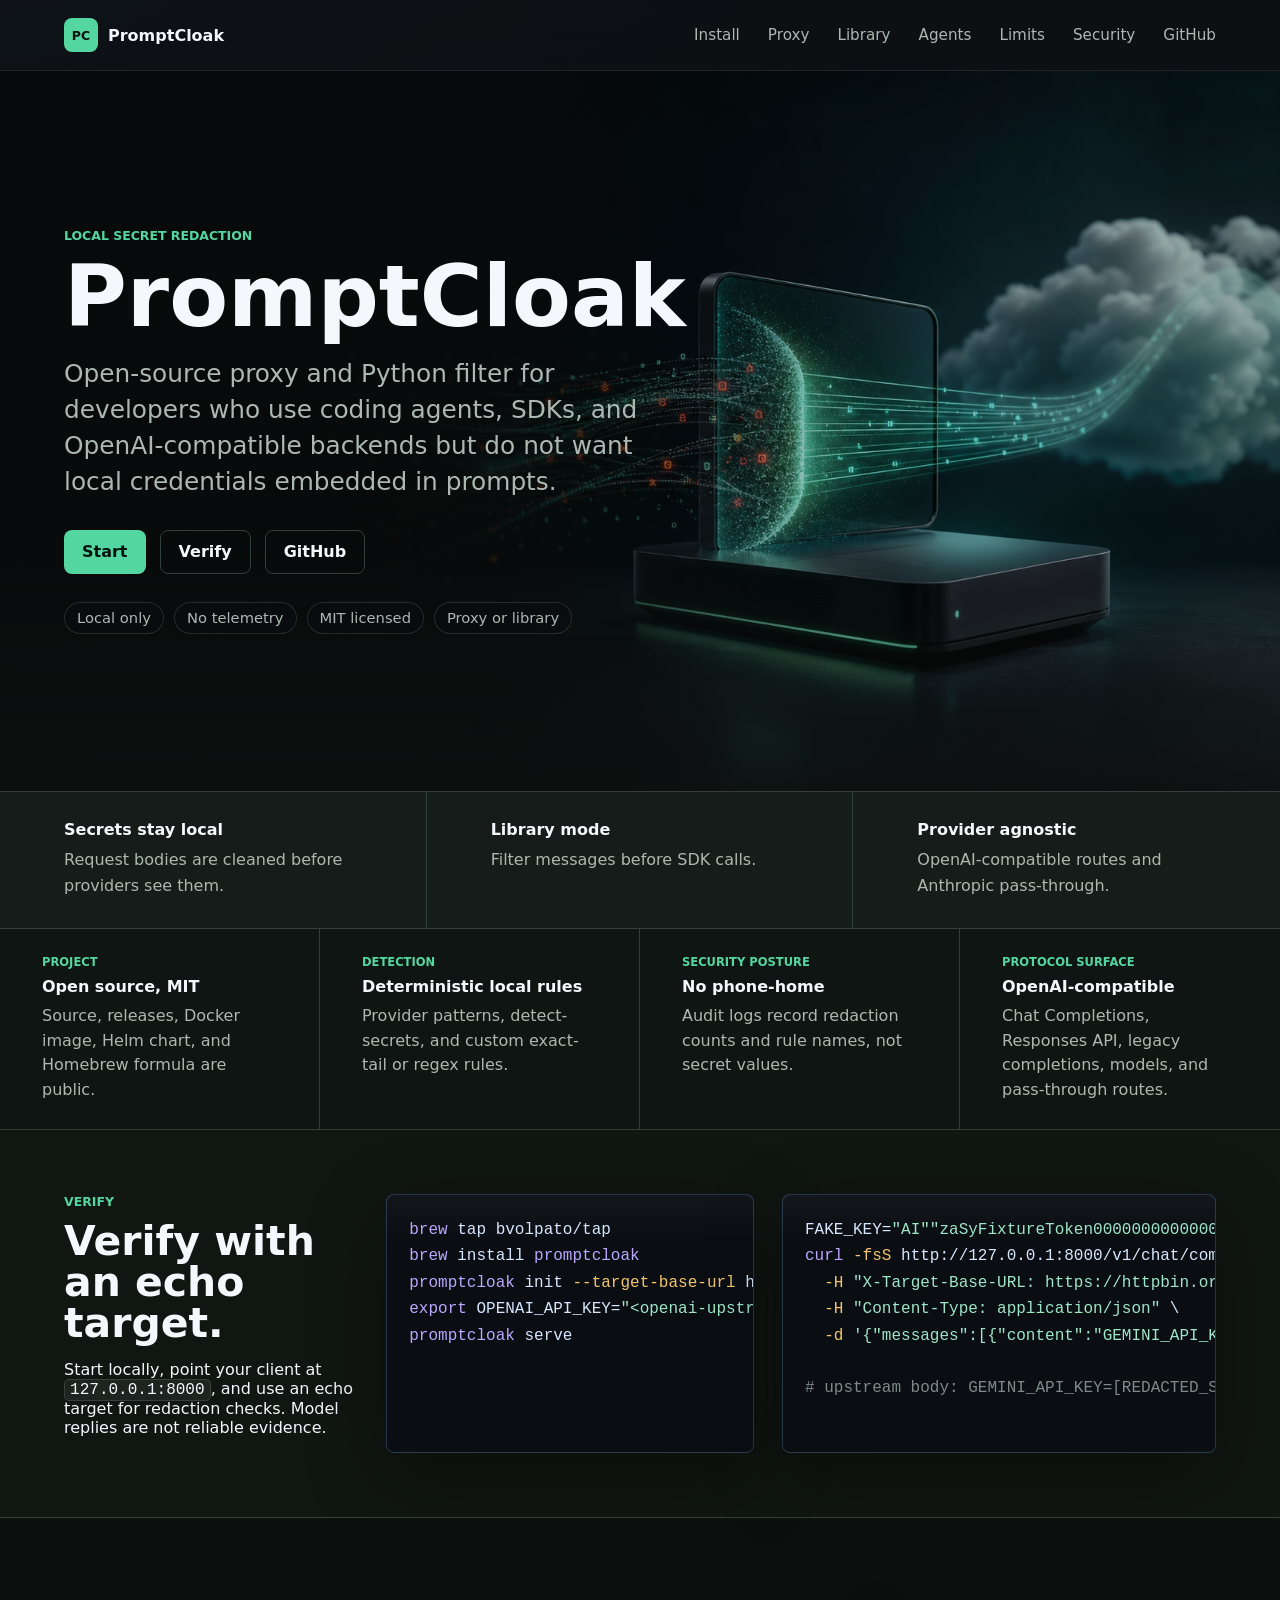
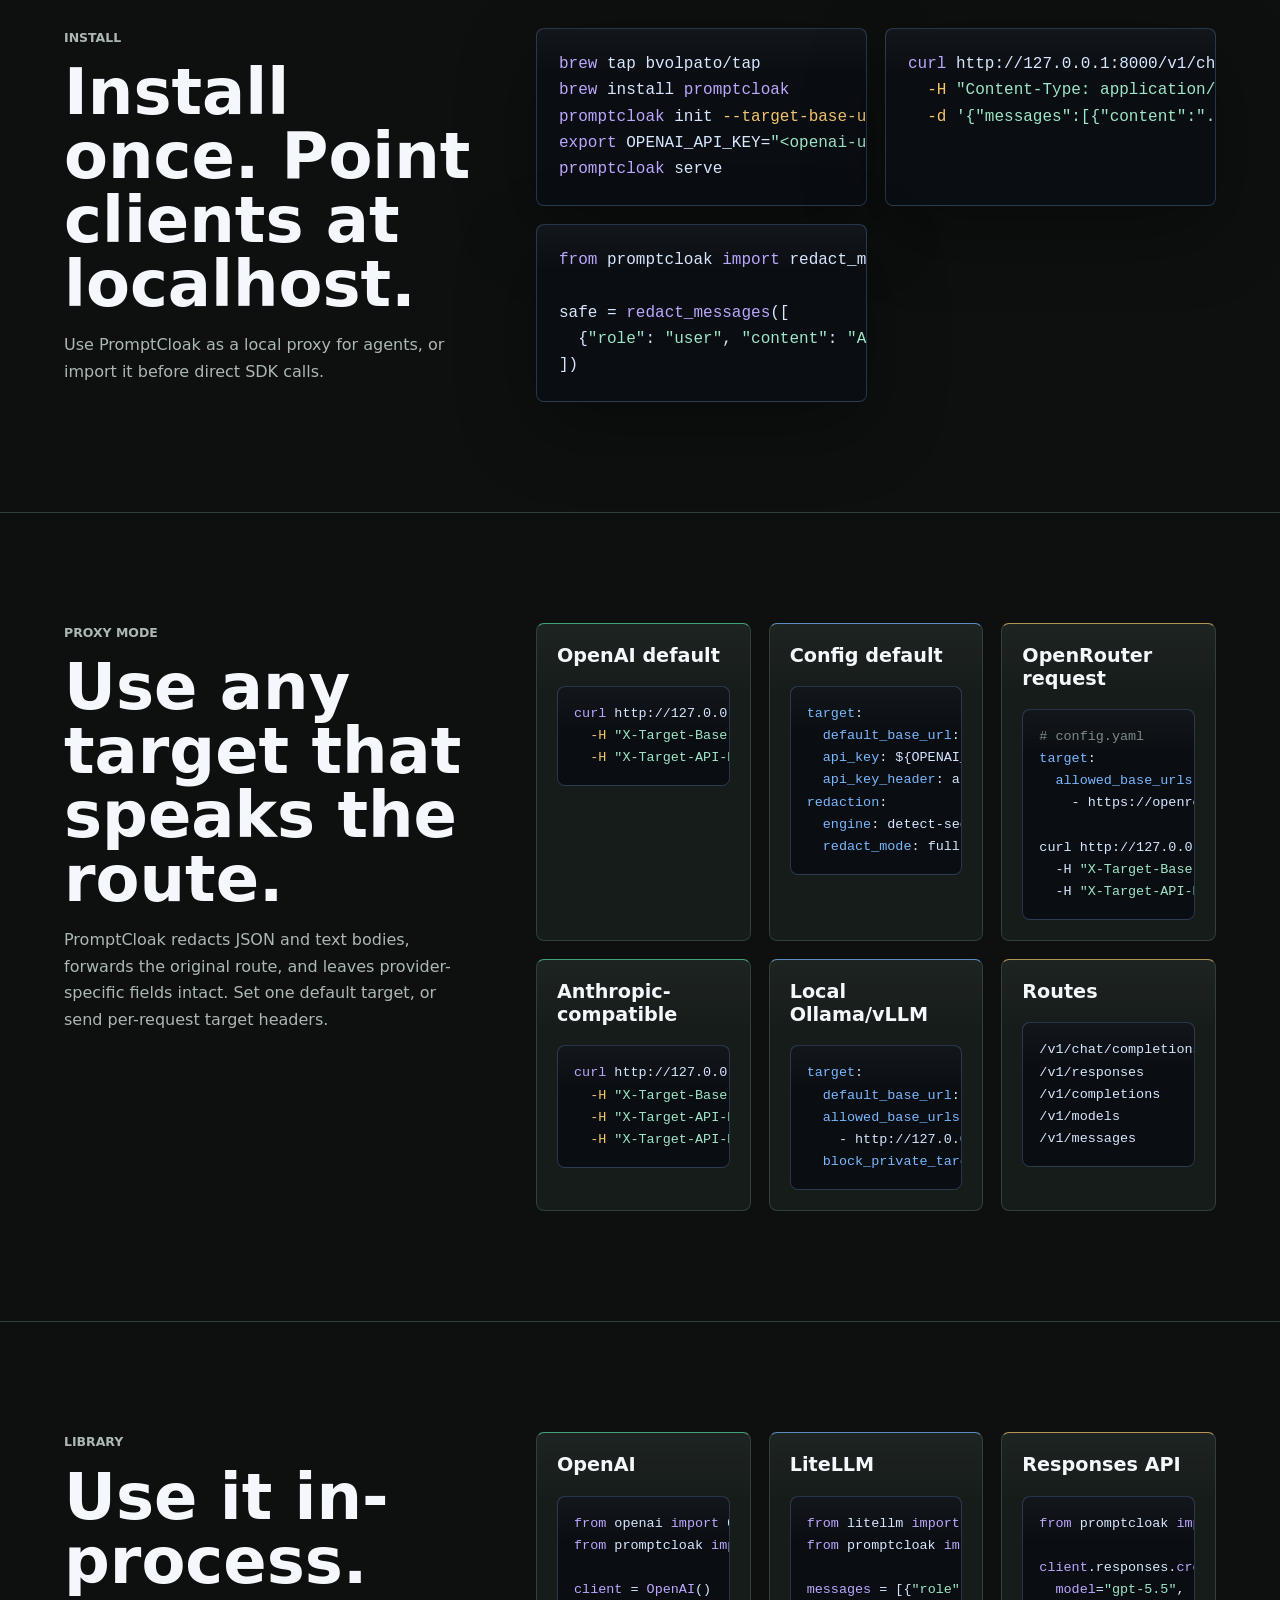
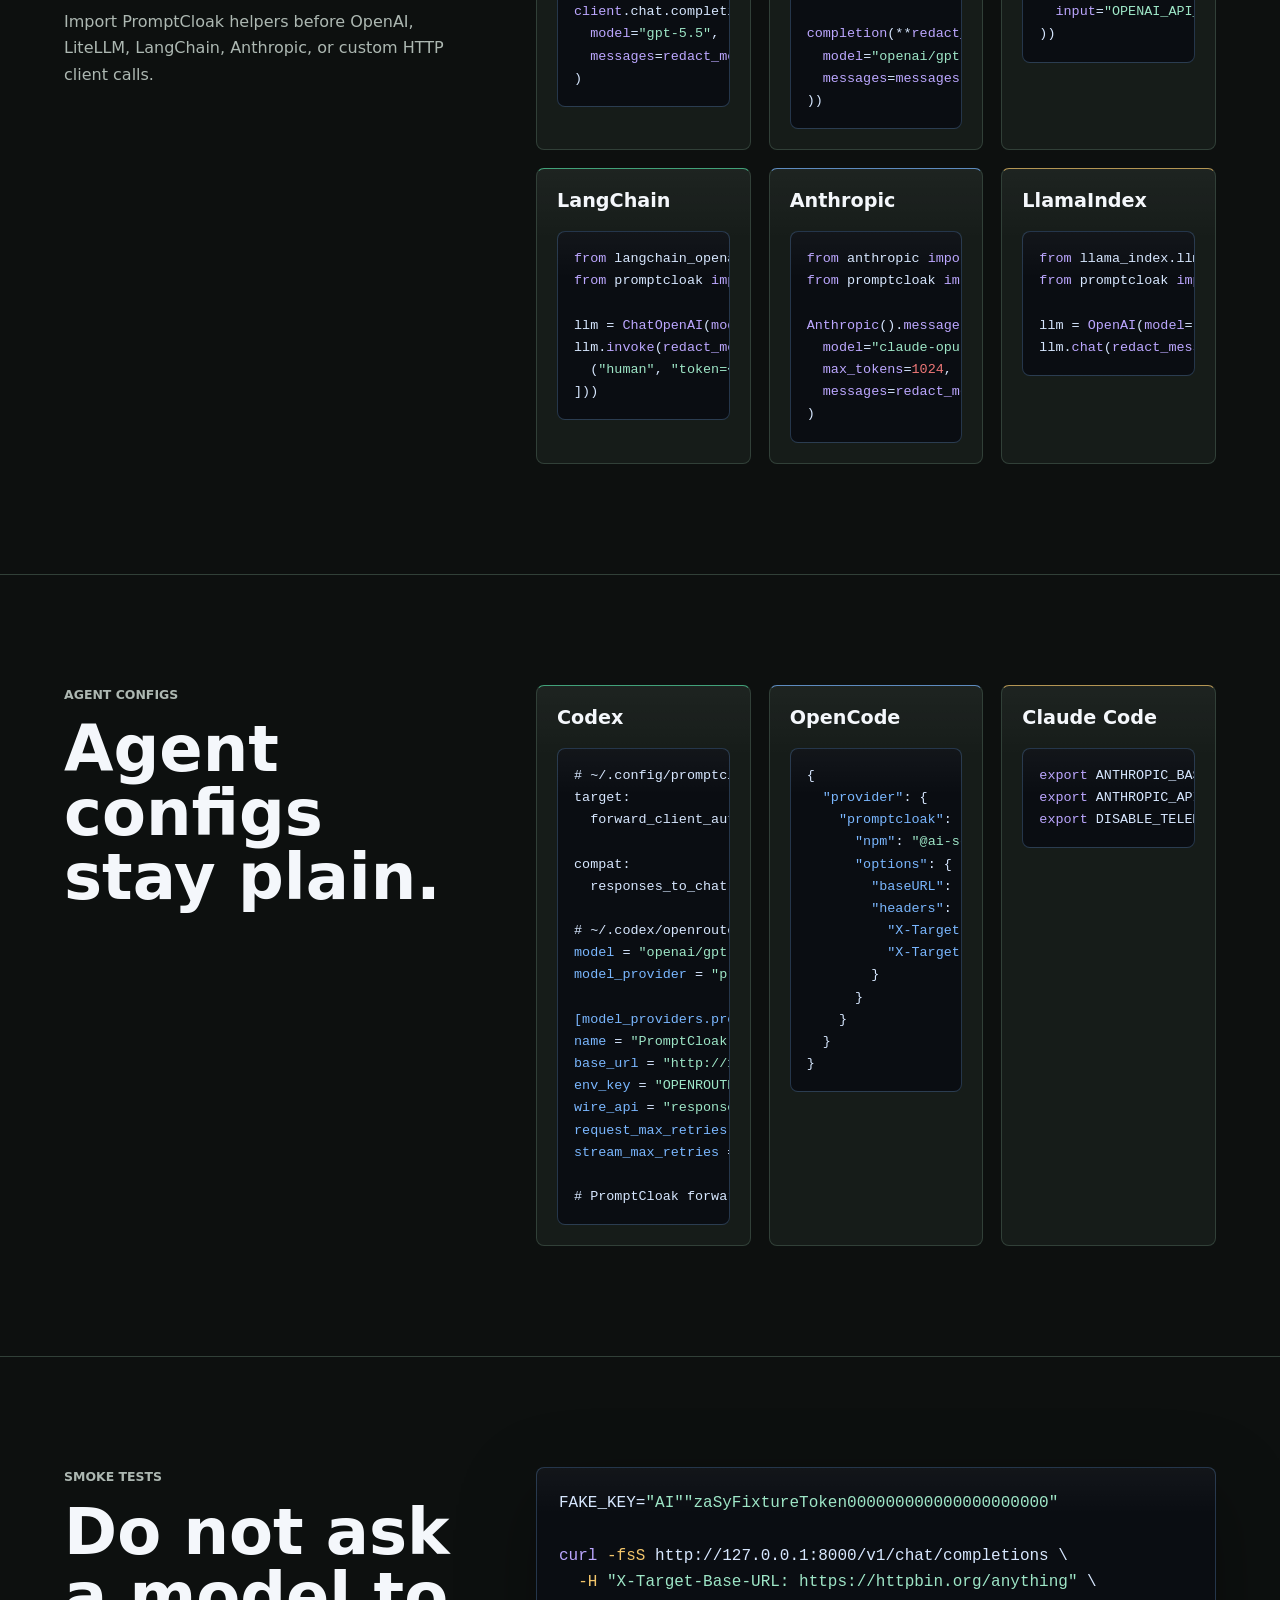
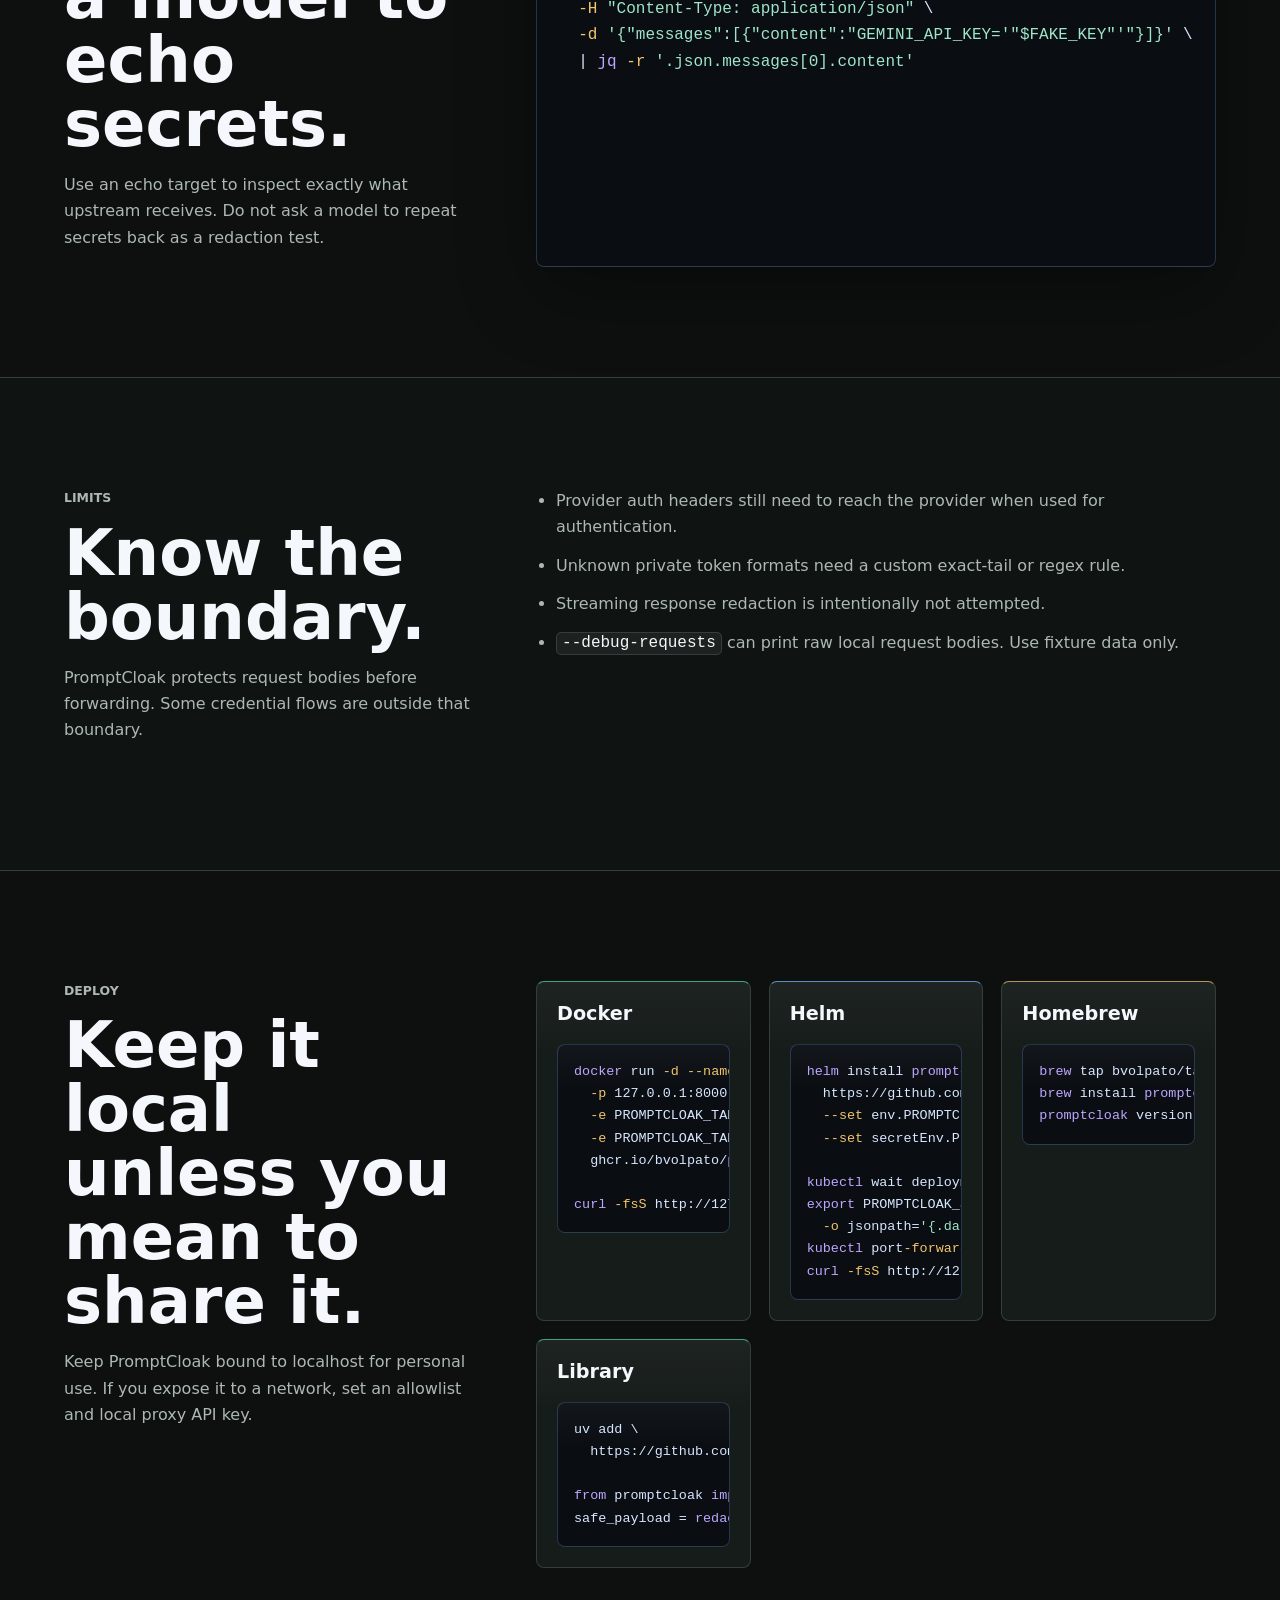
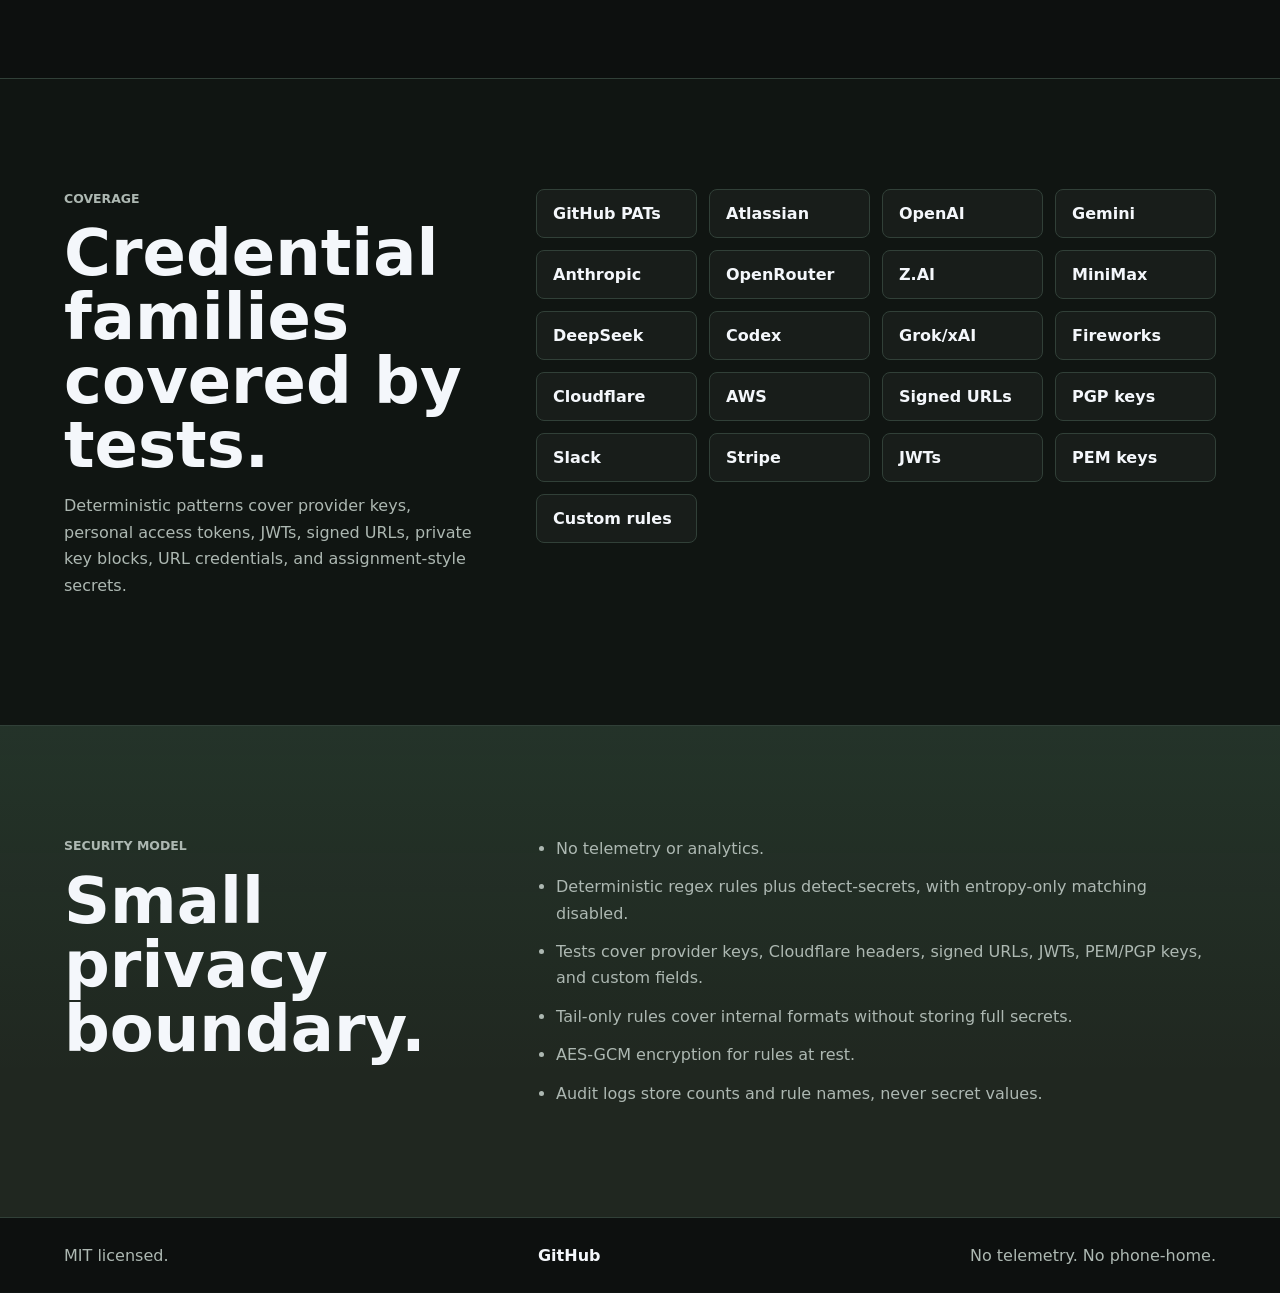
==== index.html @ 98a8230e "Update site for 0.1.7" ====
<!doctype html>
<html lang="en">
  <head>
    <meta charset="utf-8" />
    <meta name="viewport" content="width=device-width, initial-scale=1" />
    <title>PromptCloak</title>
    <meta
      name="description"
      content="Open-source local proxy and Python library for redacting secrets before LLM requests leave your machine."
    />
    <meta property="og:title" content="PromptCloak" />
    <meta
      property="og:description"
      content="Redact keys, tokens, private keys, signed URLs, and custom rules before requests reach LLM providers."
    />
    <meta property="og:image" content="https://bvolpato.github.io/promptcloak/hero.png" />
    <meta name="twitter:card" content="summary_large_image" />
    <meta name="twitter:image" content="https://bvolpato.github.io/promptcloak/hero.png" />
    <link rel="icon" href="./favicon.svg" type="image/svg+xml" />
    <link rel="stylesheet" href="./styles.css" />
    <script src="./highlight.js" defer></script>
  </head>
  <body>
    <header class="site-header">
      <a class="brand" href="#top" aria-label="PromptCloak home">
        <span class="brand-mark">PC</span>
        <span>PromptCloak</span>
      </a>
      <nav aria-label="Primary">
        <a href="#install">Install</a>
        <a href="#proxy">Proxy</a>
        <a href="#library">Library</a>
        <a href="#agents">Agents</a>
        <a href="#limits">Limits</a>
        <a href="#security">Security</a>
        <a href="https://github.com/bvolpato/promptcloak">GitHub</a>
      </nav>
    </header>

    <main id="top">
      <section class="hero">
        <div class="hero-copy">
          <p class="eyebrow">Local secret redaction</p>
          <h1>PromptCloak</h1>
          <p class="lede">
            Open-source proxy and Python filter for developers who use coding agents,
            SDKs, and OpenAI-compatible backends but do not want local credentials
            embedded in prompts.
          </p>
          <div class="actions">
            <a class="button primary" href="#install">Start</a>
            <a class="button secondary" href="#smoke">Verify</a>
            <a class="button secondary" href="https://github.com/bvolpato/promptcloak">GitHub</a>
          </div>
          <div class="hero-facts" aria-label="Project guarantees">
            <span>Local only</span>
            <span>No telemetry</span>
            <span>MIT licensed</span>
            <span>Proxy or library</span>
          </div>
        </div>
      </section>

      <section class="strip" aria-label="Core guarantees">
        <div>
          <strong>Secrets stay local</strong>
          <span>Request bodies are cleaned before providers see them.</span>
        </div>
        <div>
          <strong>Library mode</strong>
          <span>Filter messages before SDK calls.</span>
        </div>
        <div>
          <strong>Provider agnostic</strong>
          <span>OpenAI-compatible routes and Anthropic pass-through.</span>
        </div>
      </section>

      <section class="proof" aria-label="Open source project facts">
        <div>
          <span>Project</span>
          <strong>Open source, MIT</strong>
          <p>Source, releases, Docker image, Helm chart, and Homebrew formula are public.</p>
        </div>
        <div>
          <span>Detection</span>
          <strong>Deterministic local rules</strong>
          <p>Provider patterns, detect-secrets, and custom exact-tail or regex rules.</p>
        </div>
        <div>
          <span>Security posture</span>
          <strong>No phone-home</strong>
          <p>Audit logs record redaction counts and rule names, not secret values.</p>
        </div>
        <div>
          <span>Protocol surface</span>
          <strong>OpenAI-compatible</strong>
          <p>Chat Completions, Responses API, legacy completions, models, and pass-through routes.</p>
        </div>
      </section>

      <section class="quickstart" aria-label="Quick redaction demo">
        <div>
          <p class="eyebrow">Verify</p>
          <h2>Verify with an echo target.</h2>
          <p>
            Start locally, point your client at <code>127.0.0.1:8000</code>, and use an
            echo target for redaction checks. Model replies are not reliable evidence.
          </p>
        </div>
        <pre><code>brew tap bvolpato/tap
brew install promptcloak
promptcloak init --target-base-url https://api.openai.com/v1
export OPENAI_API_KEY="&lt;openai-upstream-key&gt;"
promptcloak serve</code></pre>
        <pre><code>FAKE_KEY="AI""zaSyFixtureToken000000000000000000000"
curl -fsS http://127.0.0.1:8000/v1/chat/completions \
  -H "X-Target-Base-URL: https://httpbin.org/anything" \
  -H "Content-Type: application/json" \
  -d '{"messages":[{"content":"GEMINI_API_KEY='"$FAKE_KEY"'"}]}'

# upstream body: GEMINI_API_KEY=[REDACTED_SECRET]</code></pre>
      </section>

      <section id="install" class="section">
        <div class="section-copy">
          <p class="eyebrow">Install</p>
          <h2>Install once. Point clients at localhost.</h2>
          <p>
            Use PromptCloak as a local proxy for agents, or import it before direct SDK
            calls.
          </p>
        </div>
        <div class="code-grid">
          <pre><code>brew tap bvolpato/tap
brew install promptcloak
promptcloak init --target-base-url https://api.openai.com/v1
export OPENAI_API_KEY="&lt;openai-upstream-key&gt;"
promptcloak serve</code></pre>
          <pre><code>curl http://127.0.0.1:8000/v1/chat/completions \
  -H "Content-Type: application/json" \
  -d '{"messages":[{"content":".env has sk-..."}]}'</code></pre>
          <pre><code>from promptcloak import redact_messages

safe = redact_messages([
  {"role": "user", "content": "API_KEY=&lt;secret&gt;"}
])</code></pre>
        </div>
      </section>

      <section id="proxy" class="section">
        <div class="section-copy">
          <p class="eyebrow">Proxy mode</p>
          <h2>Use any target that speaks the route.</h2>
          <p>
            PromptCloak redacts JSON and text bodies, forwards the original route, and
            leaves provider-specific fields intact. Set one default target, or send
            per-request target headers.
          </p>
        </div>
        <div class="agent-grid">
          <article>
            <h3>OpenAI default</h3>
            <pre><code>curl http://127.0.0.1:8000/v1/responses \
  -H "X-Target-Base-URL: https://api.openai.com/v1" \
  -H "X-Target-API-Key: $OPENAI_API_KEY"</code></pre>
          </article>
          <article>
            <h3>Config default</h3>
            <pre><code>target:
  default_base_url: https://api.openai.com/v1
  api_key: ${OPENAI_API_KEY}
  api_key_header: authorization
redaction:
  engine: detect-secrets
  redact_mode: full</code></pre>
          </article>
          <article>
            <h3>OpenRouter request</h3>
            <pre><code># config.yaml
target:
  allowed_base_urls:
    - https://openrouter.ai/api/v1

curl http://127.0.0.1:8000/v1/chat/completions \
  -H "X-Target-Base-URL: https://openrouter.ai/api/v1" \
  -H "X-Target-API-Key: $OPENROUTER_API_KEY"</code></pre>
          </article>
          <article>
            <h3>Anthropic-compatible</h3>
            <pre><code>curl http://127.0.0.1:8000/v1/messages \
  -H "X-Target-Base-URL: https://api.anthropic.com" \
  -H "X-Target-API-Key: $ANTHROPIC_API_KEY" \
  -H "X-Target-API-Key-Header: x-api-key"</code></pre>
          </article>
          <article>
            <h3>Local Ollama/vLLM</h3>
            <pre><code>target:
  default_base_url: http://127.0.0.1:11434/v1
  allowed_base_urls:
    - http://127.0.0.1:11434/v1
  block_private_targets: false</code></pre>
          </article>
          <article>
            <h3>Routes</h3>
            <pre><code>/v1/chat/completions
/v1/responses
/v1/completions
/v1/models
/v1/messages</code></pre>
          </article>
        </div>
      </section>

      <section id="library" class="section">
        <div class="section-copy">
          <p class="eyebrow">Library</p>
          <h2>Use it in-process.</h2>
          <p>
            Import PromptCloak helpers before OpenAI, LiteLLM, LangChain, Anthropic, or
            custom HTTP client calls.
          </p>
        </div>
        <div class="agent-grid">
          <article>
            <h3>OpenAI</h3>
            <pre><code>from openai import OpenAI
from promptcloak import redact_messages

client = OpenAI()
client.chat.completions.create(
  model="gpt-5.5",
  messages=redact_messages(messages),
)</code></pre>
          </article>
          <article>
            <h3>LiteLLM</h3>
            <pre><code>from litellm import completion
from promptcloak import redact_params

messages = [{"role": "user", "content": "API_KEY=&lt;secret&gt;"}]

completion(**redact_params(
  model="openai/gpt-5.5",
  messages=messages,
))</code></pre>
          </article>
          <article>
            <h3>Responses API</h3>
            <pre><code>from promptcloak import redact_params

client.responses.create(**redact_params(
  model="gpt-5.5",
  input="OPENAI_API_KEY=&lt;secret&gt;",
))</code></pre>
          </article>
          <article>
            <h3>LangChain</h3>
            <pre><code>from langchain_openai import ChatOpenAI
from promptcloak import redact_messages

llm = ChatOpenAI(model="gpt-5.5")
llm.invoke(redact_messages([
  ("human", "token=&lt;secret&gt;"),
]))</code></pre>
          </article>
          <article>
            <h3>Anthropic</h3>
            <pre><code>from anthropic import Anthropic
from promptcloak import redact_messages

Anthropic().messages.create(
  model="claude-opus-4-8",
  max_tokens=1024,
  messages=redact_messages(messages),
)</code></pre>
          </article>
          <article>
            <h3>LlamaIndex</h3>
            <pre><code>from llama_index.llms.openai import OpenAI
from promptcloak import redact_messages

llm = OpenAI(model="gpt-5.5")
llm.chat(redact_messages(messages))</code></pre>
          </article>
        </div>
      </section>

      <section id="agents" class="section">
        <div class="section-copy">
          <p class="eyebrow">Agent configs</p>
          <h2>Agent configs stay plain.</h2>
        </div>
        <div class="agent-grid">
          <article>
            <h3>Codex</h3>
            <pre><code># ~/.config/promptcloak/config.yaml
target:
  forward_client_authorization: true

compat:
  responses_to_chat: true

# ~/.codex/openrouter-promptcloak.config.toml
model = "openai/gpt-oss-120b"
model_provider = "promptcloak-openrouter"

[model_providers.promptcloak-openrouter]
name = "PromptCloak OpenRouter"
base_url = "http://127.0.0.1:8000/v1"
env_key = "OPENROUTER_API_KEY"
wire_api = "responses"
request_max_retries = 0
stream_max_retries = 0

# PromptCloak forwards localhost auth and bridges Responses to Chat.</code></pre>
          </article>
          <article>
            <h3>OpenCode</h3>
            <pre><code>{
  "provider": {
    "promptcloak": {
      "npm": "@ai-sdk/openai-compatible",
      "options": {
        "baseURL": "http://127.0.0.1:8000/v1",
        "headers": {
          "X-Target-Base-URL": "https://api.openai.com/v1",
          "X-Target-API-Key": "{env:OPENAI_API_KEY}"
        }
      }
    }
  }
}</code></pre>
          </article>
          <article>
            <h3>Claude Code</h3>
            <pre><code>export ANTHROPIC_BASE_URL="http://127.0.0.1:8000"
export ANTHROPIC_API_KEY="${PROMPTCLOAK_LOCAL_API_KEY:-placeholder}"
export DISABLE_TELEMETRY=1</code></pre>
          </article>
        </div>
      </section>

      <section id="smoke" class="section">
        <div class="section-copy">
          <p class="eyebrow">Smoke tests</p>
          <h2>Do not ask a model to echo secrets.</h2>
          <p>
            Use an echo target to inspect exactly what upstream receives. Do not ask
            a model to repeat secrets back as a redaction test.
          </p>
        </div>
        <div class="code-grid single">
          <pre><code>FAKE_KEY="AI""zaSyFixtureToken000000000000000000000"

curl -fsS http://127.0.0.1:8000/v1/chat/completions \
  -H "X-Target-Base-URL: https://httpbin.org/anything" \
  -H "Content-Type: application/json" \
  -d '{"messages":[{"content":"GEMINI_API_KEY='"$FAKE_KEY"'"}]}' \
  | jq -r '.json.messages[0].content'</code></pre>
        </div>
      </section>

      <section id="limits" class="section limits">
        <div class="section-copy">
          <p class="eyebrow">Limits</p>
          <h2>Know the boundary.</h2>
          <p>
            PromptCloak protects request bodies before forwarding. Some credential
            flows are outside that boundary.
          </p>
        </div>
        <ul>
          <li>Provider auth headers still need to reach the provider when used for authentication.</li>
          <li>Unknown private token formats need a custom exact-tail or regex rule.</li>
          <li>Streaming response redaction is intentionally not attempted.</li>
          <li><code>--debug-requests</code> can print raw local request bodies. Use fixture data only.</li>
        </ul>
      </section>

      <section id="deploy" class="section">
        <div class="section-copy">
          <p class="eyebrow">Deploy</p>
          <h2>Keep it local unless you mean to share it.</h2>
          <p>
            Keep PromptCloak bound to localhost for personal use. If you expose it to a
            network, set an allowlist and local proxy API key.
          </p>
        </div>
        <div class="agent-grid">
          <article>
            <h3>Docker</h3>
            <pre><code>docker run -d --name promptcloak --rm \
  -p 127.0.0.1:8000:8000 \
  -e PROMPTCLOAK_TARGET_BASE_URL=https://api.openai.com/v1 \
  -e PROMPTCLOAK_TARGET_API_KEY="$OPENAI_API_KEY" \
  ghcr.io/bvolpato/promptcloak:0.1.7

curl -fsS http://127.0.0.1:8000/healthz</code></pre>
          </article>
          <article>
            <h3>Helm</h3>
            <pre><code>helm install promptcloak \
  https://github.com/bvolpato/promptcloak/releases/download/v0.1.7/promptcloak-0.1.7.tgz \
  --set env.PROMPTCLOAK_TARGET_DEFAULT_BASE_URL=https://api.openai.com/v1 \
  --set secretEnv.PROMPTCLOAK_TARGET_API_KEY="$OPENAI_API_KEY"

kubectl wait deployment/promptcloak --for=condition=Available --timeout=90s
export PROMPTCLOAK_SERVER_API_KEY="$(kubectl get secret promptcloak-secret \
  -o jsonpath='{.data.PROMPTCLOAK_SERVER_API_KEY}' | base64 --decode)"
kubectl port-forward svc/promptcloak 8000:8000
curl -fsS http://127.0.0.1:8000/healthz</code></pre>
          </article>
          <article>
            <h3>Homebrew</h3>
            <pre><code>brew tap bvolpato/tap
brew install promptcloak
promptcloak version</code></pre>
          </article>
          <article>
            <h3>Library</h3>
            <pre><code>uv add \
  https://github.com/bvolpato/promptcloak/releases/download/v0.1.7/promptcloak-0.1.7-py3-none-any.whl

from promptcloak import redact_payload
safe_payload = redact_payload(payload)</code></pre>
          </article>
        </div>
      </section>

      <section class="coverage section">
        <div>
          <p class="eyebrow">Coverage</p>
          <h2>Credential families covered by tests.</h2>
          <p>
            Deterministic patterns cover provider keys, personal access tokens, JWTs,
            signed URLs, private key blocks, URL credentials, and assignment-style secrets.
          </p>
        </div>
        <div class="token-grid" aria-label="Covered secret families">
          <span>GitHub PATs</span>
          <span>Atlassian</span>
          <span>OpenAI</span>
          <span>Gemini</span>
          <span>Anthropic</span>
          <span>OpenRouter</span>
          <span>Z.AI</span>
          <span>MiniMax</span>
          <span>DeepSeek</span>
          <span>Codex</span>
          <span>Grok/xAI</span>
          <span>Fireworks</span>
          <span>Cloudflare</span>
          <span>AWS</span>
          <span>Signed URLs</span>
          <span>PGP keys</span>
          <span>Slack</span>
          <span>Stripe</span>
          <span>JWTs</span>
          <span>PEM keys</span>
          <span>Custom rules</span>
        </div>
      </section>

      <section id="security" class="section security">
        <div>
          <p class="eyebrow">Security model</p>
          <h2>Small privacy boundary.</h2>
        </div>
        <ul>
          <li>No telemetry or analytics.</li>
          <li>Deterministic regex rules plus detect-secrets, with entropy-only matching disabled.</li>
          <li>Tests cover provider keys, Cloudflare headers, signed URLs, JWTs, PEM/PGP keys, and custom fields.</li>
          <li>Tail-only rules cover internal formats without storing full secrets.</li>
          <li>AES-GCM encryption for rules at rest.</li>
          <li>Audit logs store counts and rule names, never secret values.</li>
        </ul>
      </section>
    </main>

    <footer>
      <span>MIT licensed.</span>
      <a href="https://github.com/bvolpato/promptcloak">GitHub</a>
      <span>No telemetry. No phone-home.</span>
    </footer>
  </body>
</html>
---- styles.css ----
:root {
  color-scheme: dark;
  --bg: #0d100f;
  --panel: #161c19;
  --panel-2: #202720;
  --text: #f4f7fb;
  --muted: #adb8b2;
  --line: #314038;
  --green: #54d6a0;
  --blue: #7ab7ff;
  --gold: #f2c56b;
  --red: #f17878;
  --violet: #bca7ff;
  font-family:
    Inter, ui-sans-serif, system-ui, -apple-system, BlinkMacSystemFont, "Segoe UI", sans-serif;
}

* {
  box-sizing: border-box;
}

html {
  background: var(--bg);
  color: var(--text);
  scroll-behavior: smooth;
}

body {
  margin: 0;
  min-width: 320px;
  background:
    linear-gradient(180deg, rgba(84, 214, 160, 0.06), transparent 24rem),
    linear-gradient(135deg, rgba(122, 183, 255, 0.08), transparent 36rem),
    var(--bg);
}

a {
  color: inherit;
  text-decoration: none;
}

code,
pre {
  font-family: "SFMono-Regular", Consolas, "Liberation Mono", monospace;
}

code:not(pre code) {
  border: 1px solid rgba(255, 255, 255, 0.12);
  border-radius: 5px;
  padding: 0.08rem 0.32rem;
  background: rgba(255, 255, 255, 0.06);
  color: var(--text);
}

a:focus-visible,
button:focus-visible {
  outline: 2px solid var(--blue);
  outline-offset: 4px;
}

.site-header {
  position: sticky;
  top: 0;
  z-index: 10;
  display: flex;
  align-items: center;
  justify-content: space-between;
  gap: 24px;
  padding: 18px clamp(20px, 5vw, 72px);
  border-bottom: 1px solid rgba(255, 255, 255, 0.08);
  background: rgba(12, 15, 20, 0.84);
  backdrop-filter: blur(18px);
}

.brand {
  display: inline-flex;
  align-items: center;
  gap: 10px;
  font-weight: 800;
}

.brand-mark {
  display: grid;
  place-items: center;
  width: 34px;
  height: 34px;
  border-radius: 8px;
  background: var(--green);
  color: #07110d;
  font-size: 0.78rem;
}

nav {
  display: flex;
  flex-wrap: wrap;
  gap: clamp(12px, 3vw, 28px);
  color: var(--muted);
  font-size: 0.95rem;
}

nav a:hover {
  color: var(--text);
}

nav a,
.button,
article {
  transition:
    border-color 160ms ease,
    color 160ms ease,
    transform 160ms ease,
    background 160ms ease;
}

.hero {
  position: relative;
  isolation: isolate;
  overflow: hidden;
  min-height: clamp(620px, calc(88vh - 72px), 780px);
  display: flex;
  align-items: center;
  padding: clamp(36px, 7vw, 84px) clamp(20px, 5vw, 72px);
  background:
    linear-gradient(90deg, rgba(8, 11, 10, 0.96) 0%, rgba(8, 11, 10, 0.86) 36%, rgba(8, 11, 10, 0.18) 66%, rgba(8, 11, 10, 0.38) 100%),
    url("./hero.png") center right / cover no-repeat,
    var(--bg);
}

.hero::after {
  position: absolute;
  inset: auto 0 0;
  z-index: -1;
  height: 34%;
  content: "";
  background: linear-gradient(180deg, transparent, rgba(13, 16, 15, 0.94));
}

.hero-copy {
  position: relative;
  z-index: 1;
  max-width: 720px;
  min-width: 0;
}

.eyebrow {
  margin: 0 0 12px;
  color: var(--green);
  font-size: 0.78rem;
  font-weight: 800;
  letter-spacing: 0;
  text-transform: uppercase;
}

h1,
h2,
h3,
p {
  margin-top: 0;
}

h1 {
  margin-bottom: 18px;
  font-size: clamp(3.4rem, 6.7vw, 5.6rem);
  line-height: 0.96;
  letter-spacing: 0;
}

h2 {
  margin-bottom: 16px;
  font-size: clamp(2rem, 5vw, 4.4rem);
  line-height: 1;
  letter-spacing: 0;
}

h3 {
  font-size: 1.2rem;
}

.lede {
  max-width: 620px;
  color: var(--muted);
  font-size: clamp(1.15rem, 2.3vw, 1.55rem);
  line-height: 1.45;
}

.actions {
  display: flex;
  flex-wrap: wrap;
  gap: 14px;
  margin-top: 30px;
}

.button {
  display: inline-flex;
  align-items: center;
  justify-content: center;
  min-height: 44px;
  padding: 0 18px;
  border-radius: 8px;
  font-weight: 800;
}

.primary {
  background: var(--green);
  color: #06120d;
}

.secondary {
  border: 1px solid var(--line);
  color: var(--text);
}

.button:hover {
  transform: translateY(-1px);
}

.secondary:hover {
  border-color: rgba(122, 183, 255, 0.66);
  background: rgba(122, 183, 255, 0.08);
}

.hero-facts {
  display: flex;
  flex-wrap: wrap;
  gap: 10px;
  margin-top: 28px;
  color: var(--muted);
  font-size: 0.92rem;
}

.hero-facts span {
  display: inline-flex;
  align-items: center;
  min-height: 32px;
  border: 1px solid rgba(255, 255, 255, 0.12);
  border-radius: 999px;
  padding: 0 12px;
  background: rgba(10, 13, 18, 0.54);
}

pre {
  min-width: 0;
  overflow: hidden;
  border: 1px solid rgba(122, 183, 255, 0.24);
  border-radius: 8px;
  background:
    linear-gradient(180deg, rgba(255, 255, 255, 0.035), transparent 46px),
    #0a0d12;
  box-shadow: 0 24px 80px rgba(0, 0, 0, 0.32);
}

pre {
  margin: 0;
  padding: 22px;
  overflow-x: auto;
  color: #d7e7ff;
  line-height: 1.65;
  white-space: pre;
}

pre code {
  display: block;
  min-width: max-content;
}

.tok-comment {
  color: #7d8a86;
}

.tok-string {
  color: #9ee6c7;
}

.tok-key,
.tok-section {
  color: #7ab7ff;
}

.tok-keyword,
.tok-call {
  color: #bca7ff;
}

.tok-variable,
.tok-flag {
  color: #f2c56b;
}

.tok-number,
.tok-literal {
  color: #f17878;
}

.strip {
  display: grid;
  grid-template-columns: repeat(3, 1fr);
  border-block: 1px solid var(--line);
  background: var(--panel);
}

.strip div {
  padding: 28px clamp(20px, 5vw, 72px);
  border-right: 1px solid var(--line);
}

.strip div:last-child {
  border-right: 0;
}

.strip strong,
.strip span {
  display: block;
}

.strip strong {
  margin-bottom: 8px;
}

.strip span,
.section p,
li {
  color: var(--muted);
  line-height: 1.65;
}

.proof {
  display: grid;
  grid-template-columns: repeat(4, 1fr);
  border-bottom: 1px solid var(--line);
  background: #0f1512;
}

.proof div {
  min-width: 0;
  padding: 26px clamp(20px, 4vw, 42px);
  border-right: 1px solid var(--line);
}

.proof div:last-child {
  border-right: 0;
}

.proof span,
.proof strong {
  display: block;
}

.proof span {
  margin-bottom: 8px;
  color: var(--green);
  font-size: 0.72rem;
  font-weight: 800;
  letter-spacing: 0;
  text-transform: uppercase;
}

.proof strong {
  margin-bottom: 8px;
  color: var(--text);
}

.proof p {
  margin-bottom: 0;
  color: var(--muted);
  line-height: 1.55;
}

.section {
  display: grid;
  grid-template-columns: minmax(260px, 0.75fr) minmax(0, 1.25fr);
  gap: clamp(24px, 5vw, 64px);
  padding: clamp(56px, 9vw, 110px) clamp(20px, 5vw, 72px);
  border-bottom: 1px solid var(--line);
}

.quickstart {
  display: grid;
  grid-template-columns: minmax(260px, 0.8fr) minmax(0, 1fr) minmax(0, 1.18fr);
  gap: clamp(18px, 3vw, 28px);
  align-items: stretch;
  padding: clamp(34px, 6vw, 64px) clamp(20px, 5vw, 72px);
  border-bottom: 1px solid var(--line);
  background: #101612;
}

.quickstart h2 {
  font-size: clamp(1.8rem, 3.2vw, 2.8rem);
}

.quickstart pre {
  align-self: stretch;
}

.section-copy {
  max-width: 560px;
}

.code-grid,
.agent-grid {
  display: grid;
  gap: 18px;
}

.code-grid {
  grid-template-columns: repeat(auto-fit, minmax(min(100%, 320px), 1fr));
}

.code-grid.single {
  grid-template-columns: 1fr;
}

.agent-grid {
  grid-template-columns: repeat(3, minmax(0, 1fr));
}

article {
  min-width: 0;
  padding: 20px;
  border: 1px solid var(--line);
  border-radius: 8px;
  background:
    linear-gradient(180deg, rgba(255, 255, 255, 0.035), transparent 70px),
    var(--panel);
}

article:hover {
  border-color: rgba(122, 183, 255, 0.44);
  transform: translateY(-1px);
}

article:nth-child(3n + 1) {
  border-top-color: rgba(84, 214, 160, 0.72);
}

article:nth-child(3n + 2) {
  border-top-color: rgba(122, 183, 255, 0.72);
}

article:nth-child(3n) {
  border-top-color: rgba(242, 197, 107, 0.72);
}

article pre {
  margin-top: 14px;
  padding: 16px;
  font-size: 0.84rem;
  box-shadow: none;
}

.security {
  align-items: start;
  background:
    linear-gradient(180deg, rgba(84, 214, 160, 0.07), transparent 22rem),
    var(--panel-2);
}

.limits {
  background: #0f1412;
}

.coverage {
  background: #101512;
}

.token-grid {
  display: grid;
  grid-template-columns: repeat(auto-fit, minmax(140px, 1fr));
  gap: 12px;
  align-self: start;
}

.token-grid span {
  min-width: 0;
  border: 1px solid var(--line);
  border-radius: 8px;
  padding: 14px 16px;
  background: rgba(255, 255, 255, 0.035);
  color: var(--text);
  font-weight: 700;
}

ul {
  margin: 0;
  padding-left: 20px;
}

li + li {
  margin-top: 12px;
}

footer {
  display: flex;
  justify-content: space-between;
  gap: 18px;
  padding: 28px clamp(20px, 5vw, 72px);
  color: var(--muted);
}

footer a {
  color: var(--text);
  font-weight: 700;
}

@media (max-width: 920px) {
  .site-header,
  footer {
    align-items: flex-start;
    flex-direction: column;
  }

  .hero,
  .section,
  .strip,
  .proof,
  .quickstart,
  .agent-grid {
    grid-template-columns: 1fr;
  }

  .hero {
    min-height: 76vh;
    background-position: 58% center;
  }

  .quickstart pre {
    align-self: auto;
  }

  .strip div {
    border-right: 0;
    border-bottom: 1px solid var(--line);
  }

  .strip div:last-child {
    border-bottom: 0;
  }

  .proof div {
    border-right: 0;
    border-bottom: 1px solid var(--line);
  }

  .proof div:last-child {
    border-bottom: 0;
  }
}

@media (max-width: 560px) {
  nav {
    width: 100%;
    justify-content: flex-start;
  }

  h1 {
    font-size: clamp(2.8rem, 12vw, 3rem);
  }

  pre {
    padding: 16px;
    font-size: 0.82rem;
  }

  .hero {
    min-height: 68vh;
    padding-top: 72px;
    background:
      linear-gradient(90deg, rgba(8, 11, 10, 0.96), rgba(8, 11, 10, 0.78)),
      url("./hero.png") 62% center / cover no-repeat,
      var(--bg);
  }

  .hero-facts {
    gap: 8px;
  }

  .hero-facts span {
    min-height: 30px;
    padding: 0 10px;
    font-size: 0.82rem;
  }
}
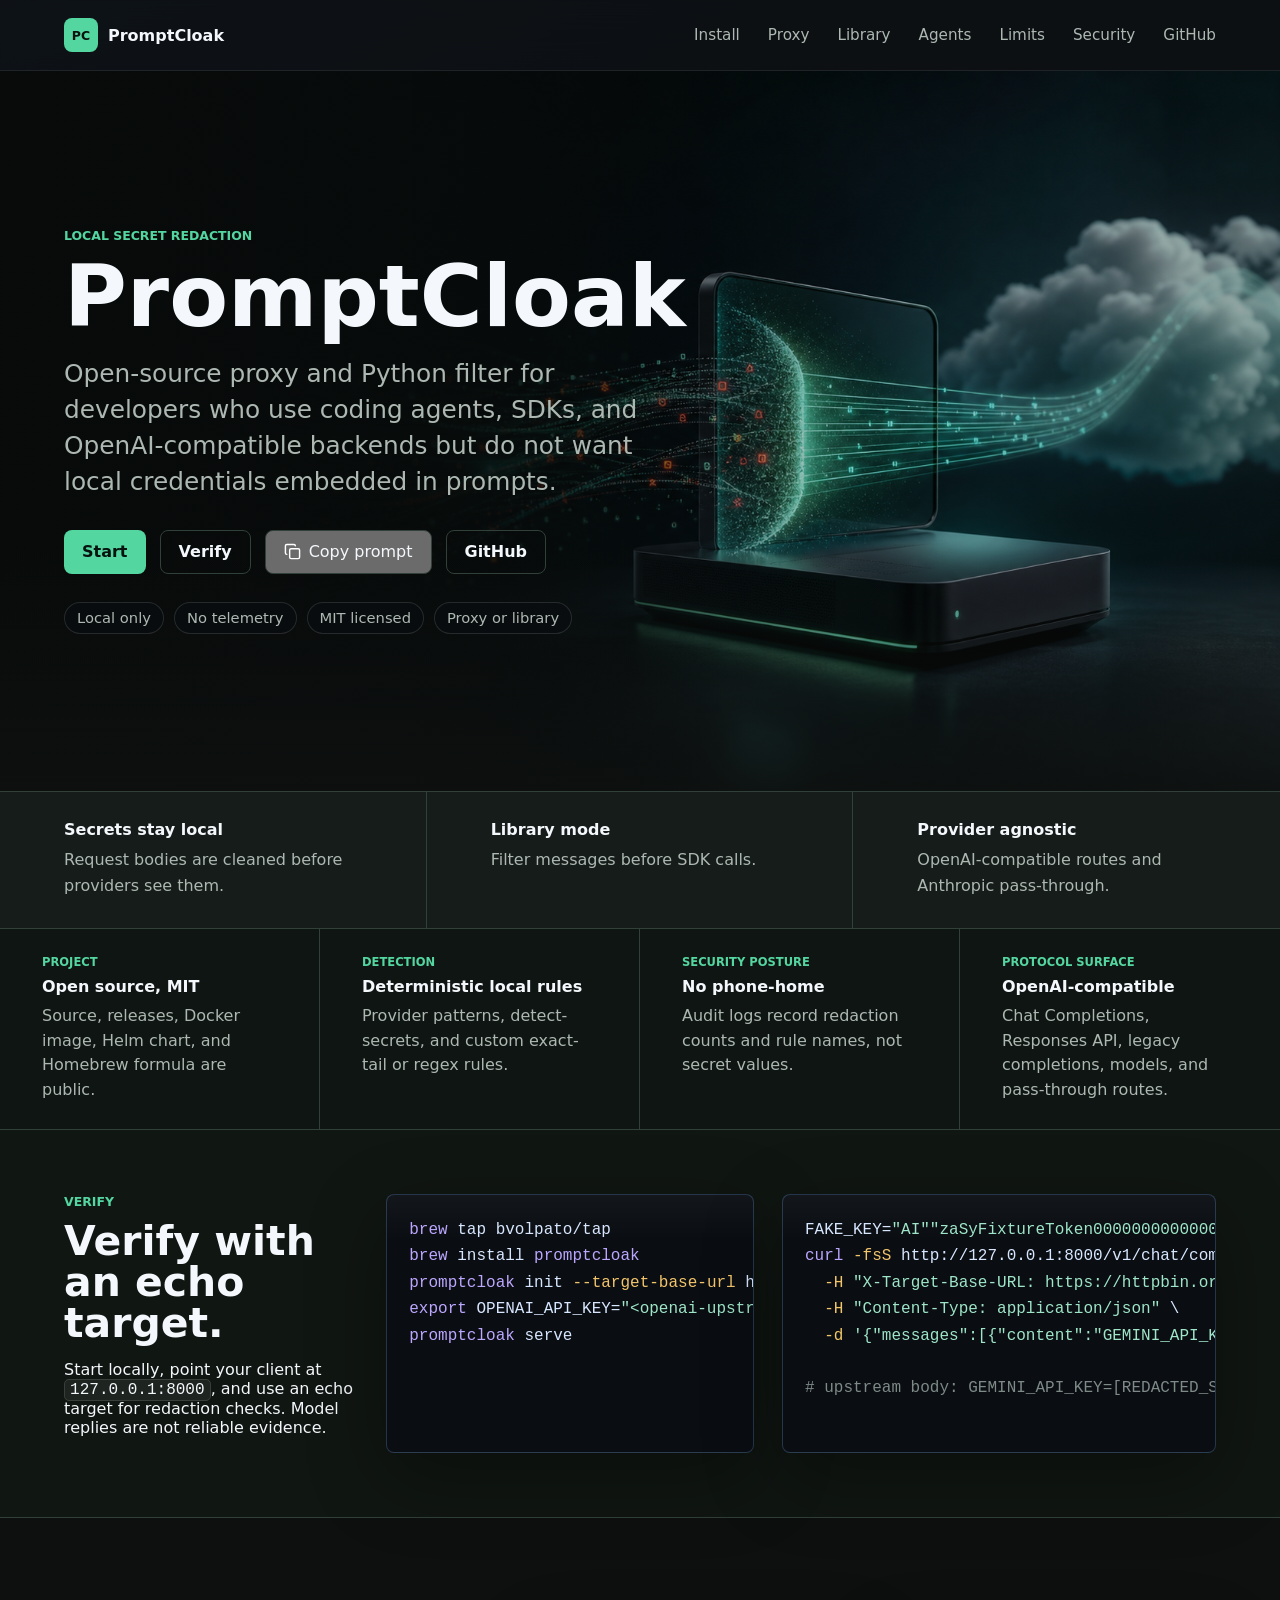
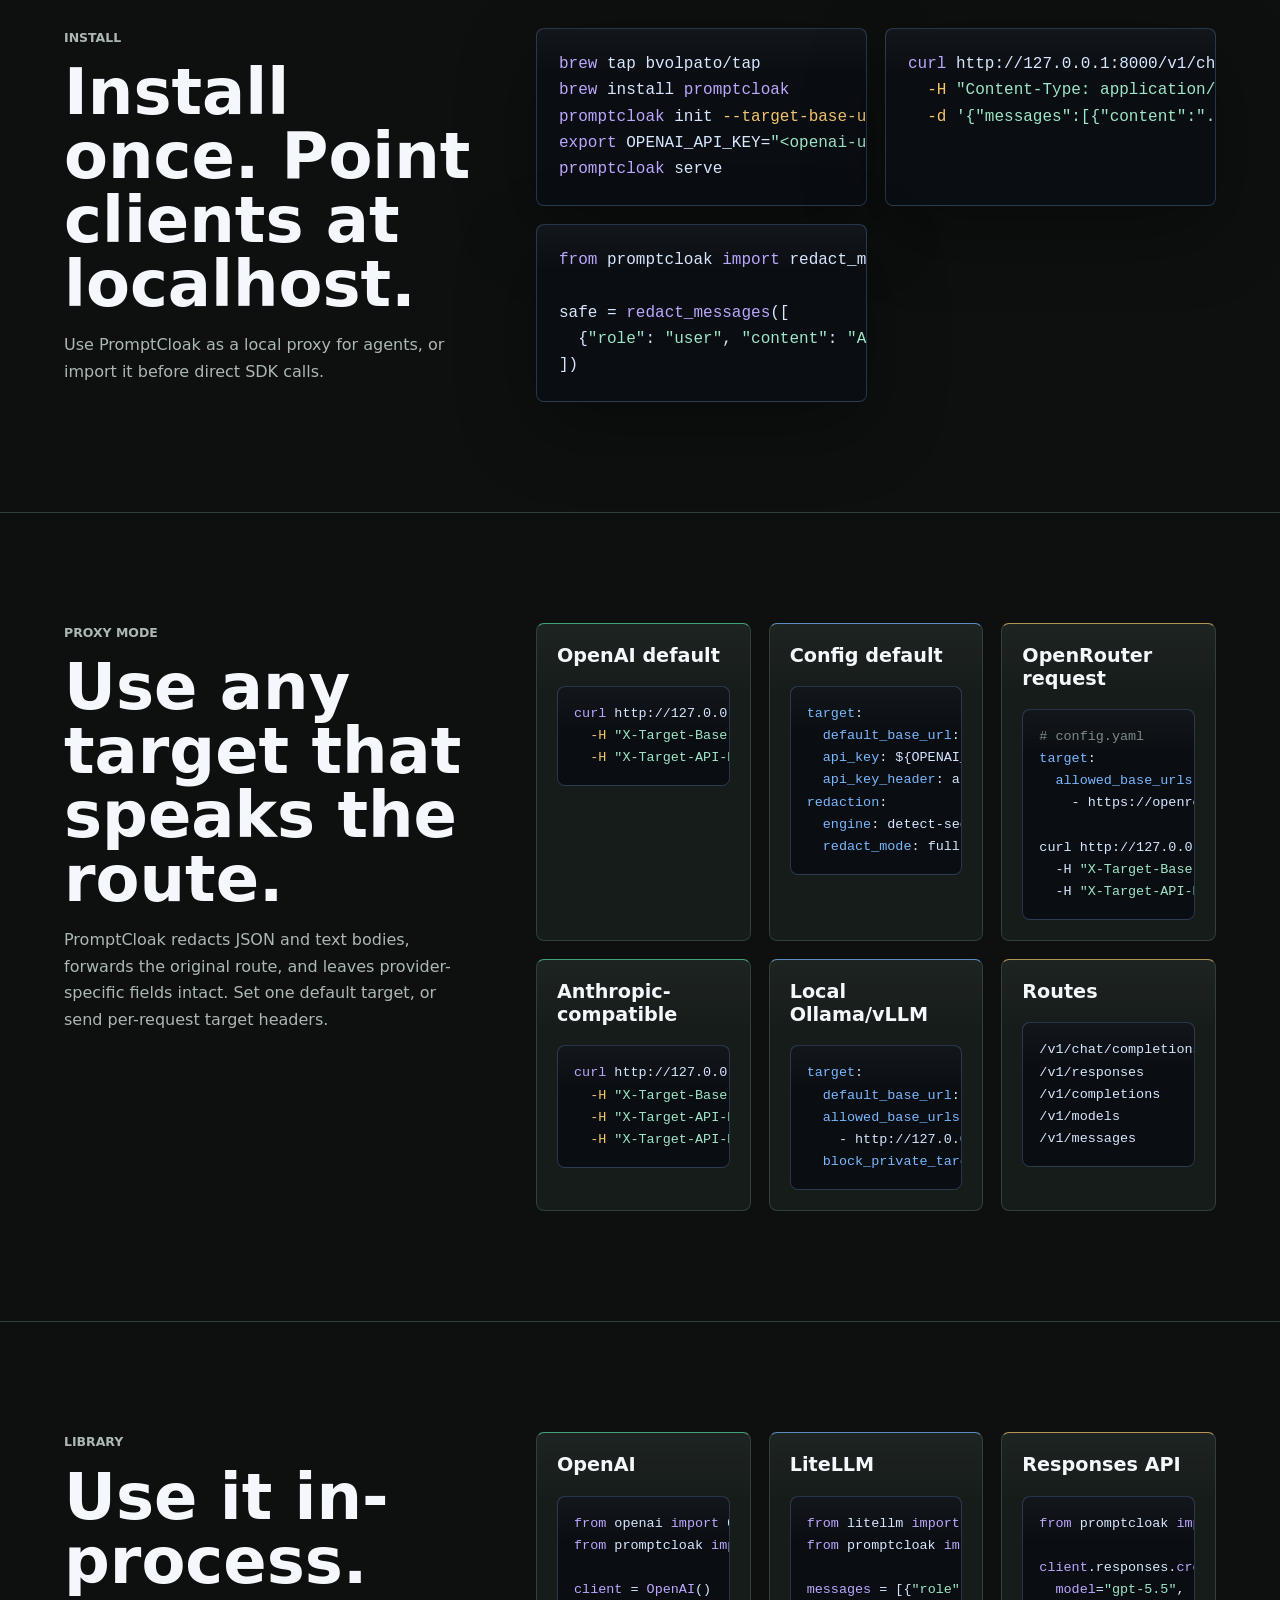
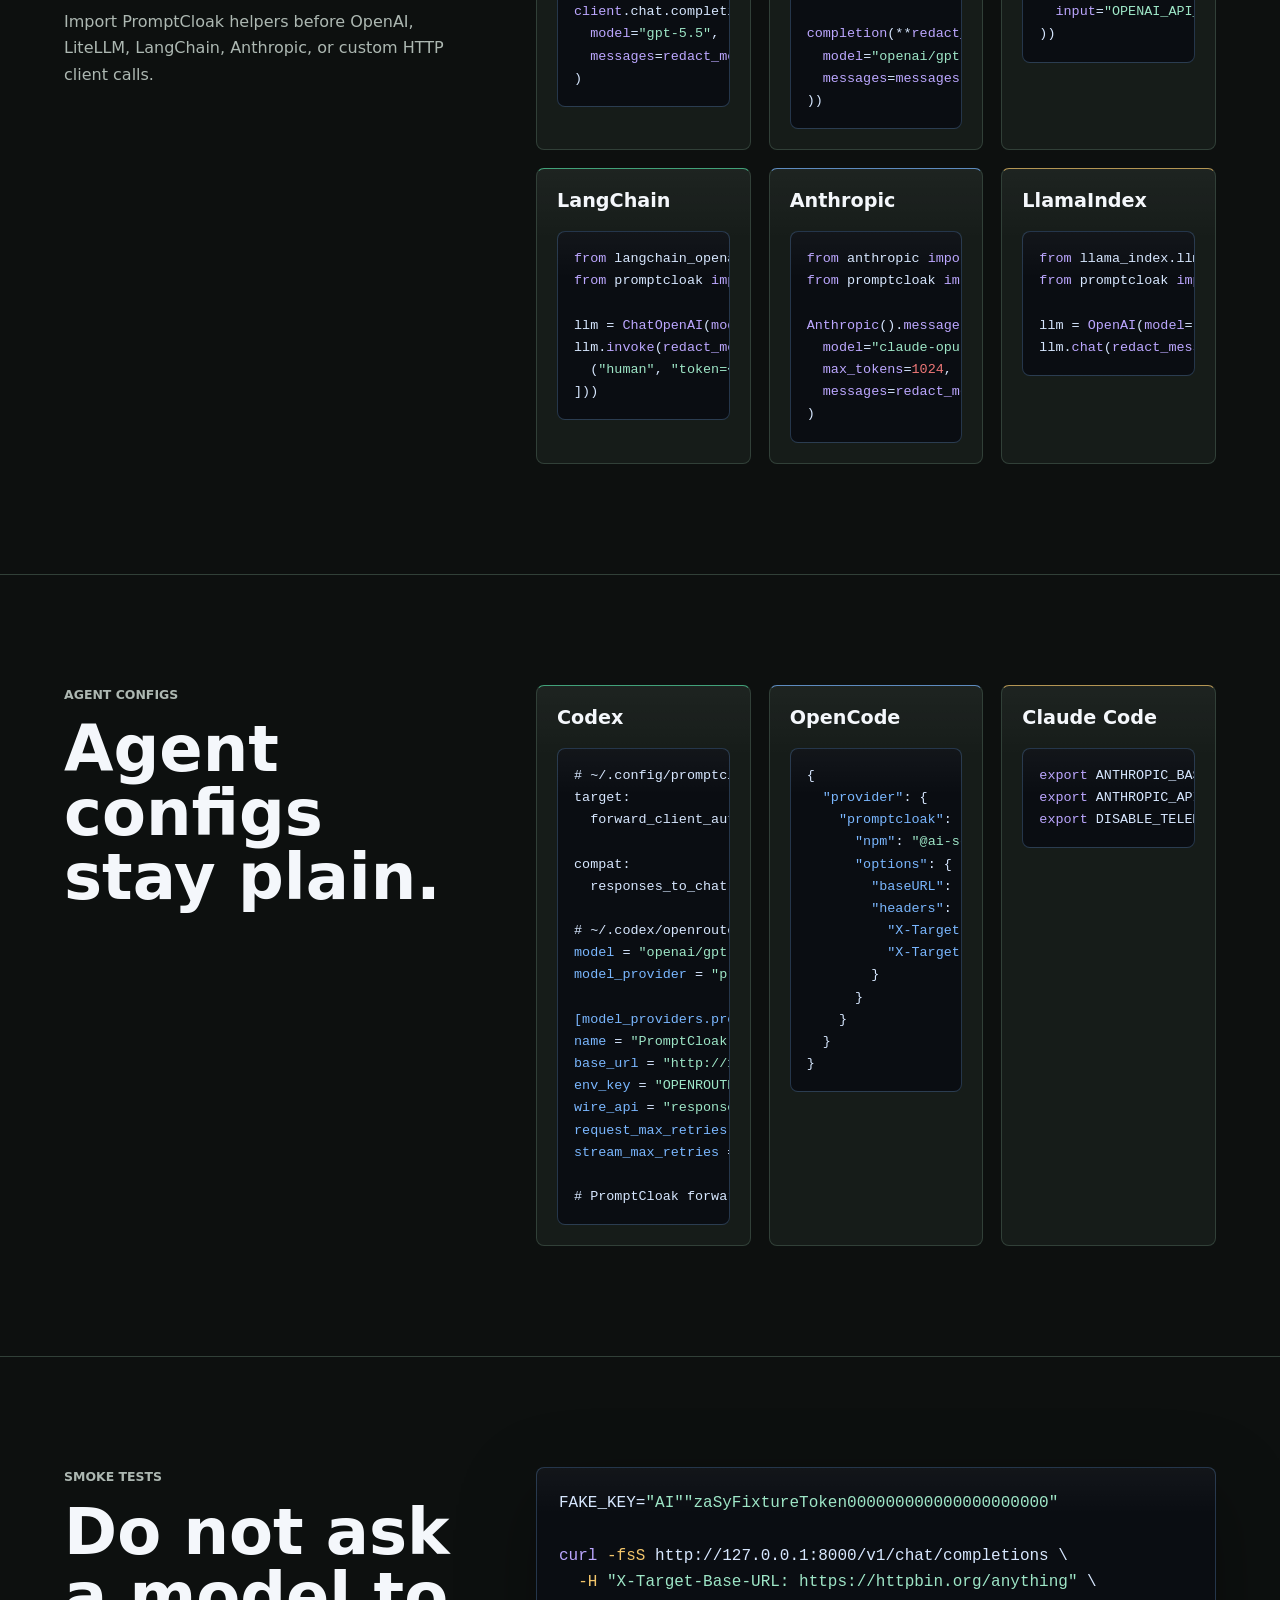
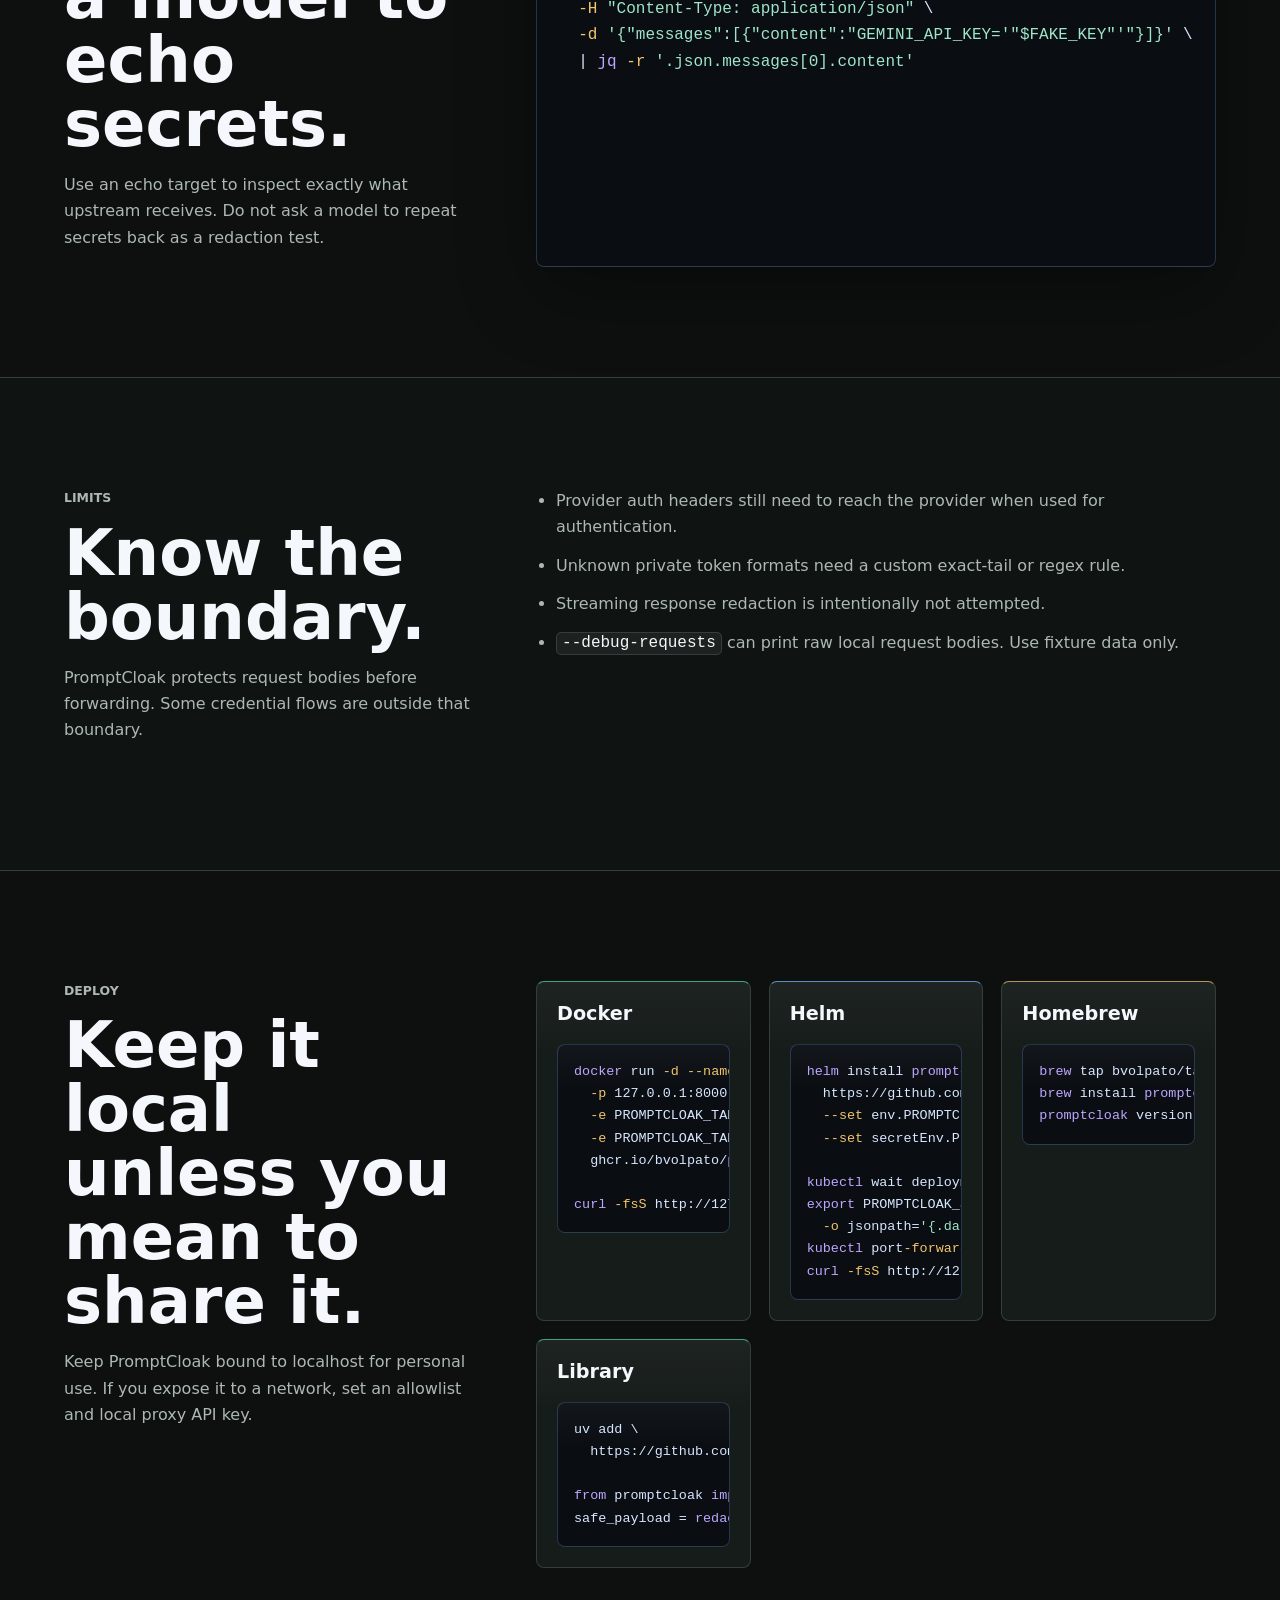
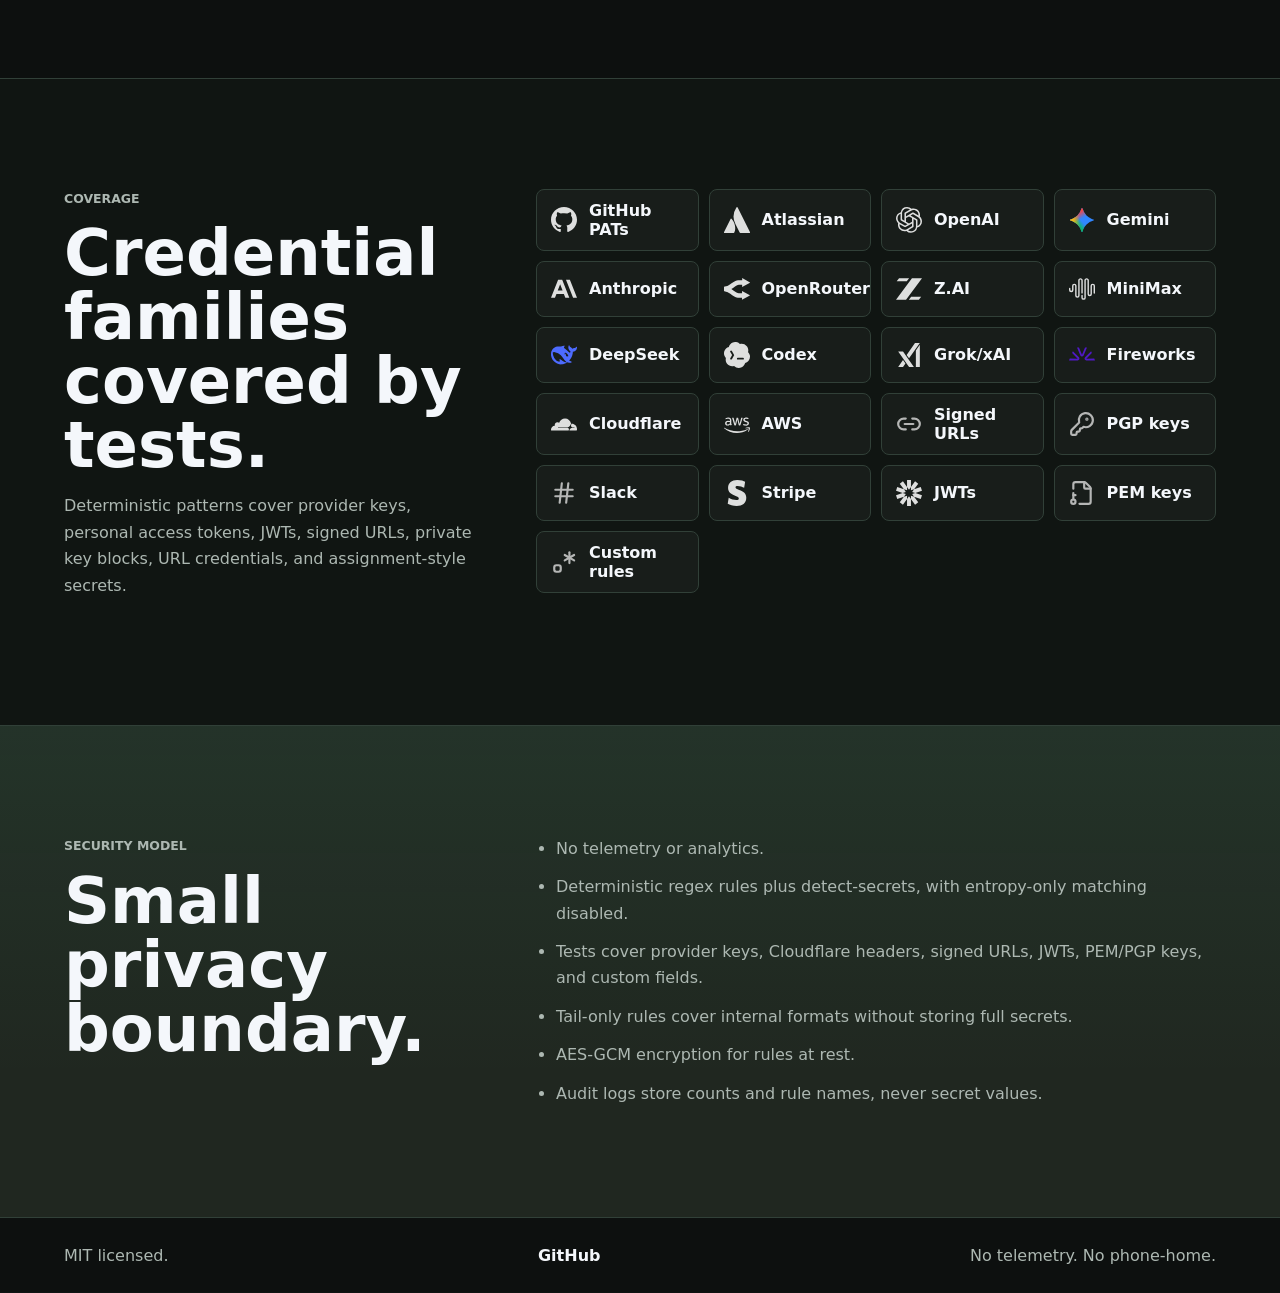
==== commit 8be4e4fb: "Update site with integration prompt and coverage icons" ====
--- a/index.html
+++ b/index.html
@@ -19,6 +19,7 @@
     <link rel="icon" href="./favicon.svg" type="image/svg+xml" />
     <link rel="stylesheet" href="./styles.css" />
     <script src="./highlight.js" defer></script>
+    <script src="./prompt.js" defer></script>
   </head>
   <body>
     <header class="site-header">
@@ -50,7 +51,18 @@
           <div class="actions">
             <a class="button primary" href="#install">Start</a>
             <a class="button secondary" href="#smoke">Verify</a>
+            <button
+              id="copy-prompt"
+              class="button secondary copy-button"
+              type="button"
+              data-prompt-url="./PROMPT.md"
+              aria-describedby="copy-prompt-status"
+            >
+              <img class="button-icon" src="./icons/copy.svg" alt="" />
+              <span id="copy-prompt-label">Copy prompt</span>
+            </button>
             <a class="button secondary" href="https://github.com/bvolpato/promptcloak">GitHub</a>
+            <span id="copy-prompt-status" class="sr-only" aria-live="polite"></span>
           </div>
           <div class="hero-facts" aria-label="Project guarantees">
             <span>Local only</span>
@@ -438,27 +450,27 @@
           </p>
         </div>
         <div class="token-grid" aria-label="Covered secret families">
-          <span>GitHub PATs</span>
-          <span>Atlassian</span>
-          <span>OpenAI</span>
-          <span>Gemini</span>
-          <span>Anthropic</span>
-          <span>OpenRouter</span>
-          <span>Z.AI</span>
-          <span>MiniMax</span>
-          <span>DeepSeek</span>
-          <span>Codex</span>
-          <span>Grok/xAI</span>
-          <span>Fireworks</span>
-          <span>Cloudflare</span>
-          <span>AWS</span>
-          <span>Signed URLs</span>
-          <span>PGP keys</span>
-          <span>Slack</span>
-          <span>Stripe</span>
-          <span>JWTs</span>
-          <span>PEM keys</span>
-          <span>Custom rules</span>
+          <span><img class="coverage-icon mono" src="./icons/github.svg" alt="" loading="lazy" />GitHub PATs</span>
+          <span><img class="coverage-icon mono" src="./icons/atlassian.svg" alt="" loading="lazy" />Atlassian</span>
+          <span><img class="coverage-icon mono" src="./icons/openai.svg" alt="" loading="lazy" />OpenAI</span>
+          <span><img class="coverage-icon" src="./icons/gemini.svg" alt="" loading="lazy" />Gemini</span>
+          <span><img class="coverage-icon mono" src="./icons/anthropic.svg" alt="" loading="lazy" />Anthropic</span>
+          <span><img class="coverage-icon mono" src="./icons/openrouter.svg" alt="" loading="lazy" />OpenRouter</span>
+          <span><img class="coverage-icon mono" src="./icons/zai.svg" alt="" loading="lazy" />Z.AI</span>
+          <span><img class="coverage-icon mono" src="./icons/minimax.svg" alt="" loading="lazy" />MiniMax</span>
+          <span><img class="coverage-icon" src="./icons/deepseek.svg" alt="" loading="lazy" />DeepSeek</span>
+          <span><img class="coverage-icon mono" src="./icons/codex.svg" alt="" loading="lazy" />Codex</span>
+          <span><img class="coverage-icon mono" src="./icons/xai.svg" alt="" loading="lazy" />Grok/xAI</span>
+          <span><img class="coverage-icon" src="./icons/fireworks.svg" alt="" loading="lazy" />Fireworks</span>
+          <span><img class="coverage-icon mono" src="./icons/cloudflare.svg" alt="" loading="lazy" />Cloudflare</span>
+          <span><img class="coverage-icon mono" src="./icons/aws.svg" alt="" loading="lazy" />AWS</span>
+          <span><img class="coverage-icon mono generic" src="./icons/link-2.svg" alt="" loading="lazy" />Signed URLs</span>
+          <span><img class="coverage-icon mono generic" src="./icons/key-round.svg" alt="" loading="lazy" />PGP keys</span>
+          <span><img class="coverage-icon mono generic" src="./icons/hash.svg" alt="" loading="lazy" />Slack</span>
+          <span><img class="coverage-icon mono" src="./icons/stripe.svg" alt="" loading="lazy" />Stripe</span>
+          <span><img class="coverage-icon mono" src="./icons/jwt.svg" alt="" loading="lazy" />JWTs</span>
+          <span><img class="coverage-icon mono generic" src="./icons/file-key-2.svg" alt="" loading="lazy" />PEM keys</span>
+          <span><img class="coverage-icon mono generic" src="./icons/regex.svg" alt="" loading="lazy" />Custom rules</span>
         </div>
       </section>
 
--- a/styles.css
+++ b/styles.css
@@ -58,6 +58,16 @@
   outline-offset: 4px;
 }
 
+.sr-only {
+  position: absolute;
+  width: 1px;
+  height: 1px;
+  overflow: hidden;
+  clip: rect(0, 0, 0, 0);
+  white-space: nowrap;
+  clip-path: inset(50%);
+}
+
 .site-header {
   position: sticky;
   top: 0;
@@ -200,6 +210,27 @@
   font-weight: 800;
 }
 
+button.button {
+  font: inherit;
+  cursor: pointer;
+}
+
+.button-icon {
+  width: 17px;
+  height: 17px;
+  margin-right: 8px;
+  filter: brightness(0) invert(1);
+}
+
+.copy-button {
+  min-width: 148px;
+}
+
+.copy-button:disabled {
+  cursor: wait;
+  opacity: 0.72;
+}
+
 .primary {
   background: var(--green);
   color: #06120d;
@@ -464,19 +495,39 @@
 
 .token-grid {
   display: grid;
-  grid-template-columns: repeat(auto-fit, minmax(140px, 1fr));
+  grid-template-columns: repeat(auto-fit, minmax(150px, 1fr));
+  gap: 10px;
+  align-self: start;
+}
+
+.token-grid span {
+  display: flex;
+  align-items: center;
   gap: 12px;
-  align-self: start;
-}
-
-.token-grid span {
   min-width: 0;
+  min-height: 56px;
   border: 1px solid var(--line);
   border-radius: 8px;
-  padding: 14px 16px;
+  padding: 11px 14px;
   background: rgba(255, 255, 255, 0.035);
   color: var(--text);
   font-weight: 700;
+}
+
+.coverage-icon {
+  flex: 0 0 26px;
+  width: 26px;
+  height: 26px;
+  object-fit: contain;
+}
+
+.coverage-icon.mono {
+  filter: brightness(0) invert(1);
+  opacity: 0.86;
+}
+
+.coverage-icon.generic {
+  opacity: 0.68;
 }
 
 ul {
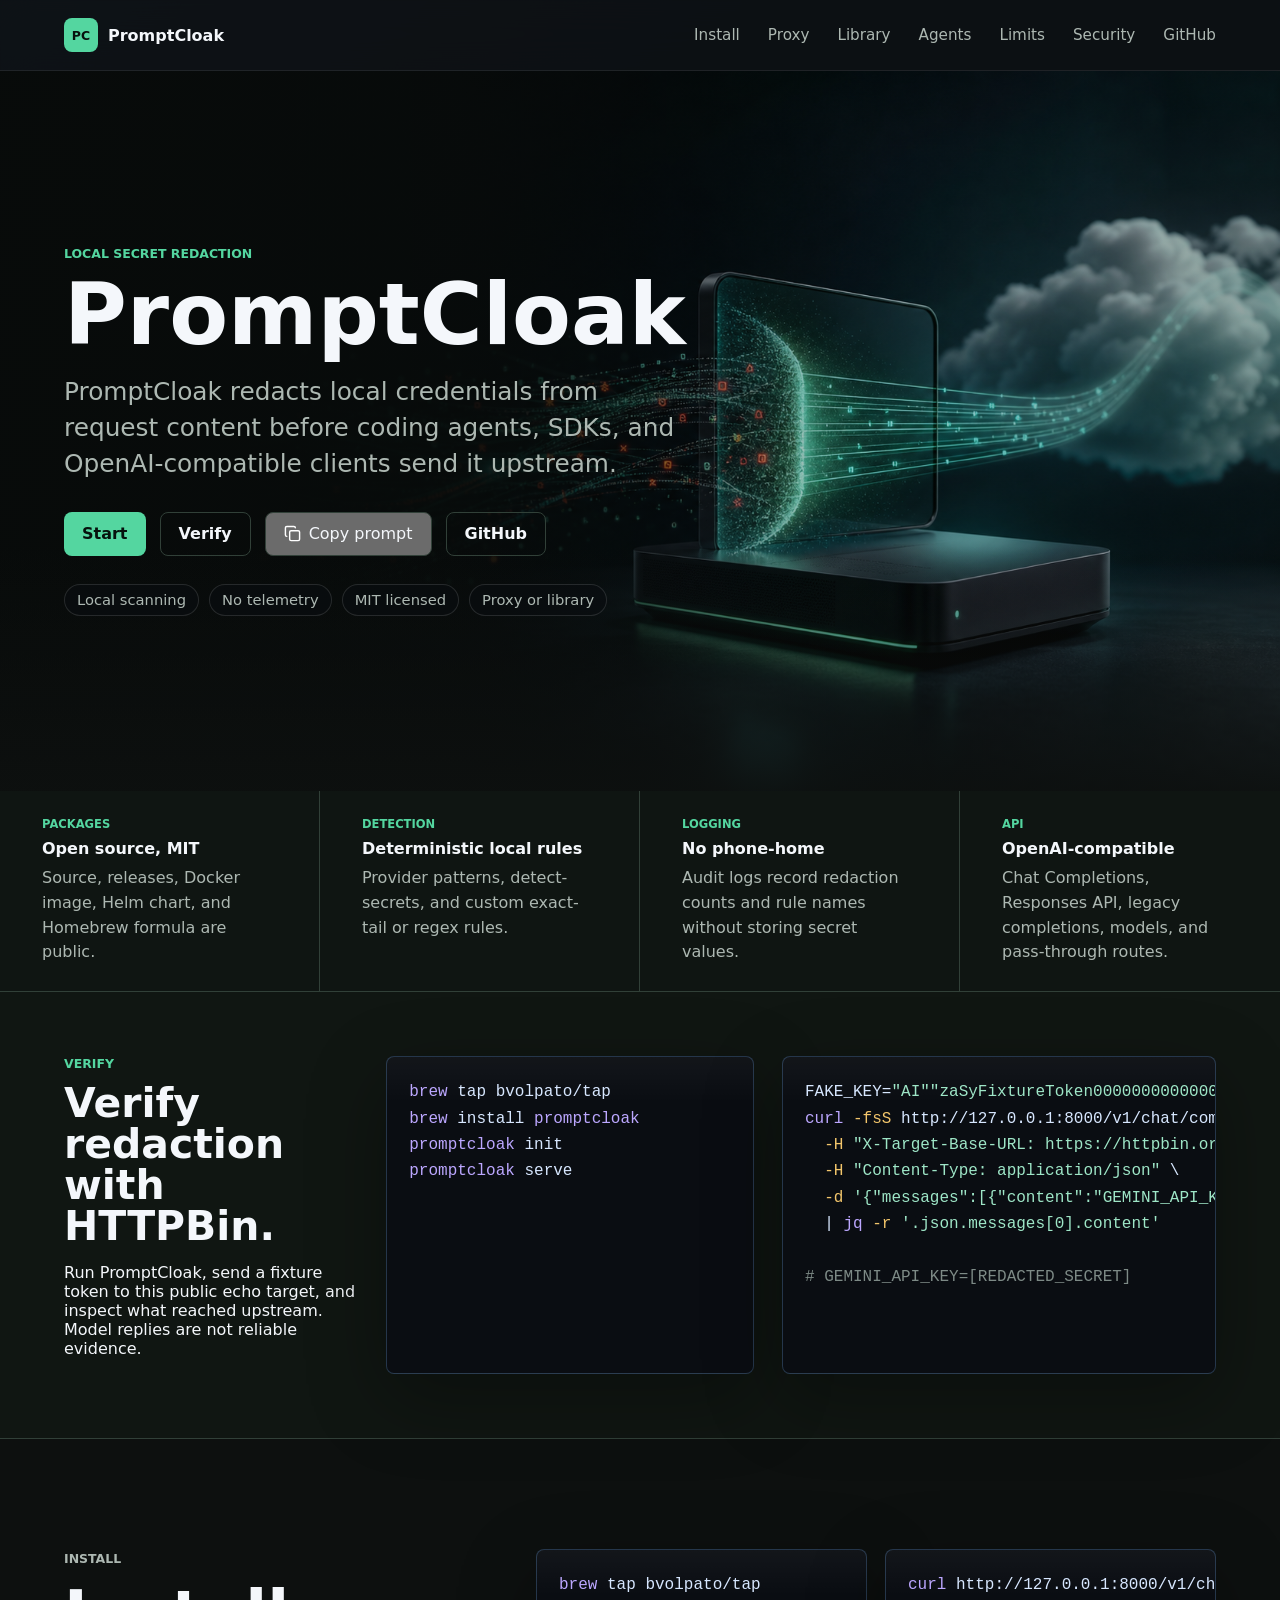
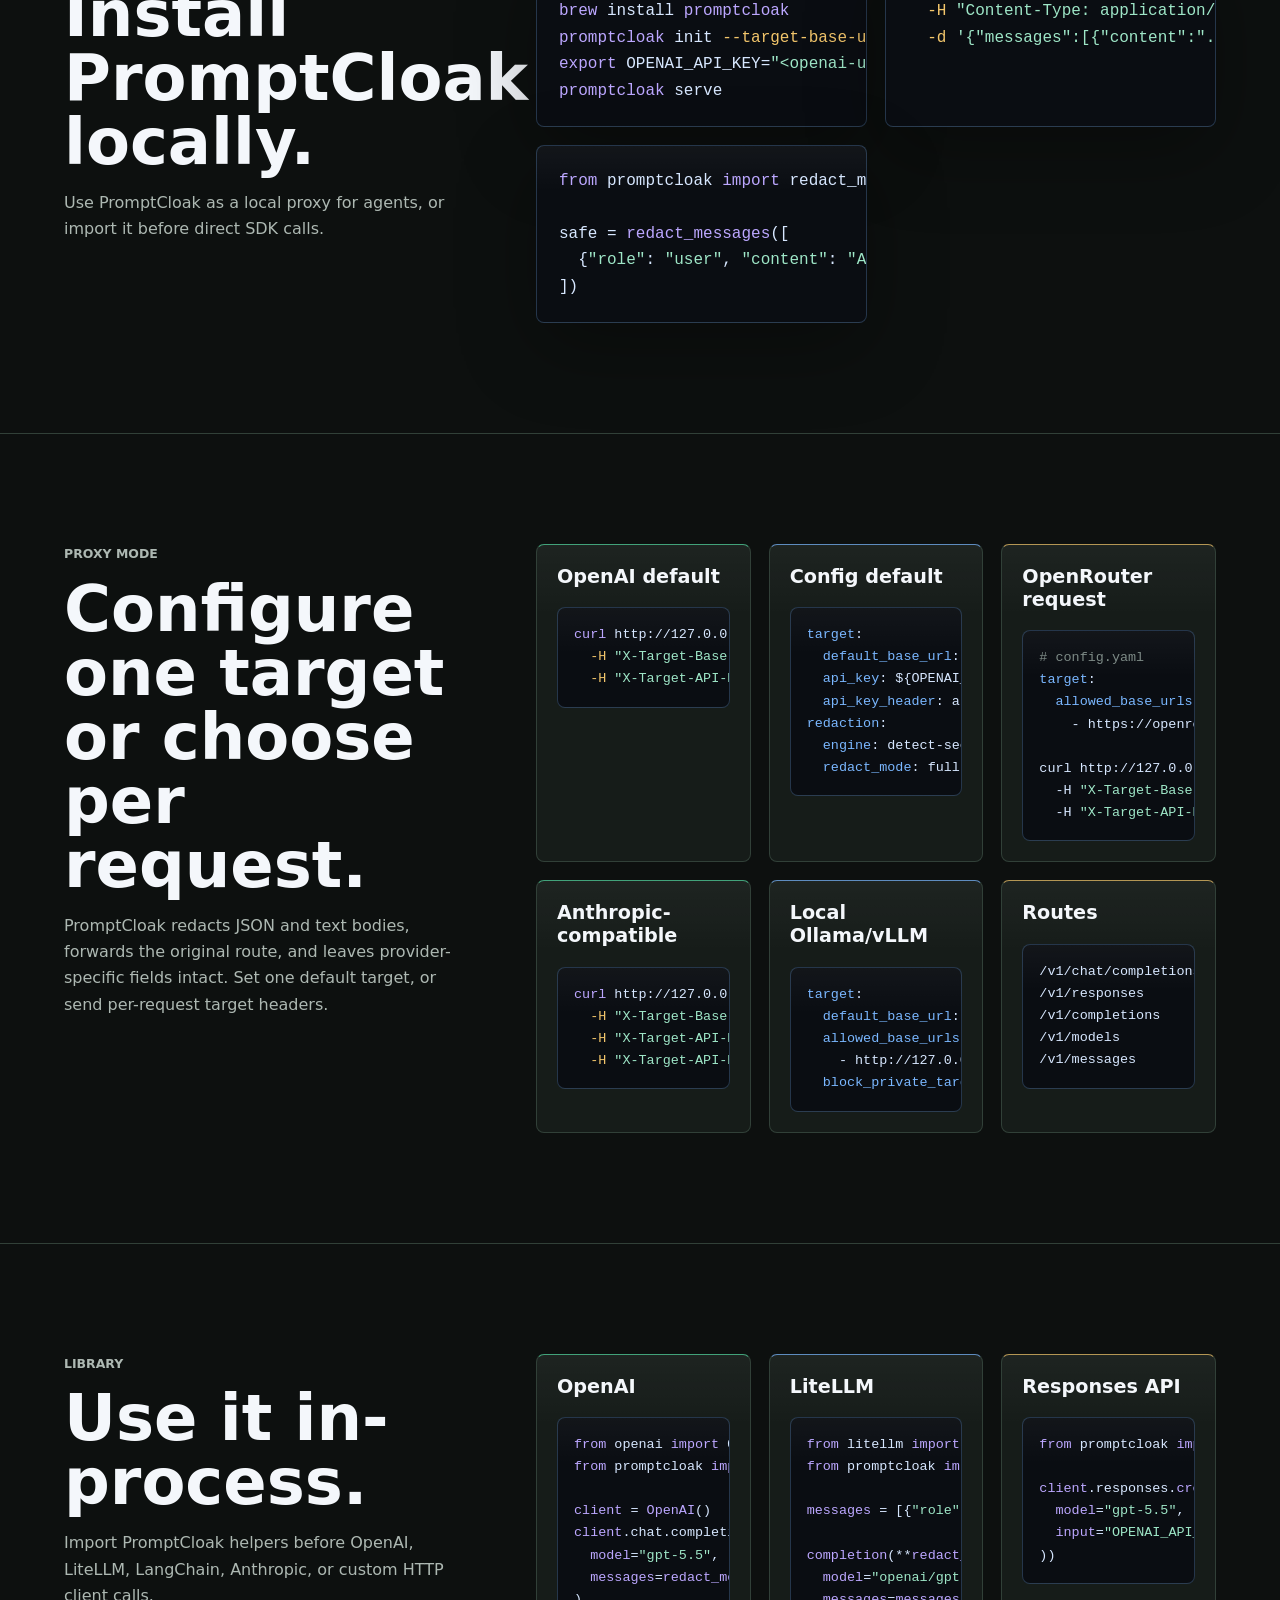
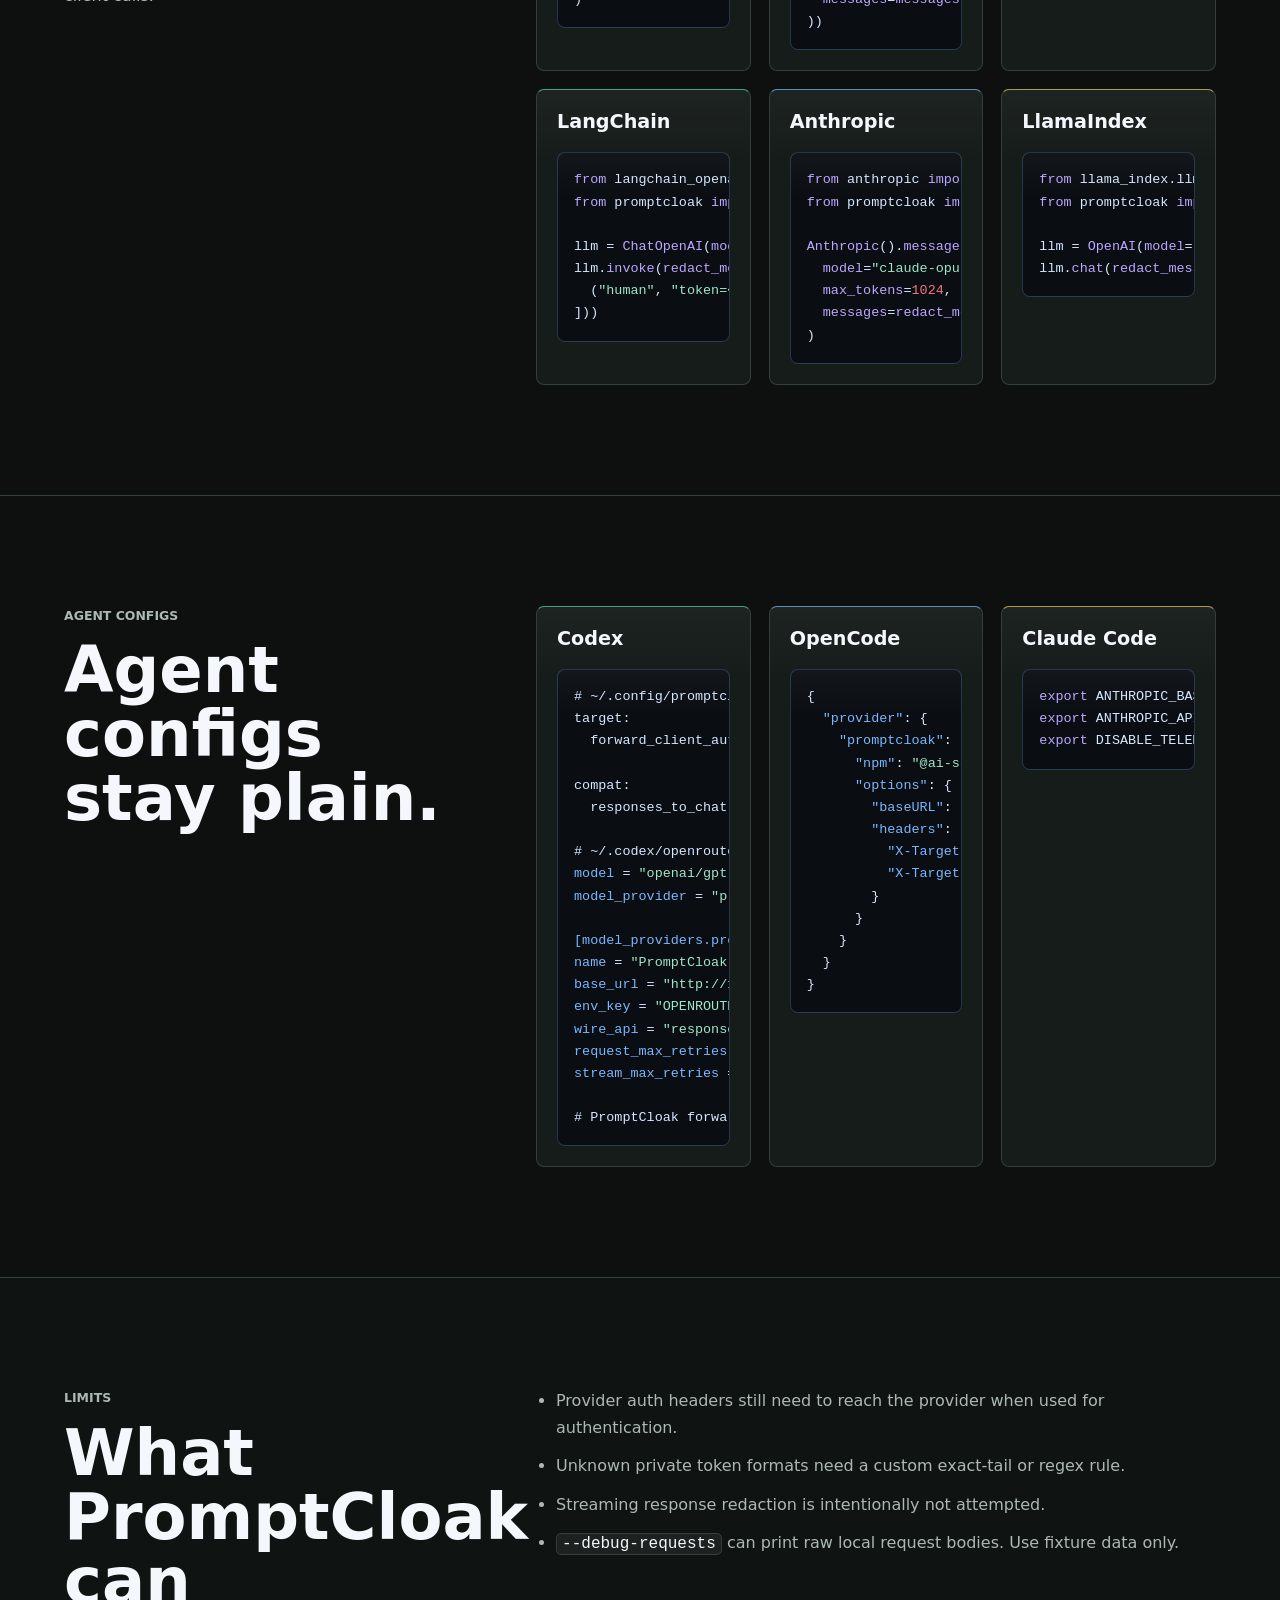
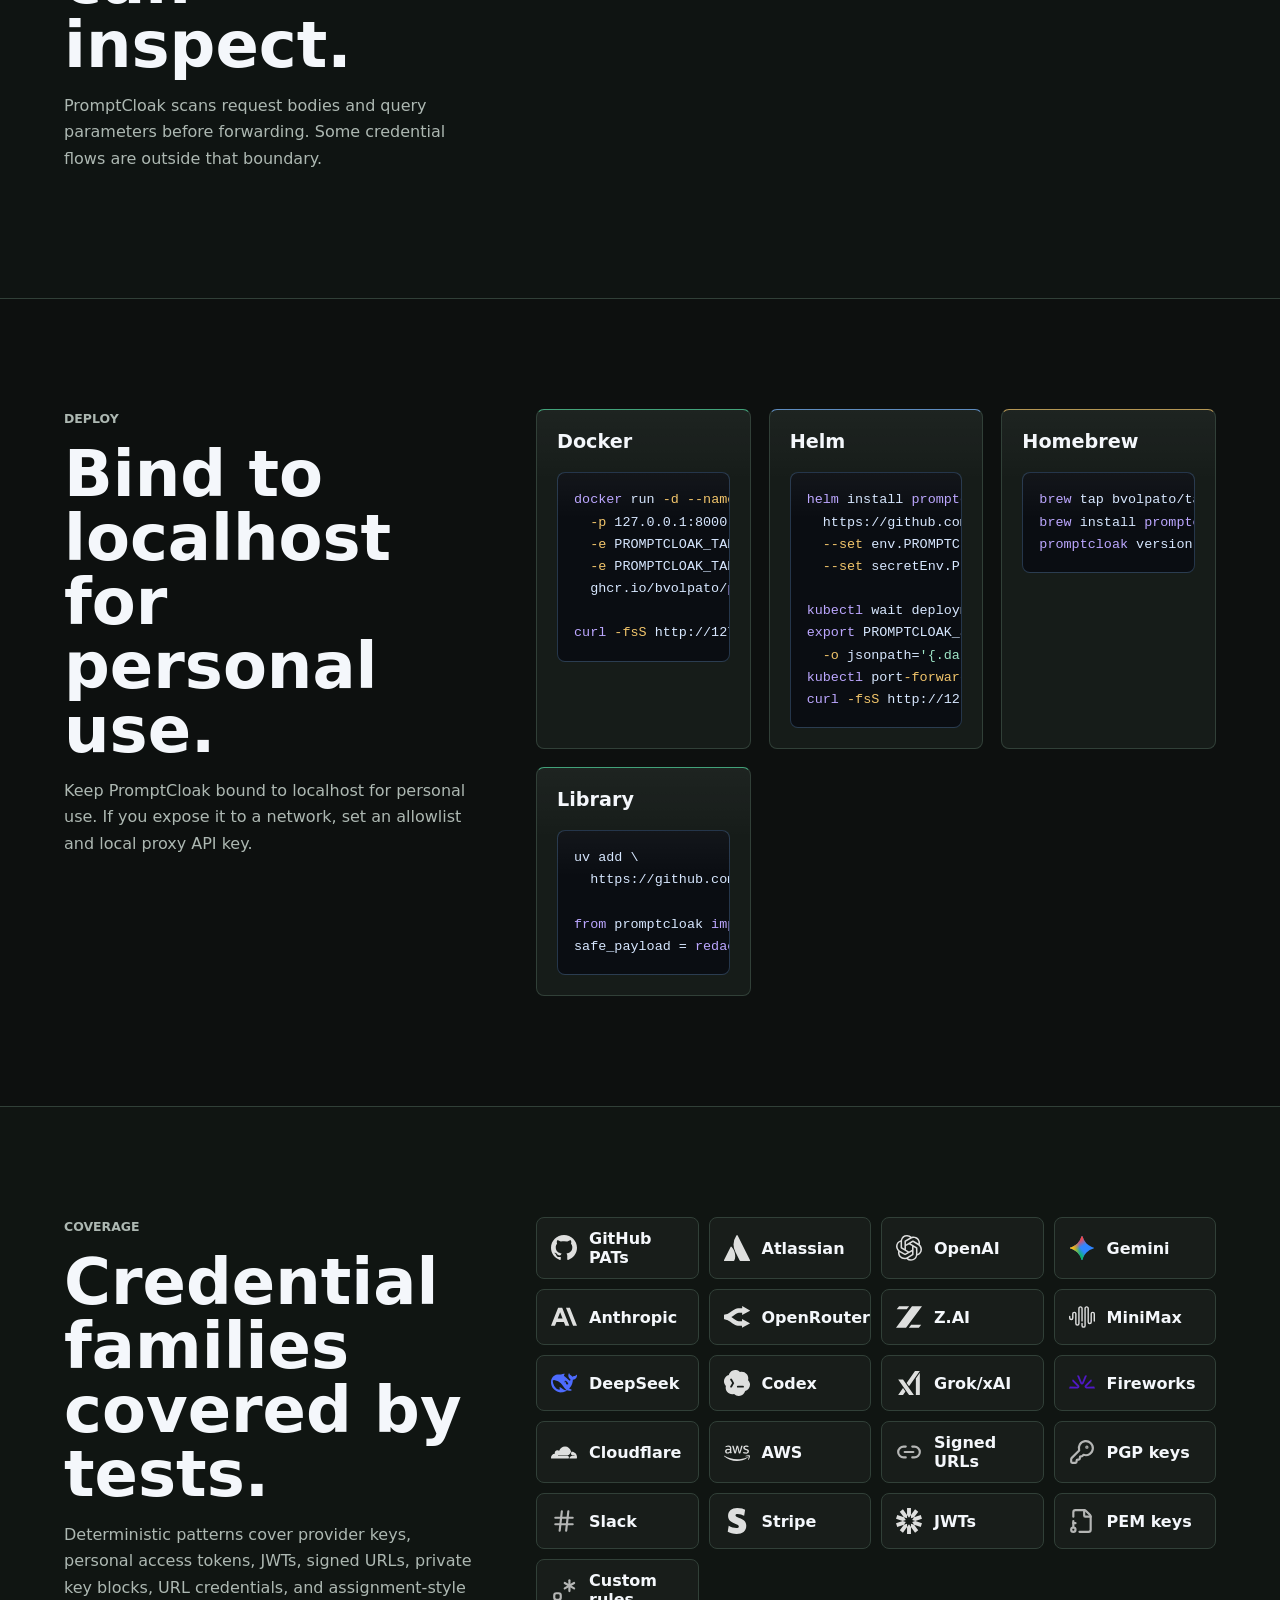
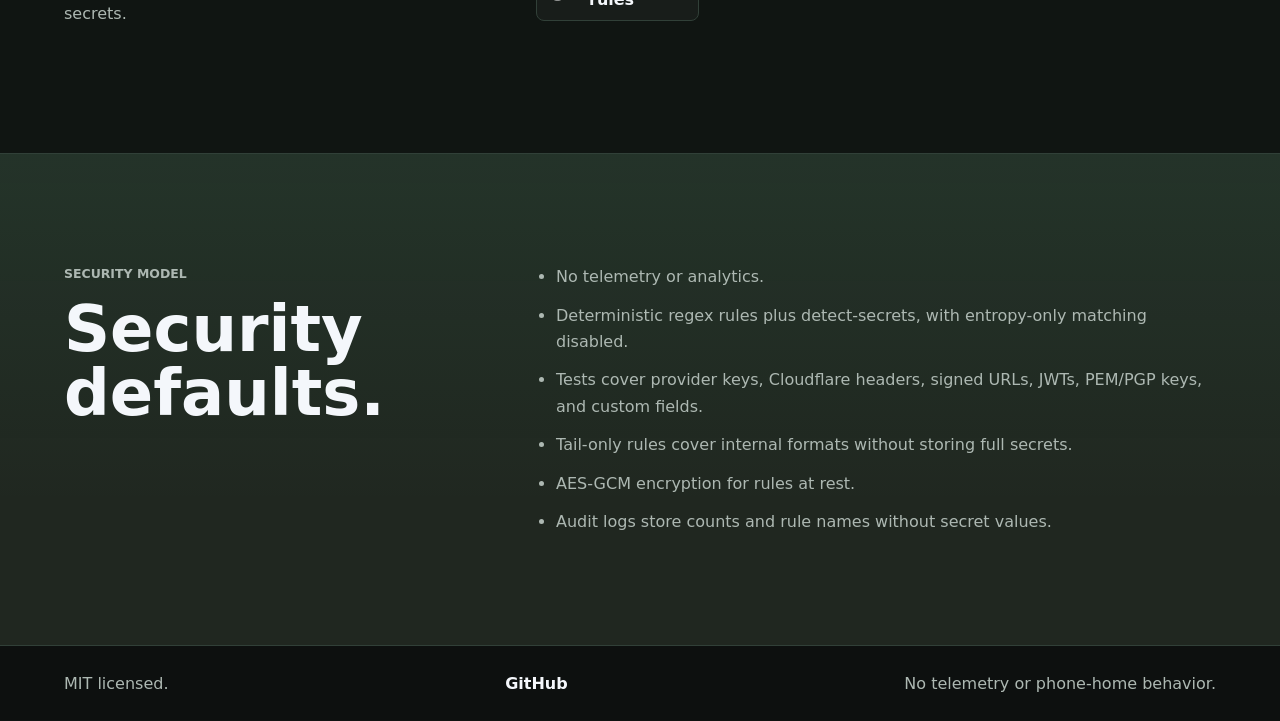
==== commit f85f1226: "[site] humanize docs and verification flow" ====
--- a/index.html
+++ b/index.html
@@ -44,13 +44,12 @@
           <p class="eyebrow">Local secret redaction</p>
           <h1>PromptCloak</h1>
           <p class="lede">
-            Open-source proxy and Python filter for developers who use coding agents,
-            SDKs, and OpenAI-compatible backends but do not want local credentials
-            embedded in prompts.
+            PromptCloak redacts local credentials from request content before coding
+            agents, SDKs, and OpenAI-compatible clients send it upstream.
           </p>
           <div class="actions">
             <a class="button primary" href="#install">Start</a>
-            <a class="button secondary" href="#smoke">Verify</a>
+            <a class="button secondary" href="#verify">Verify</a>
             <button
               id="copy-prompt"
               class="button secondary copy-button"
@@ -65,7 +64,7 @@
             <span id="copy-prompt-status" class="sr-only" aria-live="polite"></span>
           </div>
           <div class="hero-facts" aria-label="Project guarantees">
-            <span>Local only</span>
+            <span>Local scanning</span>
             <span>No telemetry</span>
             <span>MIT licensed</span>
             <span>Proxy or library</span>
@@ -73,24 +72,9 @@
         </div>
       </section>
 
-      <section class="strip" aria-label="Core guarantees">
-        <div>
-          <strong>Secrets stay local</strong>
-          <span>Request bodies are cleaned before providers see them.</span>
-        </div>
-        <div>
-          <strong>Library mode</strong>
-          <span>Filter messages before SDK calls.</span>
-        </div>
-        <div>
-          <strong>Provider agnostic</strong>
-          <span>OpenAI-compatible routes and Anthropic pass-through.</span>
-        </div>
-      </section>
-
       <section class="proof" aria-label="Open source project facts">
         <div>
-          <span>Project</span>
+          <span>Packages</span>
           <strong>Open source, MIT</strong>
           <p>Source, releases, Docker image, Helm chart, and Homebrew formula are public.</p>
         </div>
@@ -100,44 +84,44 @@
           <p>Provider patterns, detect-secrets, and custom exact-tail or regex rules.</p>
         </div>
         <div>
-          <span>Security posture</span>
+          <span>Logging</span>
           <strong>No phone-home</strong>
-          <p>Audit logs record redaction counts and rule names, not secret values.</p>
-        </div>
-        <div>
-          <span>Protocol surface</span>
+          <p>Audit logs record redaction counts and rule names without storing secret values.</p>
+        </div>
+        <div>
+          <span>API</span>
           <strong>OpenAI-compatible</strong>
           <p>Chat Completions, Responses API, legacy completions, models, and pass-through routes.</p>
         </div>
       </section>
 
-      <section class="quickstart" aria-label="Quick redaction demo">
+      <section id="verify" class="quickstart" aria-label="Redaction verification">
         <div>
           <p class="eyebrow">Verify</p>
-          <h2>Verify with an echo target.</h2>
-          <p>
-            Start locally, point your client at <code>127.0.0.1:8000</code>, and use an
-            echo target for redaction checks. Model replies are not reliable evidence.
+          <h2>Verify redaction with HTTPBin.</h2>
+          <p>
+            Run PromptCloak, send a fixture token to this public echo target, and
+            inspect what reached upstream. Model replies are not reliable evidence.
           </p>
         </div>
         <pre><code>brew tap bvolpato/tap
 brew install promptcloak
-promptcloak init --target-base-url https://api.openai.com/v1
-export OPENAI_API_KEY="&lt;openai-upstream-key&gt;"
+promptcloak init
 promptcloak serve</code></pre>
         <pre><code>FAKE_KEY="AI""zaSyFixtureToken000000000000000000000"
 curl -fsS http://127.0.0.1:8000/v1/chat/completions \
   -H "X-Target-Base-URL: https://httpbin.org/anything" \
   -H "Content-Type: application/json" \
-  -d '{"messages":[{"content":"GEMINI_API_KEY='"$FAKE_KEY"'"}]}'
-
-# upstream body: GEMINI_API_KEY=[REDACTED_SECRET]</code></pre>
+  -d '{"messages":[{"content":"GEMINI_API_KEY='"$FAKE_KEY"'"}]}' \
+  | jq -r '.json.messages[0].content'
+
+# GEMINI_API_KEY=[REDACTED_SECRET]</code></pre>
       </section>
 
       <section id="install" class="section">
         <div class="section-copy">
           <p class="eyebrow">Install</p>
-          <h2>Install once. Point clients at localhost.</h2>
+          <h2>Install PromptCloak locally.</h2>
           <p>
             Use PromptCloak as a local proxy for agents, or import it before direct SDK
             calls.
@@ -163,7 +147,7 @@
       <section id="proxy" class="section">
         <div class="section-copy">
           <p class="eyebrow">Proxy mode</p>
-          <h2>Use any target that speaks the route.</h2>
+          <h2>Configure one target or choose per request.</h2>
           <p>
             PromptCloak redacts JSON and text bodies, forwards the original route, and
             leaves provider-specific fields intact. Set one default target, or send
@@ -353,33 +337,13 @@
         </div>
       </section>
 
-      <section id="smoke" class="section">
-        <div class="section-copy">
-          <p class="eyebrow">Smoke tests</p>
-          <h2>Do not ask a model to echo secrets.</h2>
-          <p>
-            Use an echo target to inspect exactly what upstream receives. Do not ask
-            a model to repeat secrets back as a redaction test.
-          </p>
-        </div>
-        <div class="code-grid single">
-          <pre><code>FAKE_KEY="AI""zaSyFixtureToken000000000000000000000"
-
-curl -fsS http://127.0.0.1:8000/v1/chat/completions \
-  -H "X-Target-Base-URL: https://httpbin.org/anything" \
-  -H "Content-Type: application/json" \
-  -d '{"messages":[{"content":"GEMINI_API_KEY='"$FAKE_KEY"'"}]}' \
-  | jq -r '.json.messages[0].content'</code></pre>
-        </div>
-      </section>
-
       <section id="limits" class="section limits">
         <div class="section-copy">
           <p class="eyebrow">Limits</p>
-          <h2>Know the boundary.</h2>
-          <p>
-            PromptCloak protects request bodies before forwarding. Some credential
-            flows are outside that boundary.
+          <h2>What PromptCloak can inspect.</h2>
+          <p>
+            PromptCloak scans request bodies and query parameters before forwarding.
+            Some credential flows are outside that boundary.
           </p>
         </div>
         <ul>
@@ -393,7 +357,7 @@
       <section id="deploy" class="section">
         <div class="section-copy">
           <p class="eyebrow">Deploy</p>
-          <h2>Keep it local unless you mean to share it.</h2>
+          <h2>Bind to localhost for personal use.</h2>
           <p>
             Keep PromptCloak bound to localhost for personal use. If you expose it to a
             network, set an allowlist and local proxy API key.
@@ -477,7 +441,7 @@
       <section id="security" class="section security">
         <div>
           <p class="eyebrow">Security model</p>
-          <h2>Small privacy boundary.</h2>
+          <h2>Security defaults.</h2>
         </div>
         <ul>
           <li>No telemetry or analytics.</li>
@@ -485,7 +449,7 @@
           <li>Tests cover provider keys, Cloudflare headers, signed URLs, JWTs, PEM/PGP keys, and custom fields.</li>
           <li>Tail-only rules cover internal formats without storing full secrets.</li>
           <li>AES-GCM encryption for rules at rest.</li>
-          <li>Audit logs store counts and rule names, never secret values.</li>
+          <li>Audit logs store counts and rule names without secret values.</li>
         </ul>
       </section>
     </main>
@@ -493,7 +457,7 @@
     <footer>
       <span>MIT licensed.</span>
       <a href="https://github.com/bvolpato/promptcloak">GitHub</a>
-      <span>No telemetry. No phone-home.</span>
+      <span>No telemetry or phone-home behavior.</span>
     </footer>
   </body>
 </html>
--- a/styles.css
+++ b/styles.css
@@ -322,32 +322,6 @@
   color: #f17878;
 }
 
-.strip {
-  display: grid;
-  grid-template-columns: repeat(3, 1fr);
-  border-block: 1px solid var(--line);
-  background: var(--panel);
-}
-
-.strip div {
-  padding: 28px clamp(20px, 5vw, 72px);
-  border-right: 1px solid var(--line);
-}
-
-.strip div:last-child {
-  border-right: 0;
-}
-
-.strip strong,
-.strip span {
-  display: block;
-}
-
-.strip strong {
-  margin-bottom: 8px;
-}
-
-.strip span,
 .section p,
 li {
   color: var(--muted);
@@ -436,10 +410,6 @@
   grid-template-columns: repeat(auto-fit, minmax(min(100%, 320px), 1fr));
 }
 
-.code-grid.single {
-  grid-template-columns: 1fr;
-}
-
 .agent-grid {
   grid-template-columns: repeat(3, minmax(0, 1fr));
 }
@@ -561,7 +531,6 @@
 
   .hero,
   .section,
-  .strip,
   .proof,
   .quickstart,
   .agent-grid {
@@ -575,15 +544,6 @@
 
   .quickstart pre {
     align-self: auto;
-  }
-
-  .strip div {
-    border-right: 0;
-    border-bottom: 1px solid var(--line);
-  }
-
-  .strip div:last-child {
-    border-bottom: 0;
   }
 
   .proof div {
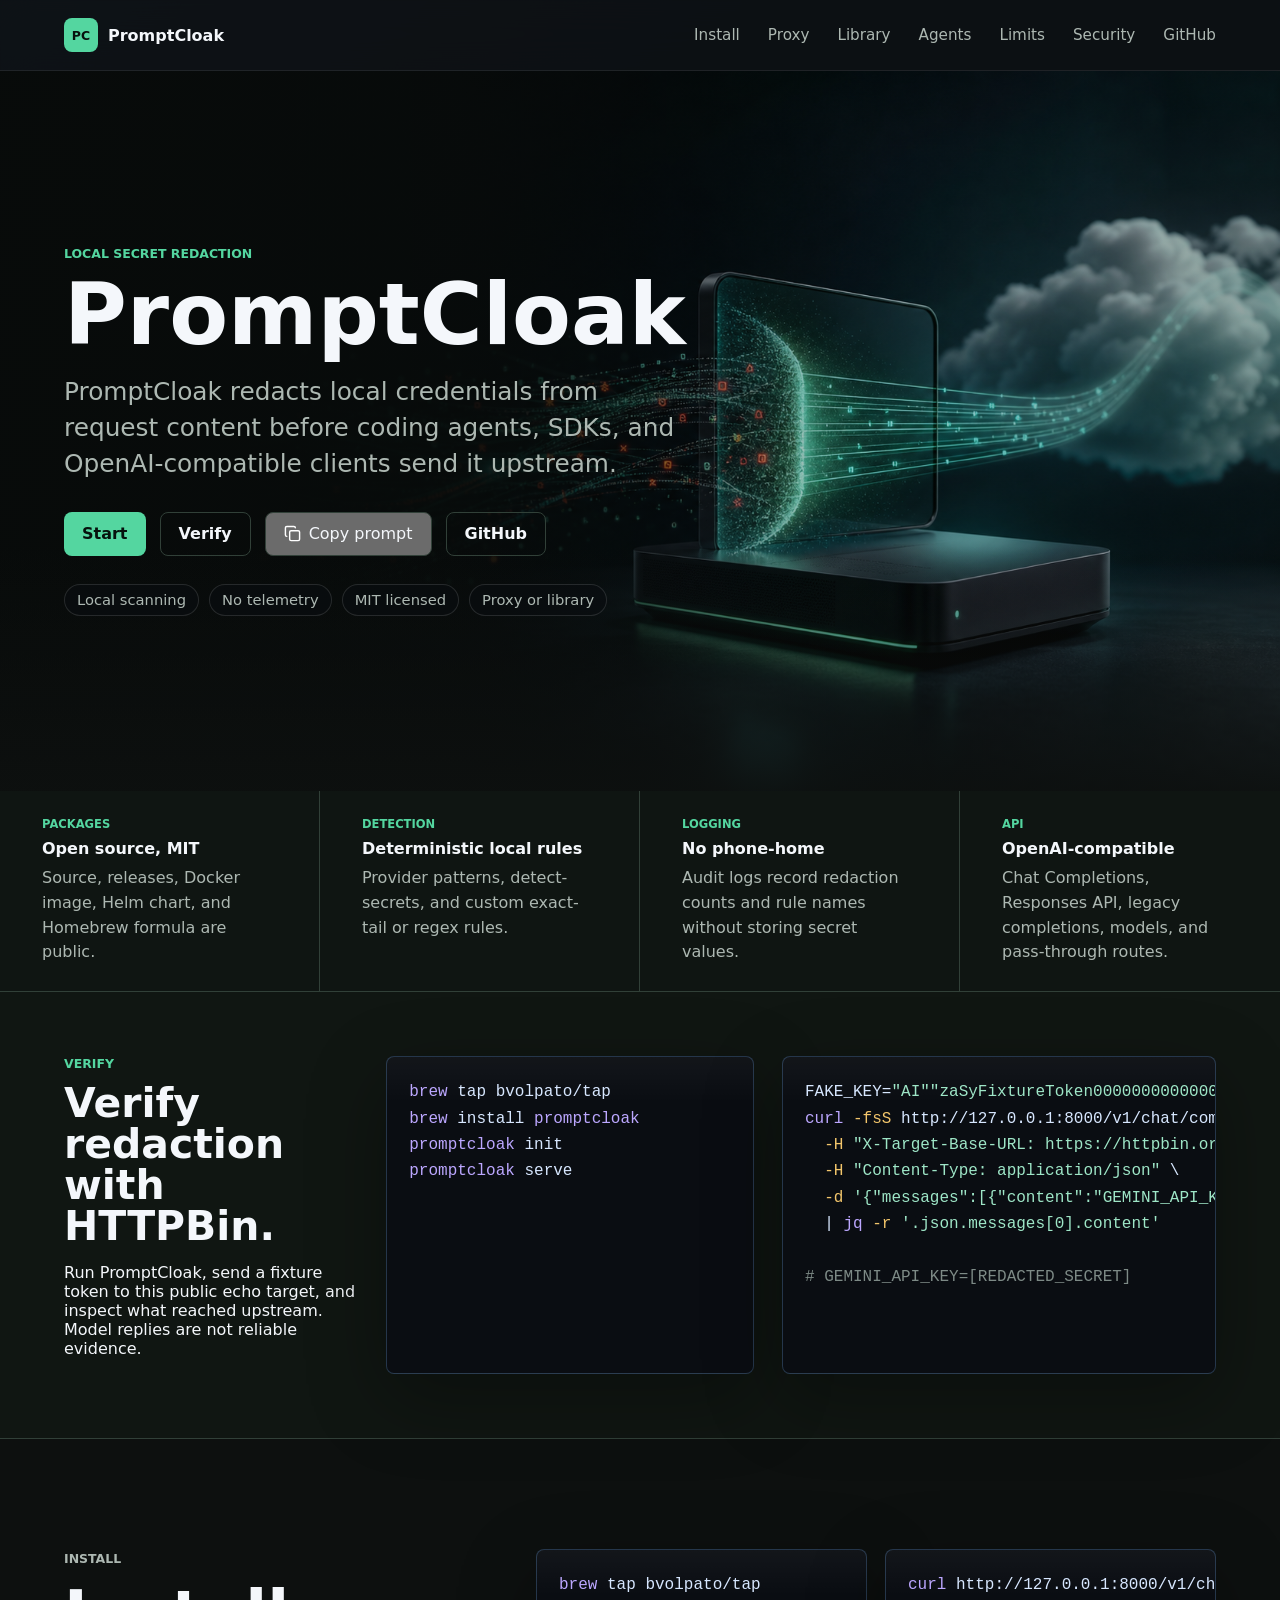
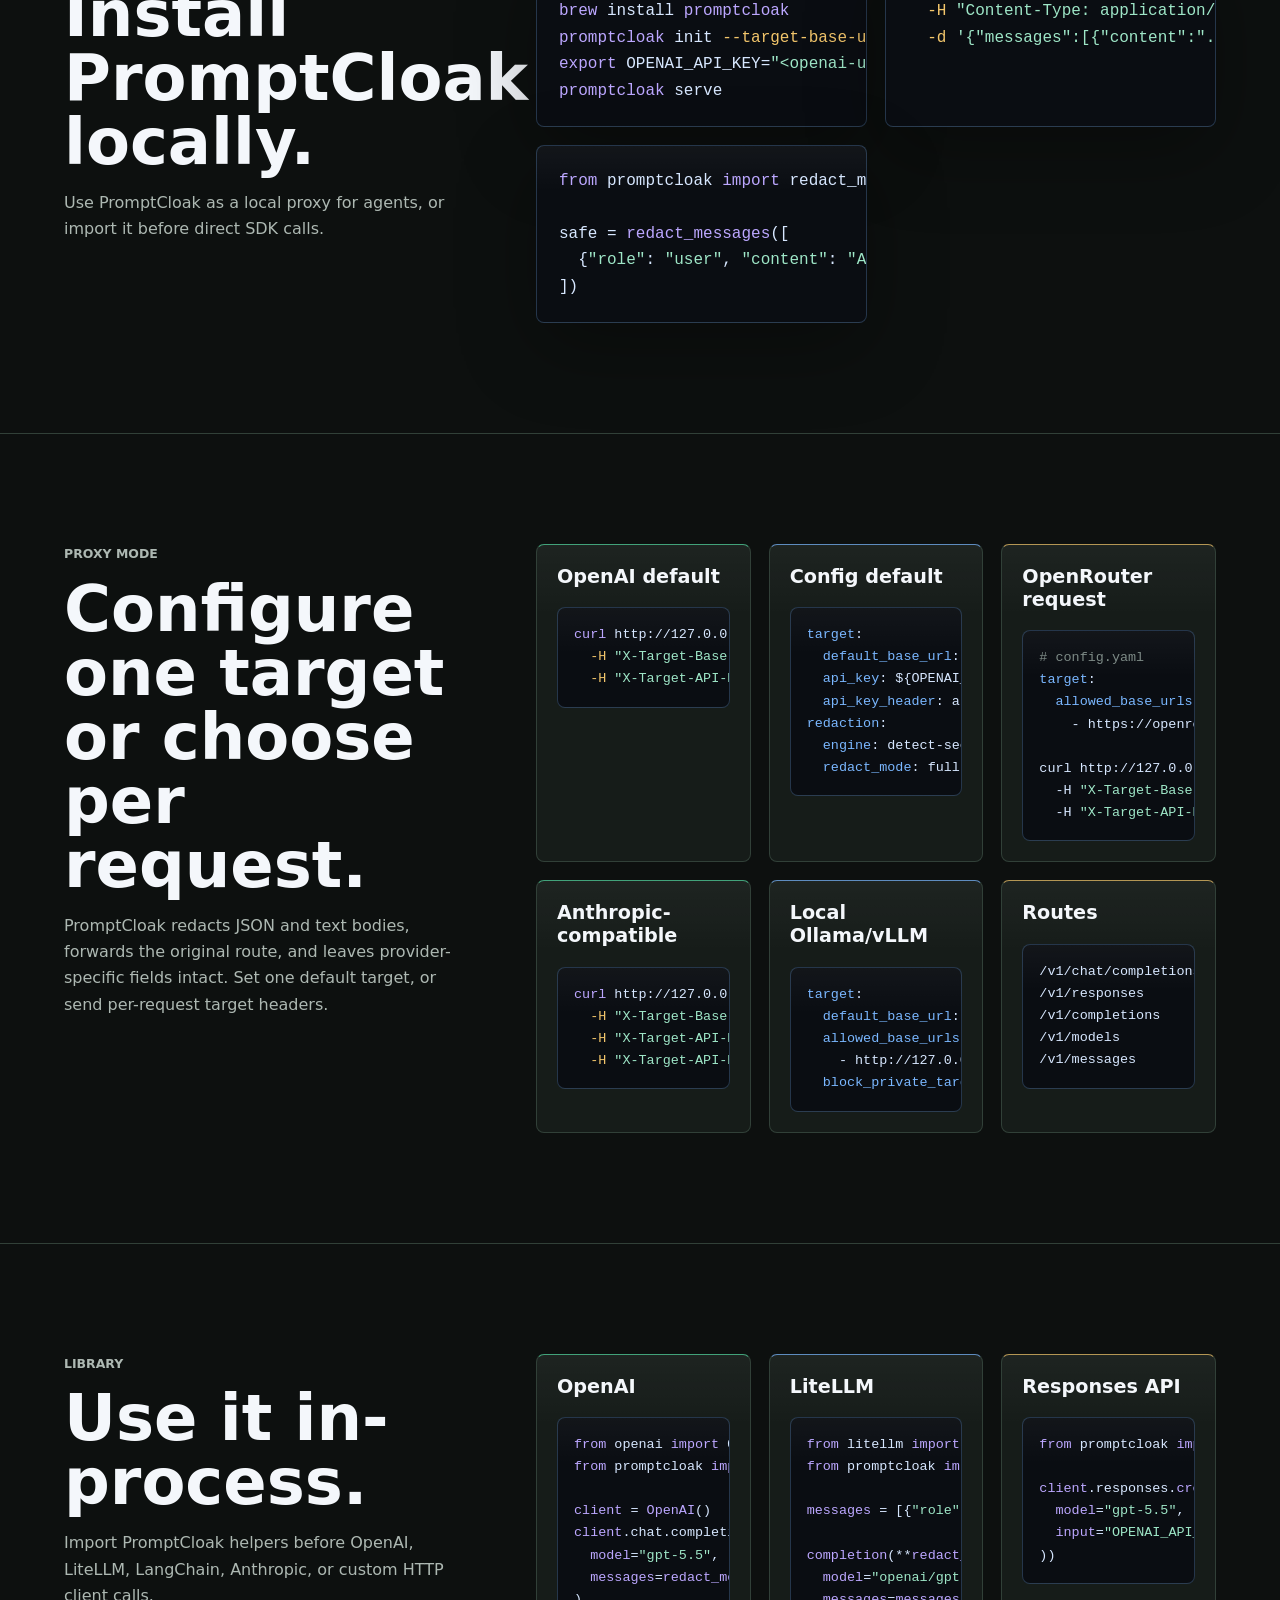
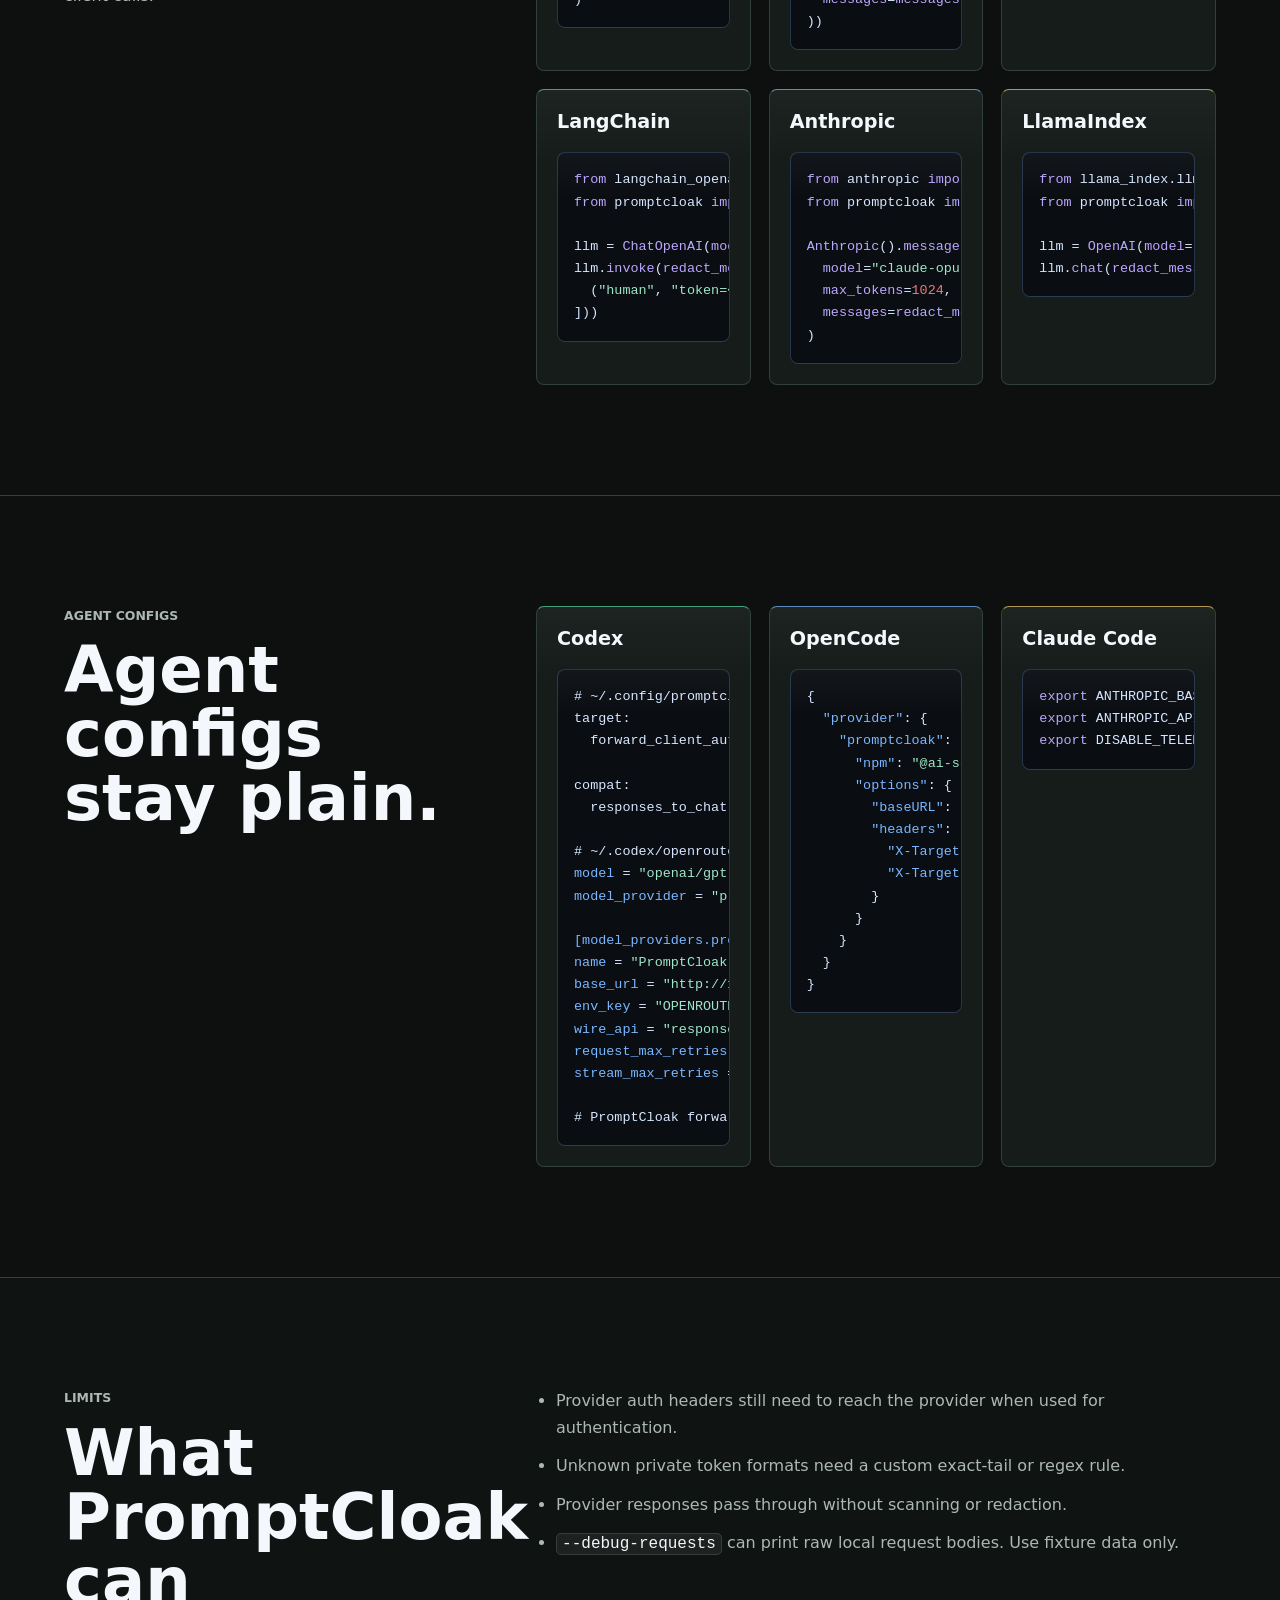
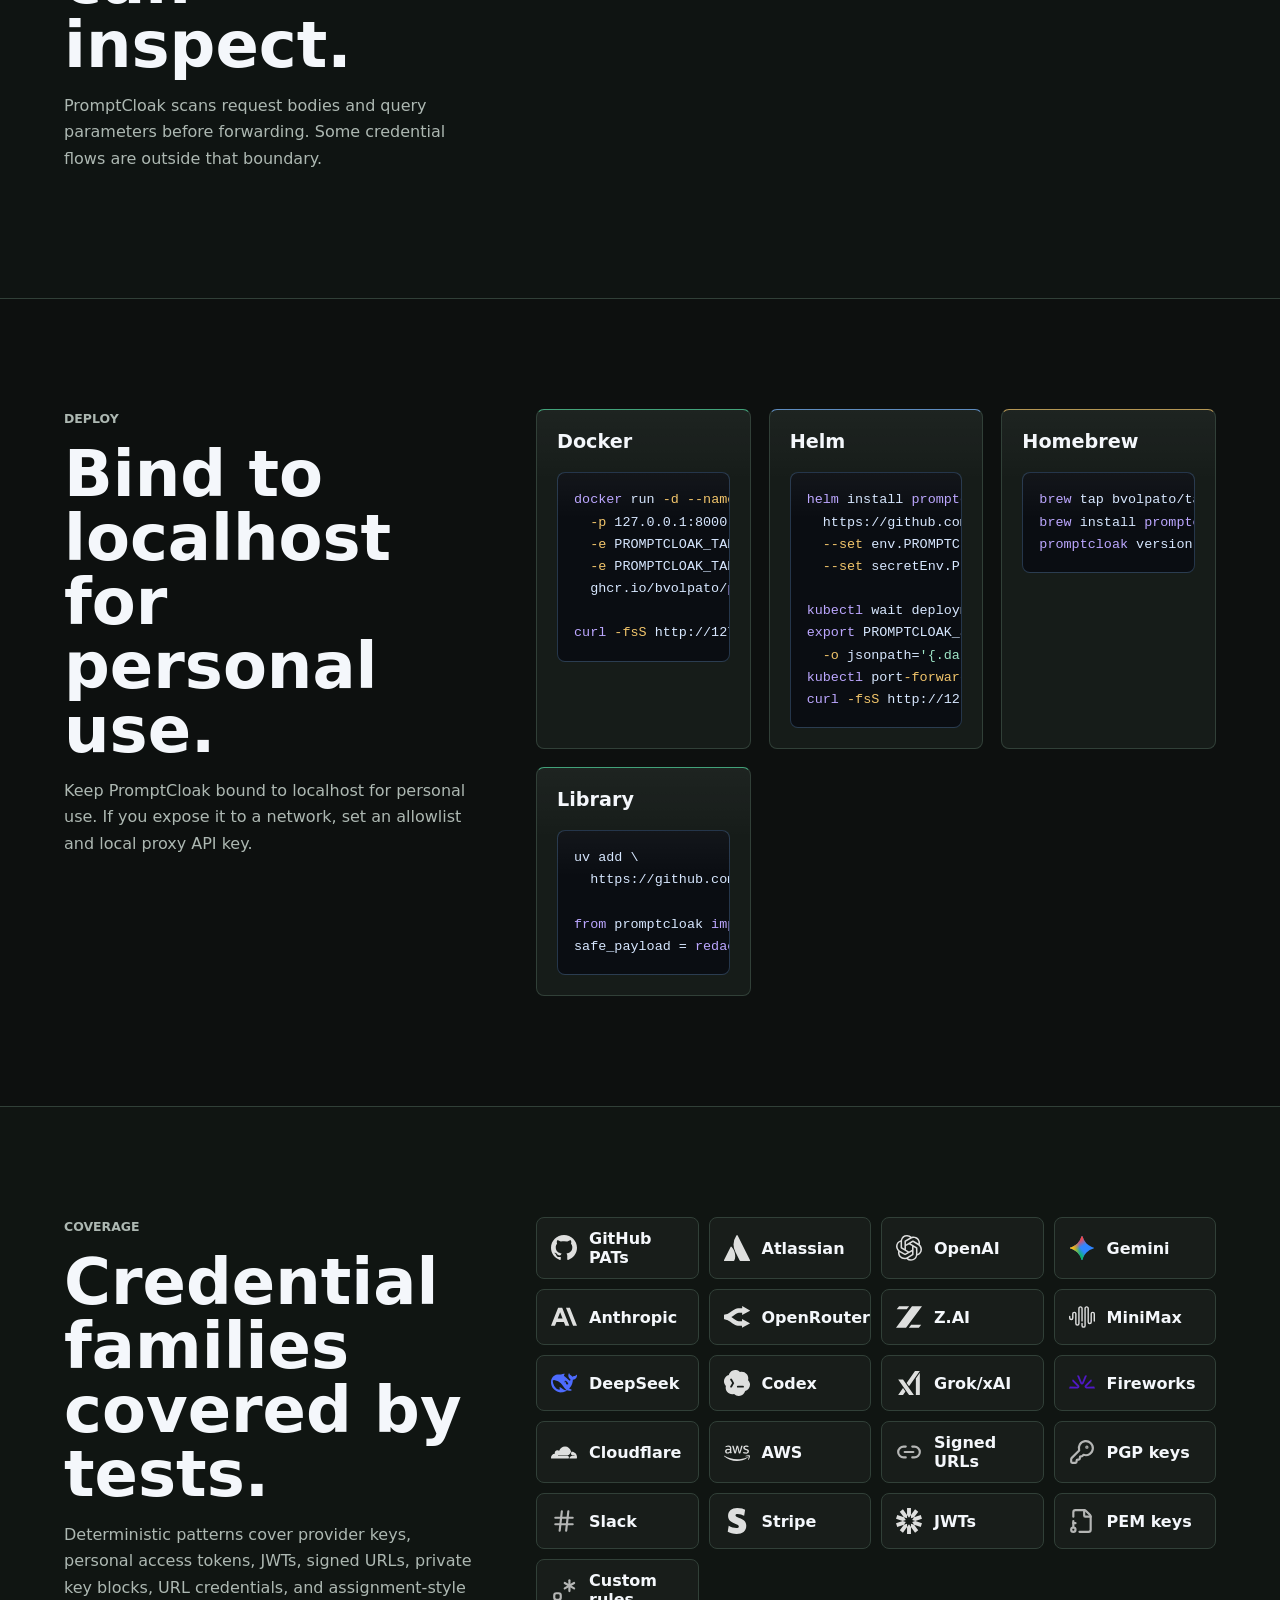
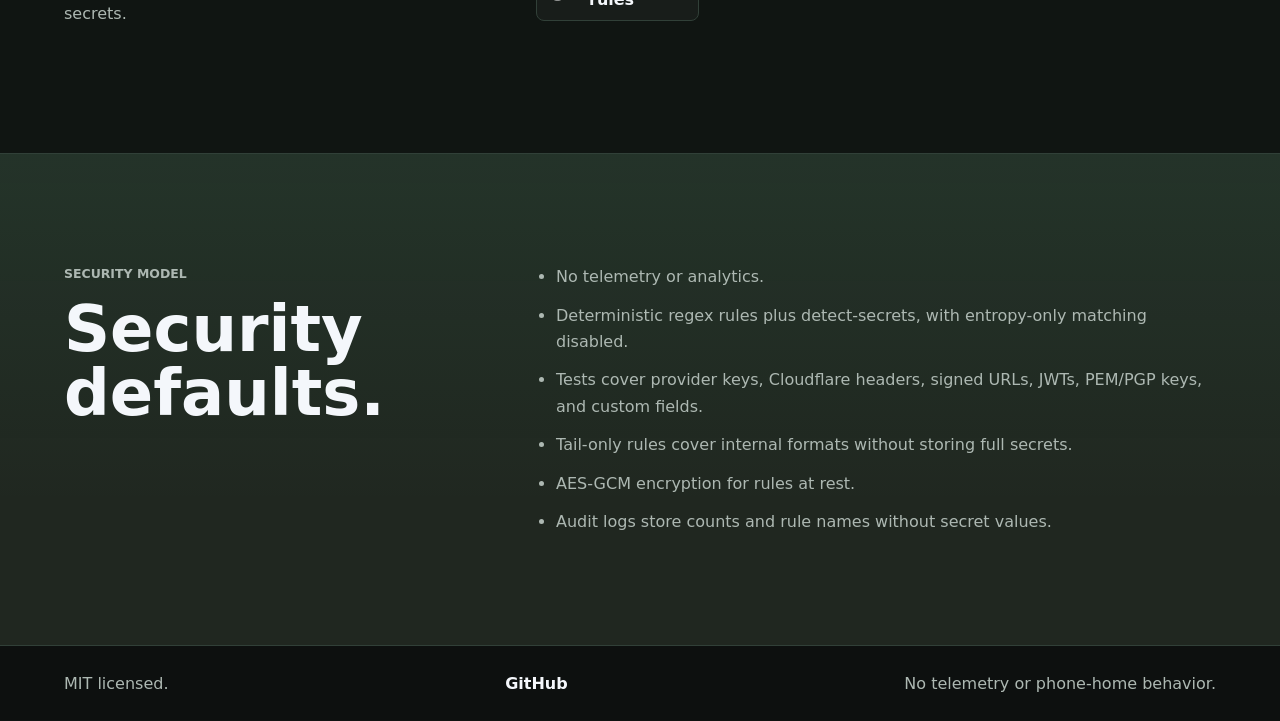
==== commit 407c9222: "[site] publish 0.1.8" ====
--- a/index.html
+++ b/index.html
@@ -349,7 +349,7 @@
         <ul>
           <li>Provider auth headers still need to reach the provider when used for authentication.</li>
           <li>Unknown private token formats need a custom exact-tail or regex rule.</li>
-          <li>Streaming response redaction is intentionally not attempted.</li>
+          <li>Provider responses pass through without scanning or redaction.</li>
           <li><code>--debug-requests</code> can print raw local request bodies. Use fixture data only.</li>
         </ul>
       </section>
@@ -370,14 +370,14 @@
   -p 127.0.0.1:8000:8000 \
   -e PROMPTCLOAK_TARGET_BASE_URL=https://api.openai.com/v1 \
   -e PROMPTCLOAK_TARGET_API_KEY="$OPENAI_API_KEY" \
-  ghcr.io/bvolpato/promptcloak:0.1.7
+  ghcr.io/bvolpato/promptcloak:0.1.8
 
 curl -fsS http://127.0.0.1:8000/healthz</code></pre>
           </article>
           <article>
             <h3>Helm</h3>
             <pre><code>helm install promptcloak \
-  https://github.com/bvolpato/promptcloak/releases/download/v0.1.7/promptcloak-0.1.7.tgz \
+  https://github.com/bvolpato/promptcloak/releases/download/v0.1.8/promptcloak-0.1.8.tgz \
   --set env.PROMPTCLOAK_TARGET_DEFAULT_BASE_URL=https://api.openai.com/v1 \
   --set secretEnv.PROMPTCLOAK_TARGET_API_KEY="$OPENAI_API_KEY"
 
@@ -396,7 +396,7 @@
           <article>
             <h3>Library</h3>
             <pre><code>uv add \
-  https://github.com/bvolpato/promptcloak/releases/download/v0.1.7/promptcloak-0.1.7-py3-none-any.whl
+  https://github.com/bvolpato/promptcloak/releases/download/v0.1.8/promptcloak-0.1.8-py3-none-any.whl
 
 from promptcloak import redact_payload
 safe_payload = redact_payload(payload)</code></pre>
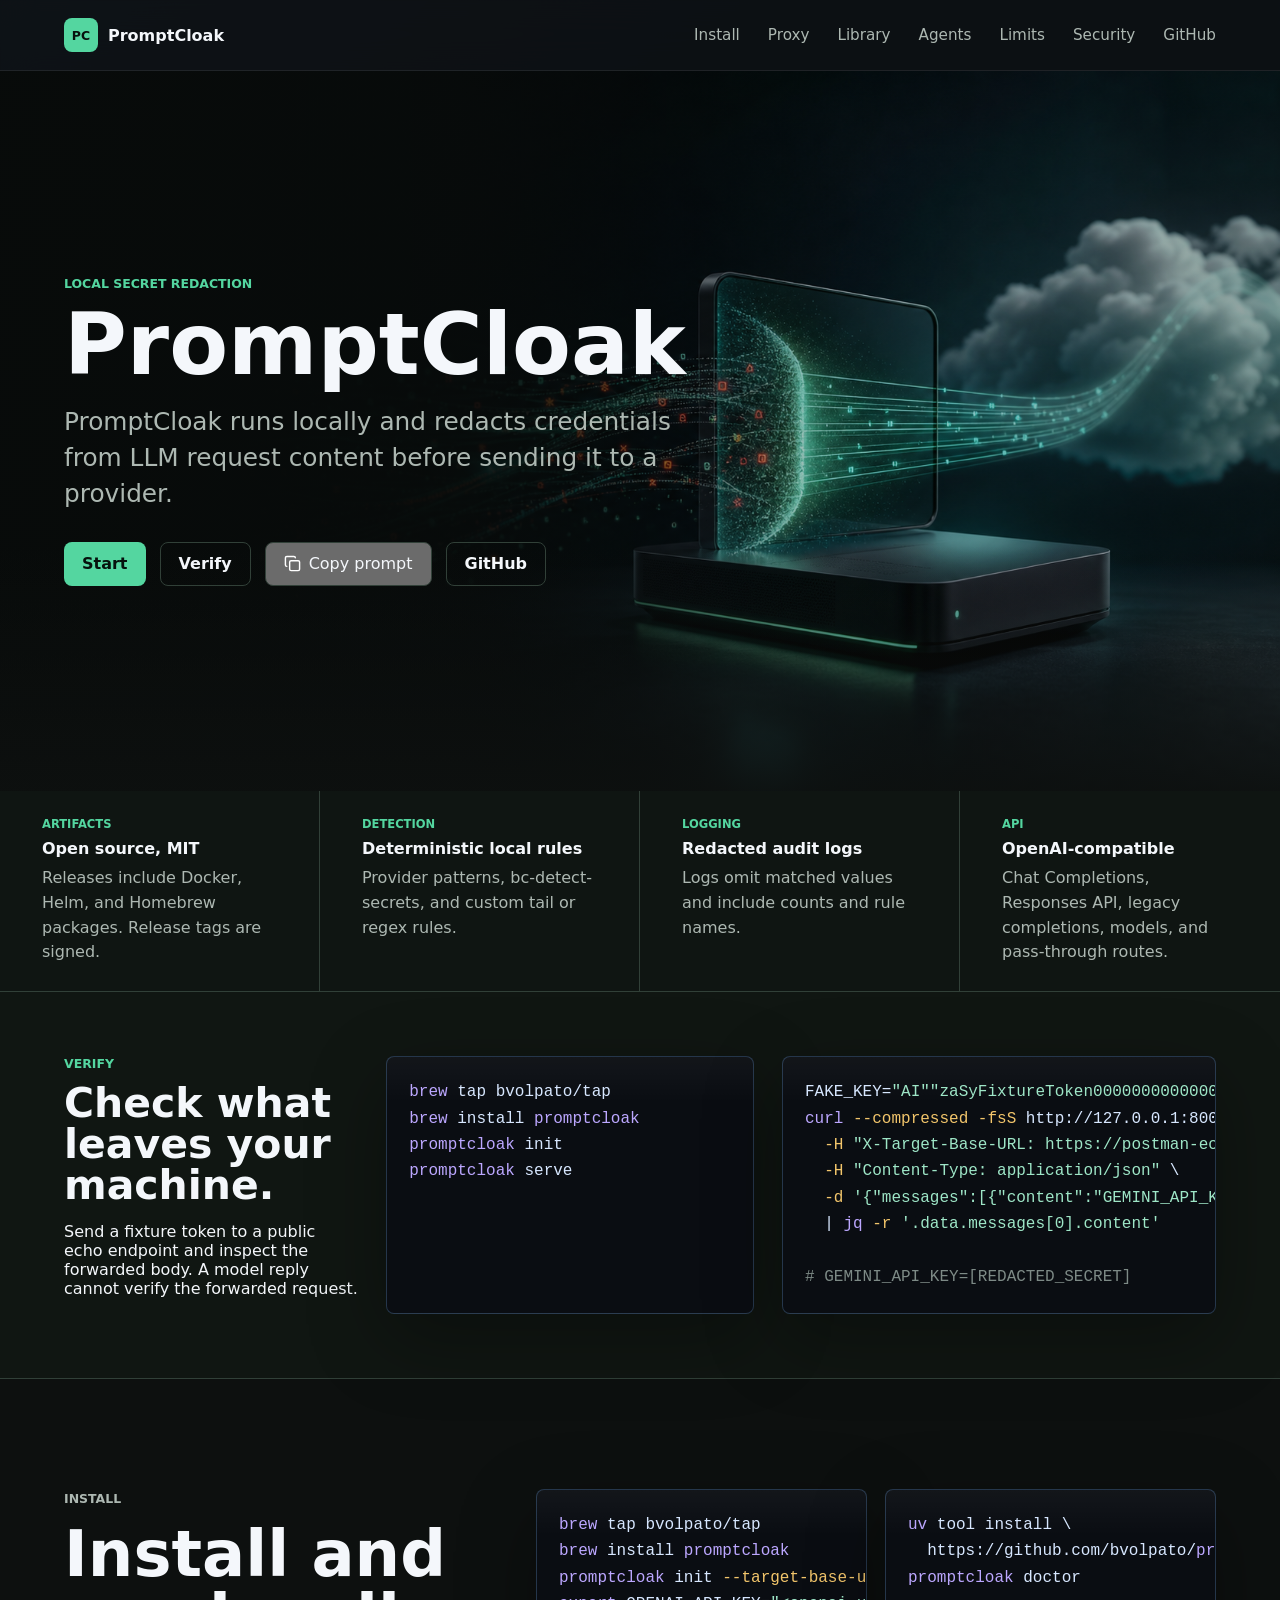
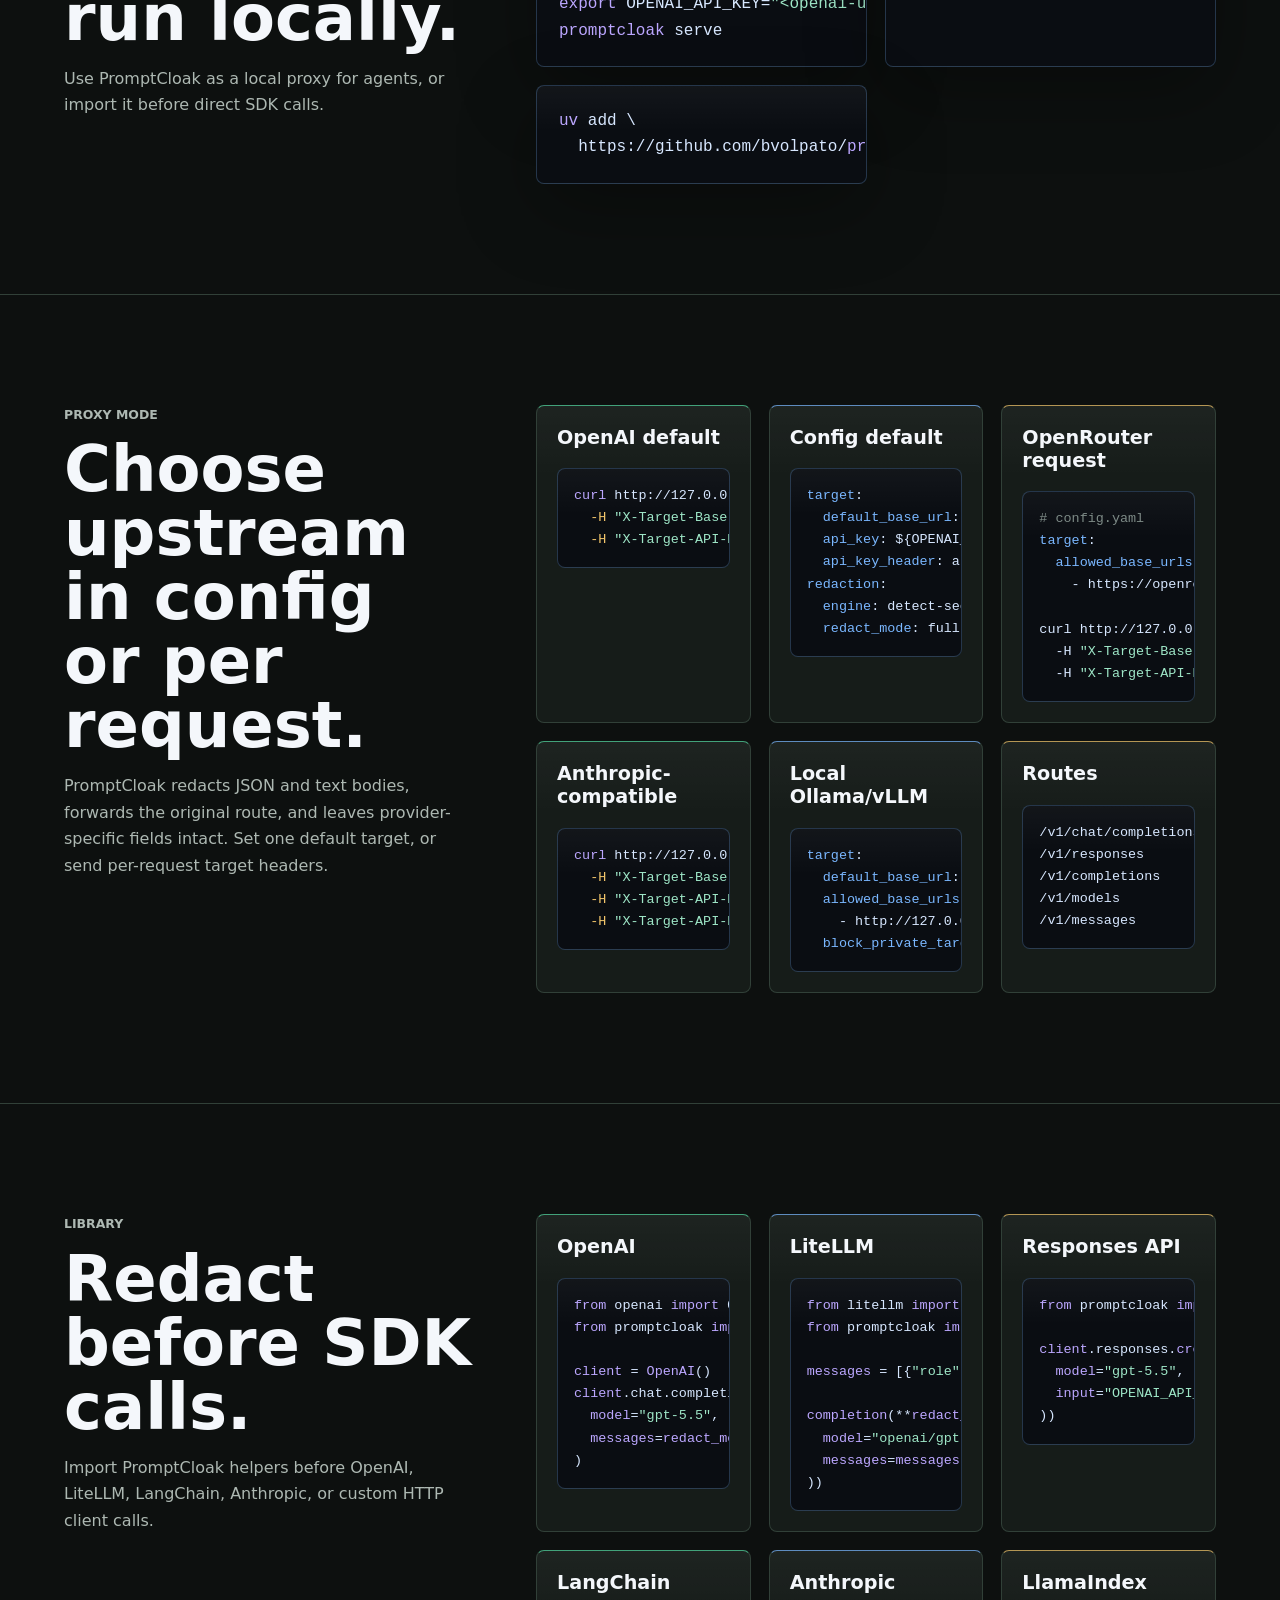
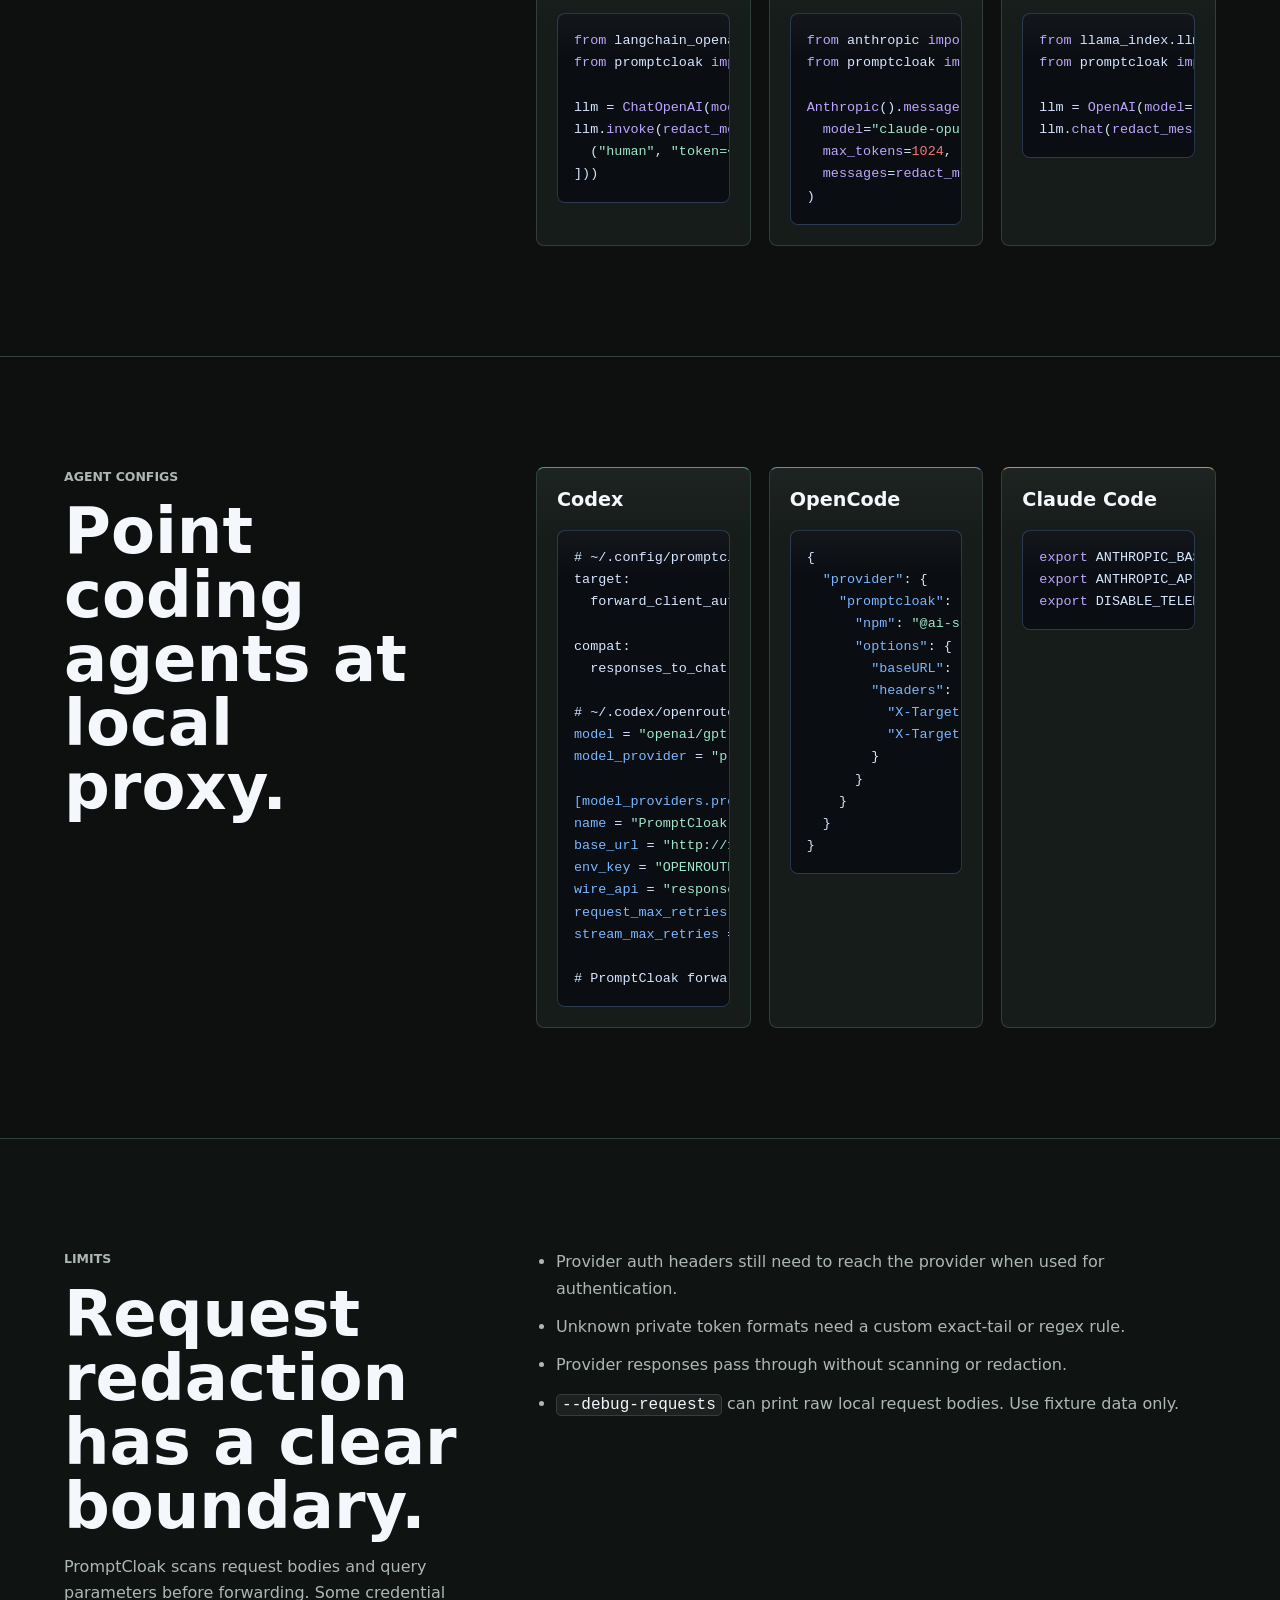
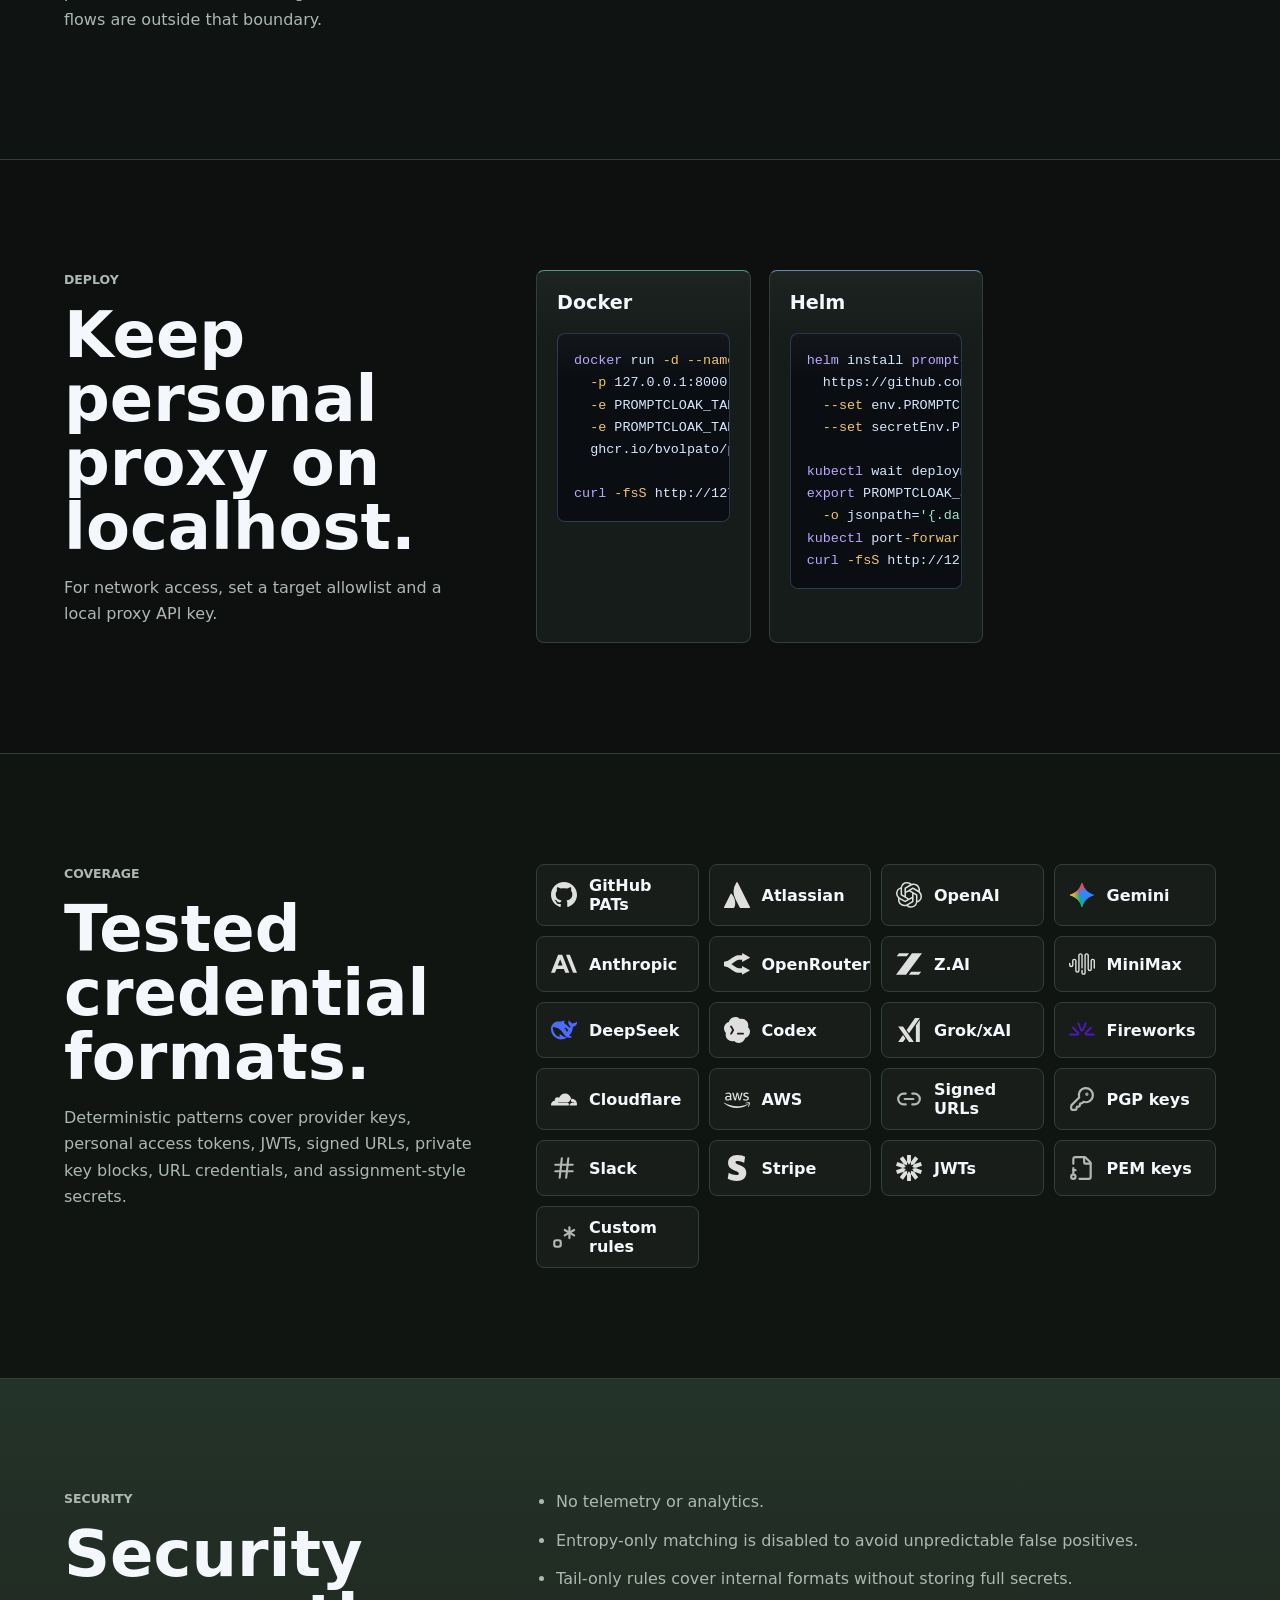
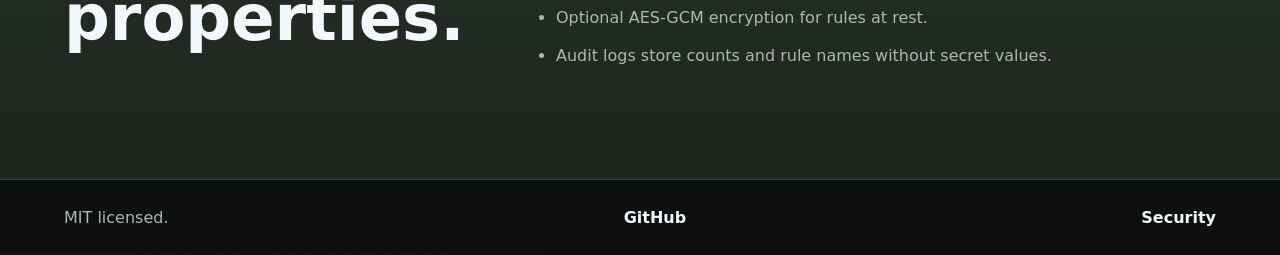
==== commit df67ce4f: "[site] publish humanized docs - tighten public copy and remove repeated sections - publish updated i" ====
--- a/index.html
+++ b/index.html
@@ -44,8 +44,8 @@
           <p class="eyebrow">Local secret redaction</p>
           <h1>PromptCloak</h1>
           <p class="lede">
-            PromptCloak redacts local credentials from request content before coding
-            agents, SDKs, and OpenAI-compatible clients send it upstream.
+            PromptCloak runs locally and redacts credentials from LLM request content
+            before sending it to a provider.
           </p>
           <div class="actions">
             <a class="button primary" href="#install">Start</a>
@@ -63,30 +63,24 @@
             <a class="button secondary" href="https://github.com/bvolpato/promptcloak">GitHub</a>
             <span id="copy-prompt-status" class="sr-only" aria-live="polite"></span>
           </div>
-          <div class="hero-facts" aria-label="Project guarantees">
-            <span>Local scanning</span>
-            <span>No telemetry</span>
-            <span>MIT licensed</span>
-            <span>Proxy or library</span>
-          </div>
         </div>
       </section>
 
       <section class="proof" aria-label="Open source project facts">
         <div>
-          <span>Packages</span>
+          <span>Artifacts</span>
           <strong>Open source, MIT</strong>
-          <p>Source, releases, Docker image, Helm chart, and Homebrew formula are public.</p>
+          <p>Releases include Docker, Helm, and Homebrew packages. Release tags are signed.</p>
         </div>
         <div>
           <span>Detection</span>
           <strong>Deterministic local rules</strong>
-          <p>Provider patterns, detect-secrets, and custom exact-tail or regex rules.</p>
+          <p>Provider patterns, bc-detect-secrets, and custom tail or regex rules.</p>
         </div>
         <div>
           <span>Logging</span>
-          <strong>No phone-home</strong>
-          <p>Audit logs record redaction counts and rule names without storing secret values.</p>
+          <strong>Redacted audit logs</strong>
+          <p>Logs omit matched values and include counts and rule names.</p>
         </div>
         <div>
           <span>API</span>
@@ -98,10 +92,10 @@
       <section id="verify" class="quickstart" aria-label="Redaction verification">
         <div>
           <p class="eyebrow">Verify</p>
-          <h2>Verify redaction with HTTPBin.</h2>
-          <p>
-            Run PromptCloak, send a fixture token to this public echo target, and
-            inspect what reached upstream. Model replies are not reliable evidence.
+          <h2>Check what leaves your machine.</h2>
+          <p>
+            Send a fixture token to a public echo endpoint and inspect the forwarded
+            body. A model reply cannot verify the forwarded request.
           </p>
         </div>
         <pre><code>brew tap bvolpato/tap
@@ -109,11 +103,11 @@
 promptcloak init
 promptcloak serve</code></pre>
         <pre><code>FAKE_KEY="AI""zaSyFixtureToken000000000000000000000"
-curl -fsS http://127.0.0.1:8000/v1/chat/completions \
-  -H "X-Target-Base-URL: https://httpbin.org/anything" \
+curl --compressed -fsS http://127.0.0.1:8000/post \
+  -H "X-Target-Base-URL: https://postman-echo.com" \
   -H "Content-Type: application/json" \
   -d '{"messages":[{"content":"GEMINI_API_KEY='"$FAKE_KEY"'"}]}' \
-  | jq -r '.json.messages[0].content'
+  | jq -r '.data.messages[0].content'
 
 # GEMINI_API_KEY=[REDACTED_SECRET]</code></pre>
       </section>
@@ -121,7 +115,7 @@
       <section id="install" class="section">
         <div class="section-copy">
           <p class="eyebrow">Install</p>
-          <h2>Install PromptCloak locally.</h2>
+          <h2>Install and run locally.</h2>
           <p>
             Use PromptCloak as a local proxy for agents, or import it before direct SDK
             calls.
@@ -133,21 +127,18 @@
 promptcloak init --target-base-url https://api.openai.com/v1
 export OPENAI_API_KEY="&lt;openai-upstream-key&gt;"
 promptcloak serve</code></pre>
-          <pre><code>curl http://127.0.0.1:8000/v1/chat/completions \
-  -H "Content-Type: application/json" \
-  -d '{"messages":[{"content":".env has sk-..."}]}'</code></pre>
-          <pre><code>from promptcloak import redact_messages
-
-safe = redact_messages([
-  {"role": "user", "content": "API_KEY=&lt;secret&gt;"}
-])</code></pre>
+          <pre><code>uv tool install \
+  https://github.com/bvolpato/promptcloak/releases/download/v0.1.8/promptcloak-0.1.8-py3-none-any.whl
+promptcloak doctor</code></pre>
+          <pre><code>uv add \
+  https://github.com/bvolpato/promptcloak/releases/download/v0.1.8/promptcloak-0.1.8-py3-none-any.whl</code></pre>
         </div>
       </section>
 
       <section id="proxy" class="section">
         <div class="section-copy">
           <p class="eyebrow">Proxy mode</p>
-          <h2>Configure one target or choose per request.</h2>
+          <h2>Choose upstream in config or per request.</h2>
           <p>
             PromptCloak redacts JSON and text bodies, forwards the original route, and
             leaves provider-specific fields intact. Set one default target, or send
@@ -211,7 +202,7 @@
       <section id="library" class="section">
         <div class="section-copy">
           <p class="eyebrow">Library</p>
-          <h2>Use it in-process.</h2>
+          <h2>Redact before SDK calls.</h2>
           <p>
             Import PromptCloak helpers before OpenAI, LiteLLM, LangChain, Anthropic, or
             custom HTTP client calls.
@@ -285,7 +276,7 @@
       <section id="agents" class="section">
         <div class="section-copy">
           <p class="eyebrow">Agent configs</p>
-          <h2>Agent configs stay plain.</h2>
+          <h2>Point coding agents at local proxy.</h2>
         </div>
         <div class="agent-grid">
           <article>
@@ -340,7 +331,7 @@
       <section id="limits" class="section limits">
         <div class="section-copy">
           <p class="eyebrow">Limits</p>
-          <h2>What PromptCloak can inspect.</h2>
+          <h2>Request redaction has a clear boundary.</h2>
           <p>
             PromptCloak scans request bodies and query parameters before forwarding.
             Some credential flows are outside that boundary.
@@ -357,10 +348,9 @@
       <section id="deploy" class="section">
         <div class="section-copy">
           <p class="eyebrow">Deploy</p>
-          <h2>Bind to localhost for personal use.</h2>
-          <p>
-            Keep PromptCloak bound to localhost for personal use. If you expose it to a
-            network, set an allowlist and local proxy API key.
+          <h2>Keep personal proxy on localhost.</h2>
+          <p>
+            For network access, set a target allowlist and a local proxy API key.
           </p>
         </div>
         <div class="agent-grid">
@@ -387,27 +377,13 @@
 kubectl port-forward svc/promptcloak 8000:8000
 curl -fsS http://127.0.0.1:8000/healthz</code></pre>
           </article>
-          <article>
-            <h3>Homebrew</h3>
-            <pre><code>brew tap bvolpato/tap
-brew install promptcloak
-promptcloak version</code></pre>
-          </article>
-          <article>
-            <h3>Library</h3>
-            <pre><code>uv add \
-  https://github.com/bvolpato/promptcloak/releases/download/v0.1.8/promptcloak-0.1.8-py3-none-any.whl
-
-from promptcloak import redact_payload
-safe_payload = redact_payload(payload)</code></pre>
-          </article>
         </div>
       </section>
 
       <section class="coverage section">
         <div>
           <p class="eyebrow">Coverage</p>
-          <h2>Credential families covered by tests.</h2>
+          <h2>Tested credential formats.</h2>
           <p>
             Deterministic patterns cover provider keys, personal access tokens, JWTs,
             signed URLs, private key blocks, URL credentials, and assignment-style secrets.
@@ -440,15 +416,14 @@
 
       <section id="security" class="section security">
         <div>
-          <p class="eyebrow">Security model</p>
-          <h2>Security defaults.</h2>
+          <p class="eyebrow">Security</p>
+          <h2>Security properties.</h2>
         </div>
         <ul>
           <li>No telemetry or analytics.</li>
-          <li>Deterministic regex rules plus detect-secrets, with entropy-only matching disabled.</li>
-          <li>Tests cover provider keys, Cloudflare headers, signed URLs, JWTs, PEM/PGP keys, and custom fields.</li>
+          <li>Entropy-only matching is disabled to avoid unpredictable false positives.</li>
           <li>Tail-only rules cover internal formats without storing full secrets.</li>
-          <li>AES-GCM encryption for rules at rest.</li>
+          <li>Optional AES-GCM encryption for rules at rest.</li>
           <li>Audit logs store counts and rule names without secret values.</li>
         </ul>
       </section>
@@ -457,7 +432,7 @@
     <footer>
       <span>MIT licensed.</span>
       <a href="https://github.com/bvolpato/promptcloak">GitHub</a>
-      <span>No telemetry or phone-home behavior.</span>
+      <a href="https://github.com/bvolpato/promptcloak/blob/main/SECURITY.md">Security</a>
     </footer>
   </body>
 </html>
--- a/styles.css
+++ b/styles.css
@@ -250,25 +250,6 @@
   background: rgba(122, 183, 255, 0.08);
 }
 
-.hero-facts {
-  display: flex;
-  flex-wrap: wrap;
-  gap: 10px;
-  margin-top: 28px;
-  color: var(--muted);
-  font-size: 0.92rem;
-}
-
-.hero-facts span {
-  display: inline-flex;
-  align-items: center;
-  min-height: 32px;
-  border: 1px solid rgba(255, 255, 255, 0.12);
-  border-radius: 999px;
-  padding: 0 12px;
-  background: rgba(10, 13, 18, 0.54);
-}
-
 pre {
   min-width: 0;
   overflow: hidden;
@@ -580,13 +561,4 @@
       var(--bg);
   }
 
-  .hero-facts {
-    gap: 8px;
-  }
-
-  .hero-facts span {
-    min-height: 30px;
-    padding: 0 10px;
-    font-size: 0.82rem;
-  }
-}
+}
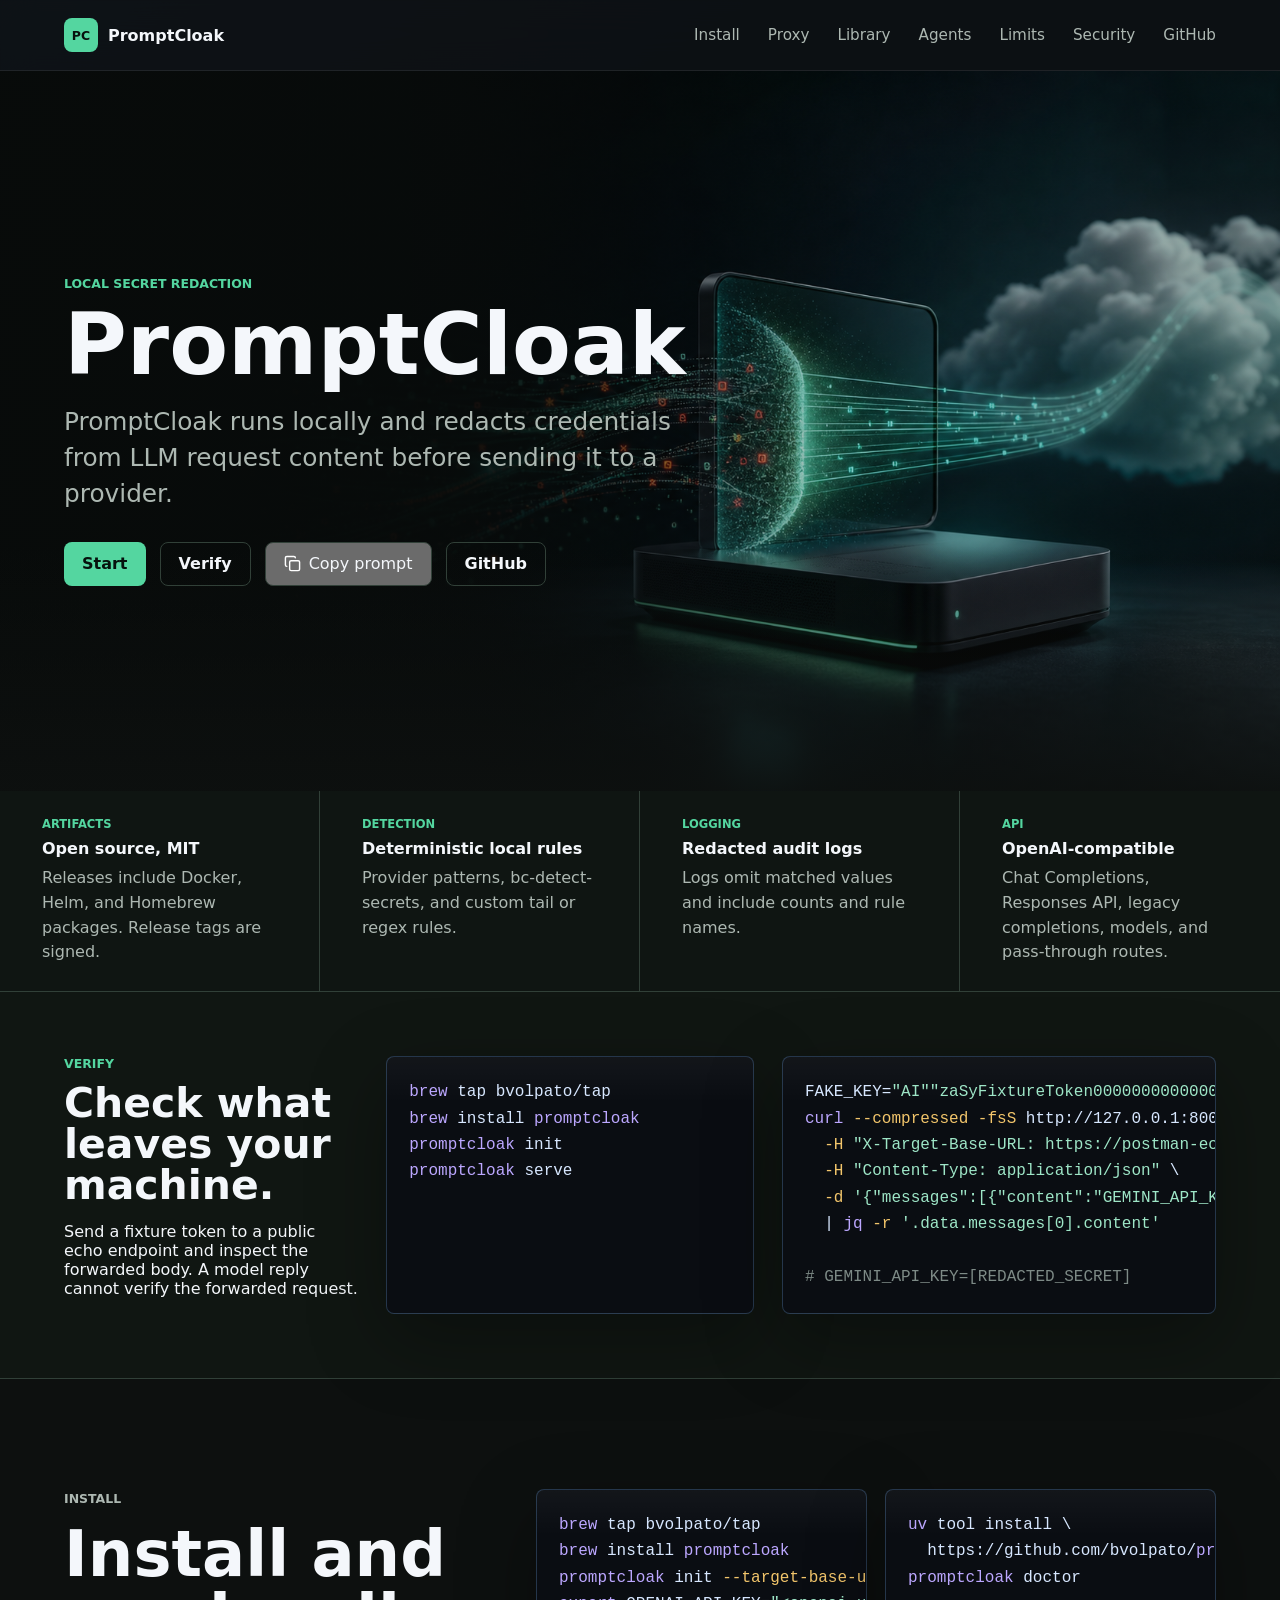
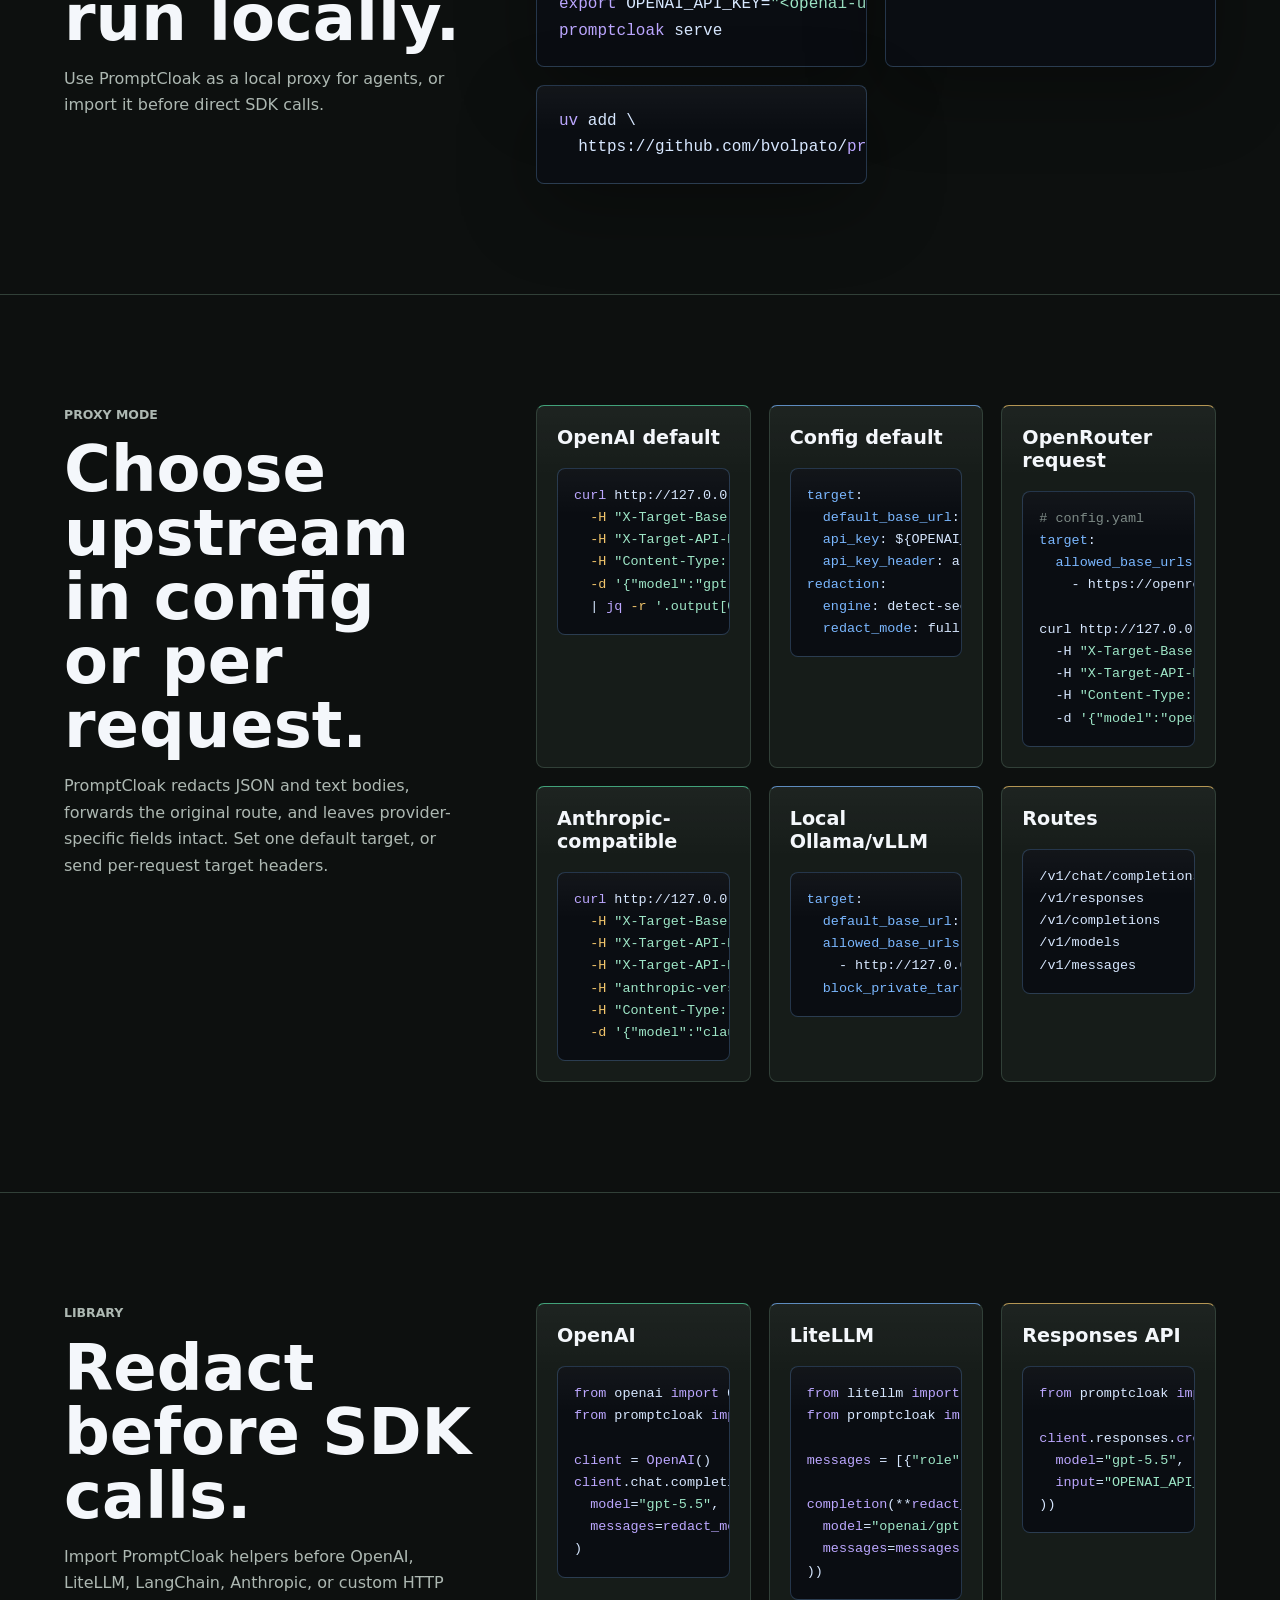
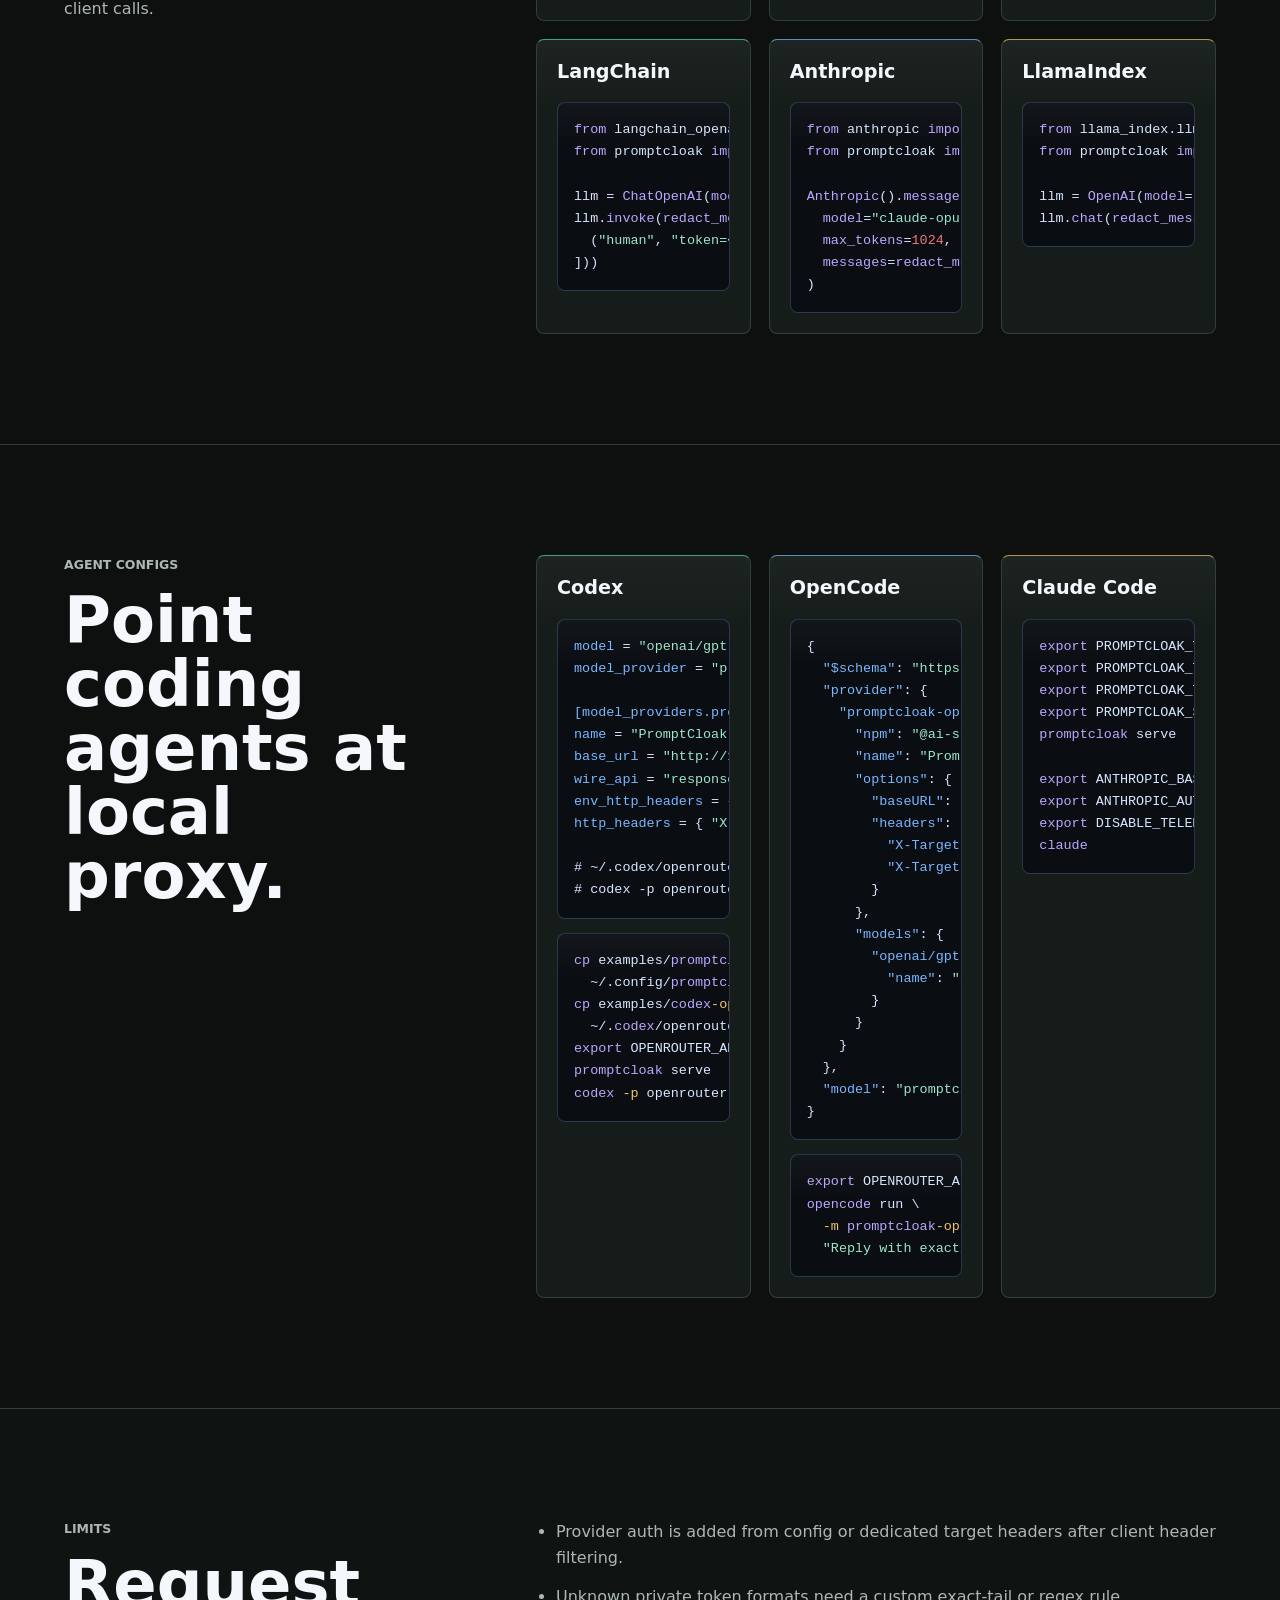
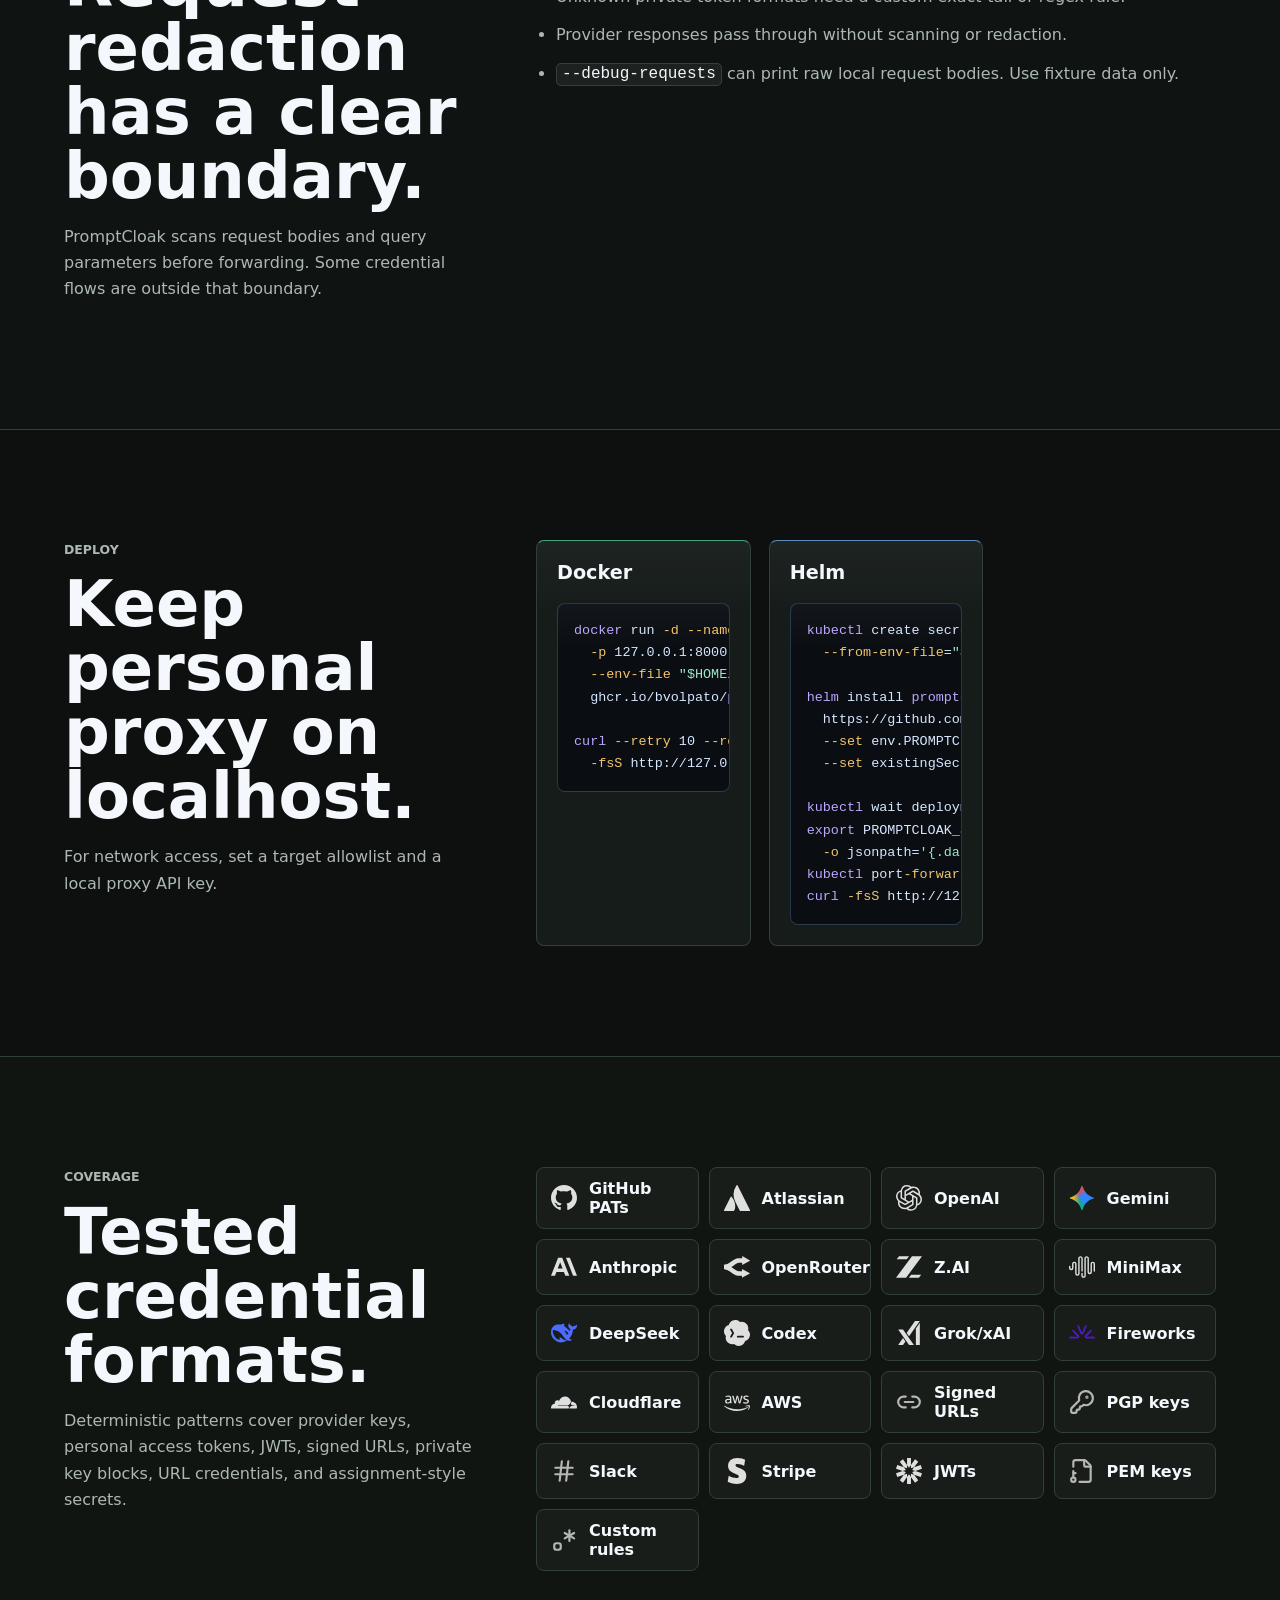
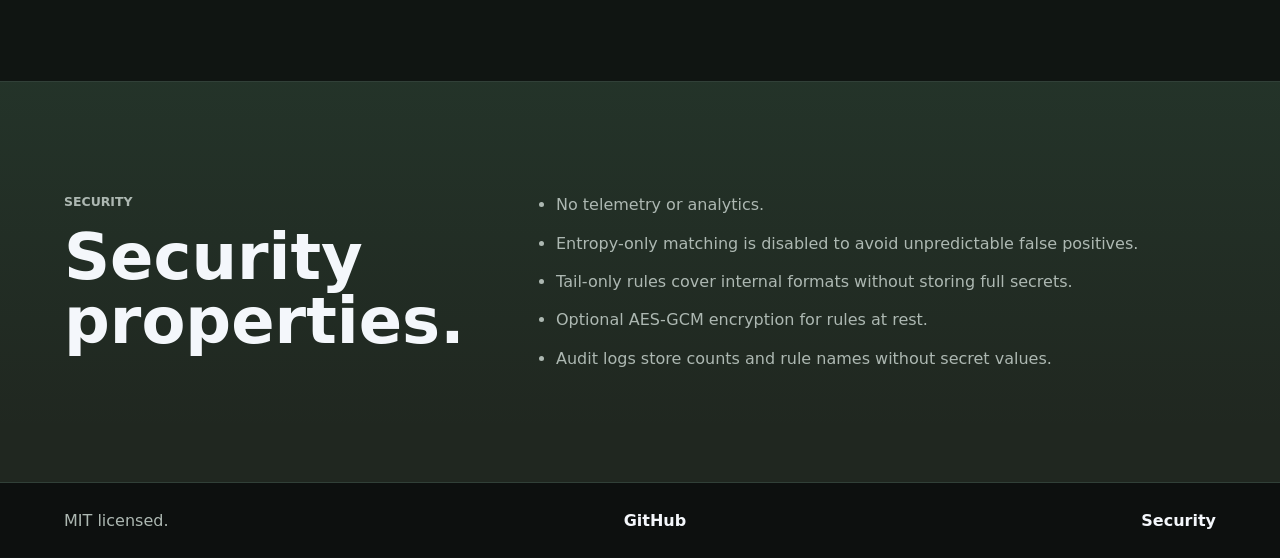
==== commit 6d6b94b6: "[site] publish 0.1.9" ====
--- a/index.html
+++ b/index.html
@@ -128,10 +128,10 @@
 export OPENAI_API_KEY="&lt;openai-upstream-key&gt;"
 promptcloak serve</code></pre>
           <pre><code>uv tool install \
-  https://github.com/bvolpato/promptcloak/releases/download/v0.1.8/promptcloak-0.1.8-py3-none-any.whl
+  https://github.com/bvolpato/promptcloak/releases/download/v0.1.9/promptcloak-0.1.9-py3-none-any.whl
 promptcloak doctor</code></pre>
           <pre><code>uv add \
-  https://github.com/bvolpato/promptcloak/releases/download/v0.1.8/promptcloak-0.1.8-py3-none-any.whl</code></pre>
+  https://github.com/bvolpato/promptcloak/releases/download/v0.1.9/promptcloak-0.1.9-py3-none-any.whl</code></pre>
         </div>
       </section>
 
@@ -150,7 +150,10 @@
             <h3>OpenAI default</h3>
             <pre><code>curl http://127.0.0.1:8000/v1/responses \
   -H "X-Target-Base-URL: https://api.openai.com/v1" \
-  -H "X-Target-API-Key: $OPENAI_API_KEY"</code></pre>
+  -H "X-Target-API-Key: $OPENAI_API_KEY" \
+  -H "Content-Type: application/json" \
+  -d '{"model":"gpt-5.5","input":"Reply exactly: ok"}' \
+  | jq -r '.output[0].content[0].text'</code></pre>
           </article>
           <article>
             <h3>Config default</h3>
@@ -169,16 +172,21 @@
   allowed_base_urls:
     - https://openrouter.ai/api/v1
 
-curl http://127.0.0.1:8000/v1/chat/completions \
+curl http://127.0.0.1:8000/v1/responses \
   -H "X-Target-Base-URL: https://openrouter.ai/api/v1" \
-  -H "X-Target-API-Key: $OPENROUTER_API_KEY"</code></pre>
+  -H "X-Target-API-Key: $OPENROUTER_API_KEY" \
+  -H "Content-Type: application/json" \
+  -d '{"model":"openai/gpt-oss-120b","input":"Reply exactly: ok"}'</code></pre>
           </article>
           <article>
             <h3>Anthropic-compatible</h3>
             <pre><code>curl http://127.0.0.1:8000/v1/messages \
   -H "X-Target-Base-URL: https://api.anthropic.com" \
   -H "X-Target-API-Key: $ANTHROPIC_API_KEY" \
-  -H "X-Target-API-Key-Header: x-api-key"</code></pre>
+  -H "X-Target-API-Key-Header: x-api-key" \
+  -H "anthropic-version: 2023-06-01" \
+  -H "Content-Type: application/json" \
+  -d '{"model":"claude-opus-4-8","max_tokens":64,"messages":[{"role":"user","content":"Reply exactly: ok"}]}'</code></pre>
           </article>
           <article>
             <h3>Local Ollama/vLLM</h3>
@@ -281,49 +289,67 @@
         <div class="agent-grid">
           <article>
             <h3>Codex</h3>
-            <pre><code># ~/.config/promptcloak/config.yaml
-target:
-  forward_client_authorization: true
-
-compat:
-  responses_to_chat: true
-
-# ~/.codex/openrouter-promptcloak.config.toml
-model = "openai/gpt-oss-120b"
+            <pre><code>model = "openai/gpt-oss-120b"
 model_provider = "promptcloak-openrouter"
 
 [model_providers.promptcloak-openrouter]
 name = "PromptCloak OpenRouter"
 base_url = "http://127.0.0.1:8000/v1"
-env_key = "OPENROUTER_API_KEY"
 wire_api = "responses"
-request_max_retries = 0
-stream_max_retries = 0
-
-# PromptCloak forwards localhost auth and bridges Responses to Chat.</code></pre>
+env_http_headers = { "X-Target-API-Key" = "OPENROUTER_API_KEY" }
+http_headers = { "X-Target-Base-URL" = "https://openrouter.ai/api/v1" }
+
+# ~/.codex/openrouter-promptcloak.config.toml
+# codex -p openrouter-promptcloak</code></pre>
+            <pre><code>cp examples/promptcloak-openrouter.config.yaml \
+  ~/.config/promptcloak/config.yaml
+cp examples/codex-openrouter-promptcloak.config.toml \
+  ~/.codex/openrouter-promptcloak.config.toml
+export OPENROUTER_API_KEY="&lt;openrouter-upstream-key&gt;"
+promptcloak serve
+codex -p openrouter-promptcloak</code></pre>
           </article>
           <article>
             <h3>OpenCode</h3>
             <pre><code>{
+  "$schema": "https://opencode.ai/config.json",
   "provider": {
-    "promptcloak": {
+    "promptcloak-openrouter": {
       "npm": "@ai-sdk/openai-compatible",
+      "name": "PromptCloak OpenRouter",
       "options": {
         "baseURL": "http://127.0.0.1:8000/v1",
         "headers": {
-          "X-Target-Base-URL": "https://api.openai.com/v1",
-          "X-Target-API-Key": "{env:OPENAI_API_KEY}"
+          "X-Target-Base-URL": "https://openrouter.ai/api/v1",
+          "X-Target-API-Key": "{env:OPENROUTER_API_KEY}"
+        }
+      },
+      "models": {
+        "openai/gpt-oss-120b": {
+          "name": "gpt-oss via PromptCloak"
         }
       }
     }
-  }
+  },
+  "model": "promptcloak-openrouter/openai/gpt-oss-120b"
 }</code></pre>
+            <pre><code>export OPENROUTER_API_KEY="&lt;openrouter-upstream-key&gt;"
+opencode run \
+  -m promptcloak-openrouter/openai/gpt-oss-120b \
+  "Reply with exactly: promptcloak-opencode-ok"</code></pre>
           </article>
           <article>
             <h3>Claude Code</h3>
-            <pre><code>export ANTHROPIC_BASE_URL="http://127.0.0.1:8000"
-export ANTHROPIC_API_KEY="${PROMPTCLOAK_LOCAL_API_KEY:-placeholder}"
-export DISABLE_TELEMETRY=1</code></pre>
+            <pre><code>export PROMPTCLOAK_TARGET_BASE_URL="https://api.anthropic.com"
+export PROMPTCLOAK_TARGET_API_KEY="$ANTHROPIC_UPSTREAM_API_KEY"
+export PROMPTCLOAK_TARGET_API_KEY_HEADER="x-api-key"
+export PROMPTCLOAK_SERVER_API_KEY="&lt;local-proxy-key&gt;"
+promptcloak serve
+
+export ANTHROPIC_BASE_URL="http://127.0.0.1:8000"
+export ANTHROPIC_AUTH_TOKEN="$PROMPTCLOAK_SERVER_API_KEY"
+export DISABLE_TELEMETRY=1
+claude</code></pre>
           </article>
         </div>
       </section>
@@ -338,7 +364,7 @@
           </p>
         </div>
         <ul>
-          <li>Provider auth headers still need to reach the provider when used for authentication.</li>
+          <li>Provider auth is added from config or dedicated target headers after client header filtering.</li>
           <li>Unknown private token formats need a custom exact-tail or regex rule.</li>
           <li>Provider responses pass through without scanning or redaction.</li>
           <li><code>--debug-requests</code> can print raw local request bodies. Use fixture data only.</li>
@@ -358,21 +384,24 @@
             <h3>Docker</h3>
             <pre><code>docker run -d --name promptcloak --rm \
   -p 127.0.0.1:8000:8000 \
-  -e PROMPTCLOAK_TARGET_BASE_URL=https://api.openai.com/v1 \
-  -e PROMPTCLOAK_TARGET_API_KEY="$OPENAI_API_KEY" \
-  ghcr.io/bvolpato/promptcloak:0.1.8
-
-curl -fsS http://127.0.0.1:8000/healthz</code></pre>
+  --env-file "$HOME/.config/promptcloak/provider.env" \
+  ghcr.io/bvolpato/promptcloak:0.1.9
+
+curl --retry 10 --retry-connrefused --retry-delay 1 \
+  -fsS http://127.0.0.1:8000/healthz</code></pre>
           </article>
           <article>
             <h3>Helm</h3>
-            <pre><code>helm install promptcloak \
-  https://github.com/bvolpato/promptcloak/releases/download/v0.1.8/promptcloak-0.1.8.tgz \
+            <pre><code>kubectl create secret generic promptcloak-env \
+  --from-env-file="$HOME/.config/promptcloak/kubernetes.env"
+
+helm install promptcloak \
+  https://github.com/bvolpato/promptcloak/releases/download/v0.1.9/promptcloak-0.1.9.tgz \
   --set env.PROMPTCLOAK_TARGET_DEFAULT_BASE_URL=https://api.openai.com/v1 \
-  --set secretEnv.PROMPTCLOAK_TARGET_API_KEY="$OPENAI_API_KEY"
+  --set existingSecret=promptcloak-env
 
 kubectl wait deployment/promptcloak --for=condition=Available --timeout=90s
-export PROMPTCLOAK_SERVER_API_KEY="$(kubectl get secret promptcloak-secret \
+export PROMPTCLOAK_SERVER_API_KEY="$(kubectl get secret promptcloak-env \
   -o jsonpath='{.data.PROMPTCLOAK_SERVER_API_KEY}' | base64 --decode)"
 kubectl port-forward svc/promptcloak 8000:8000
 curl -fsS http://127.0.0.1:8000/healthz</code></pre>
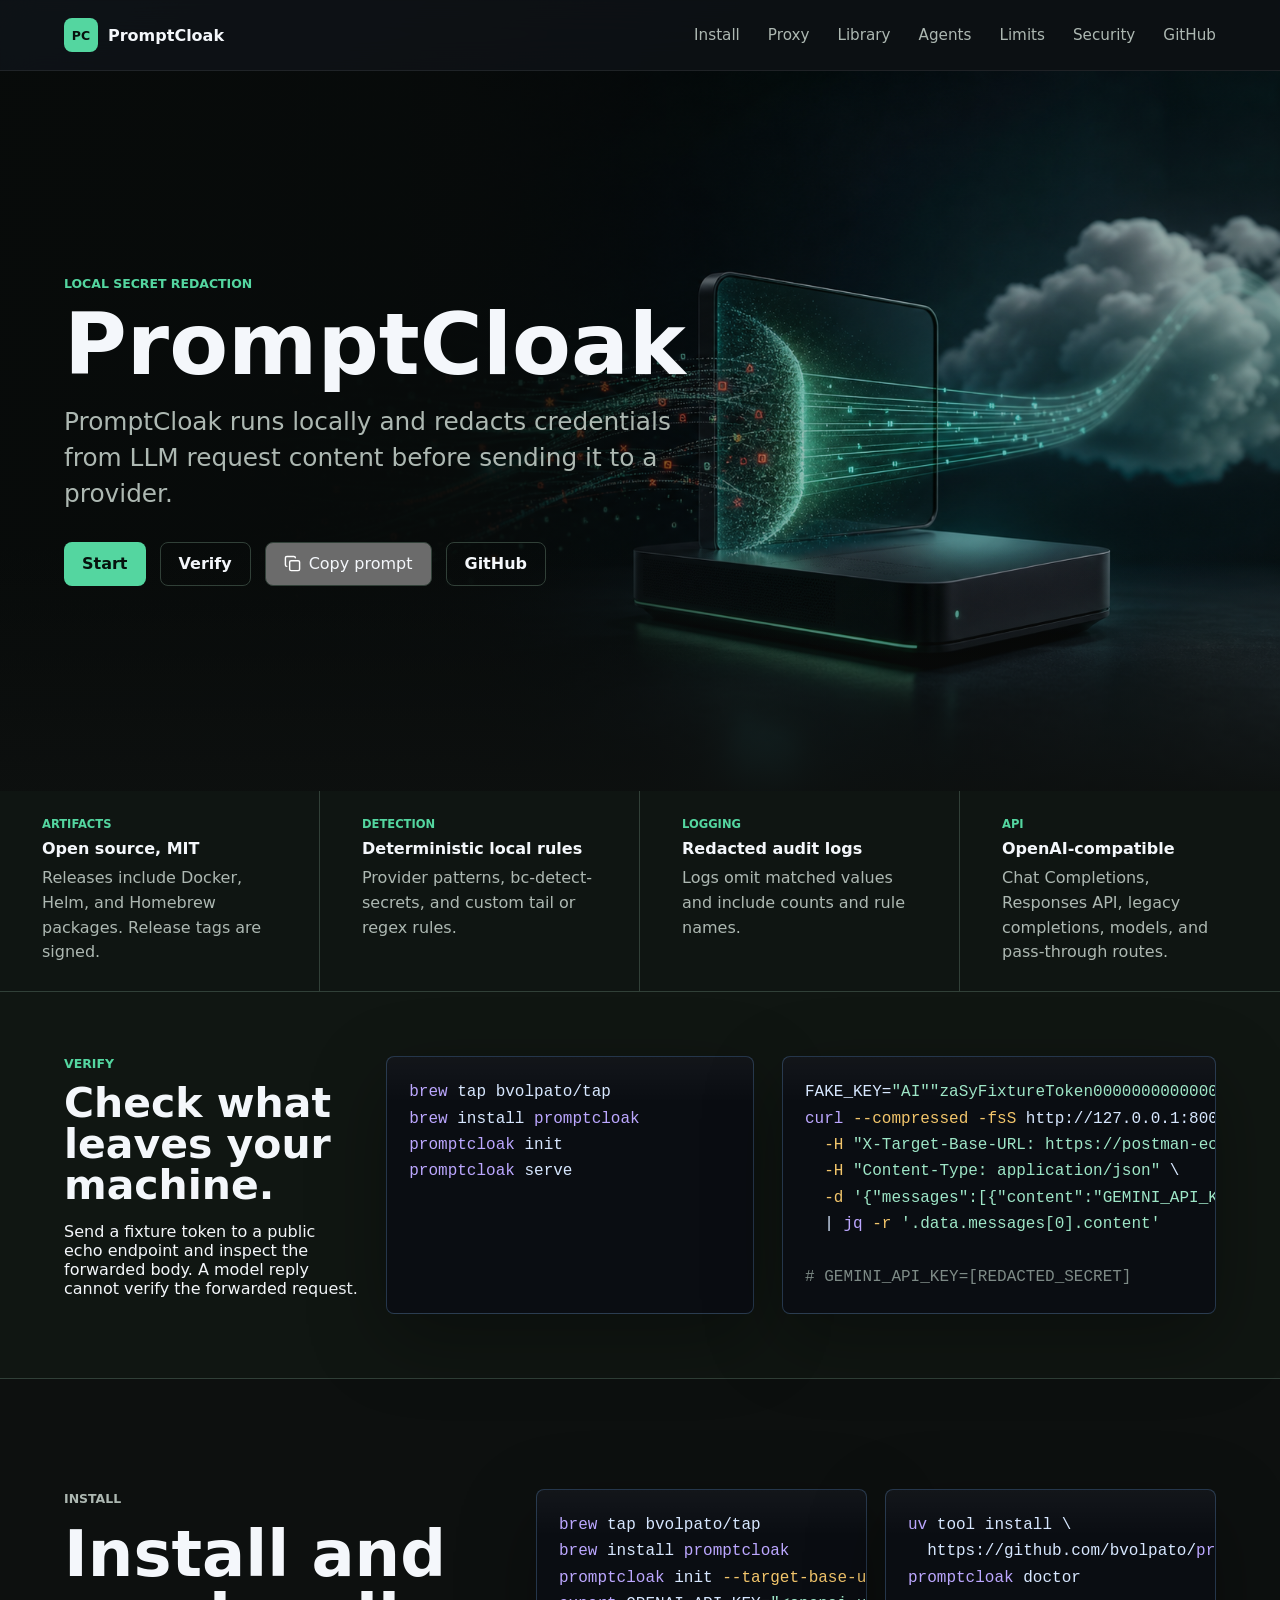
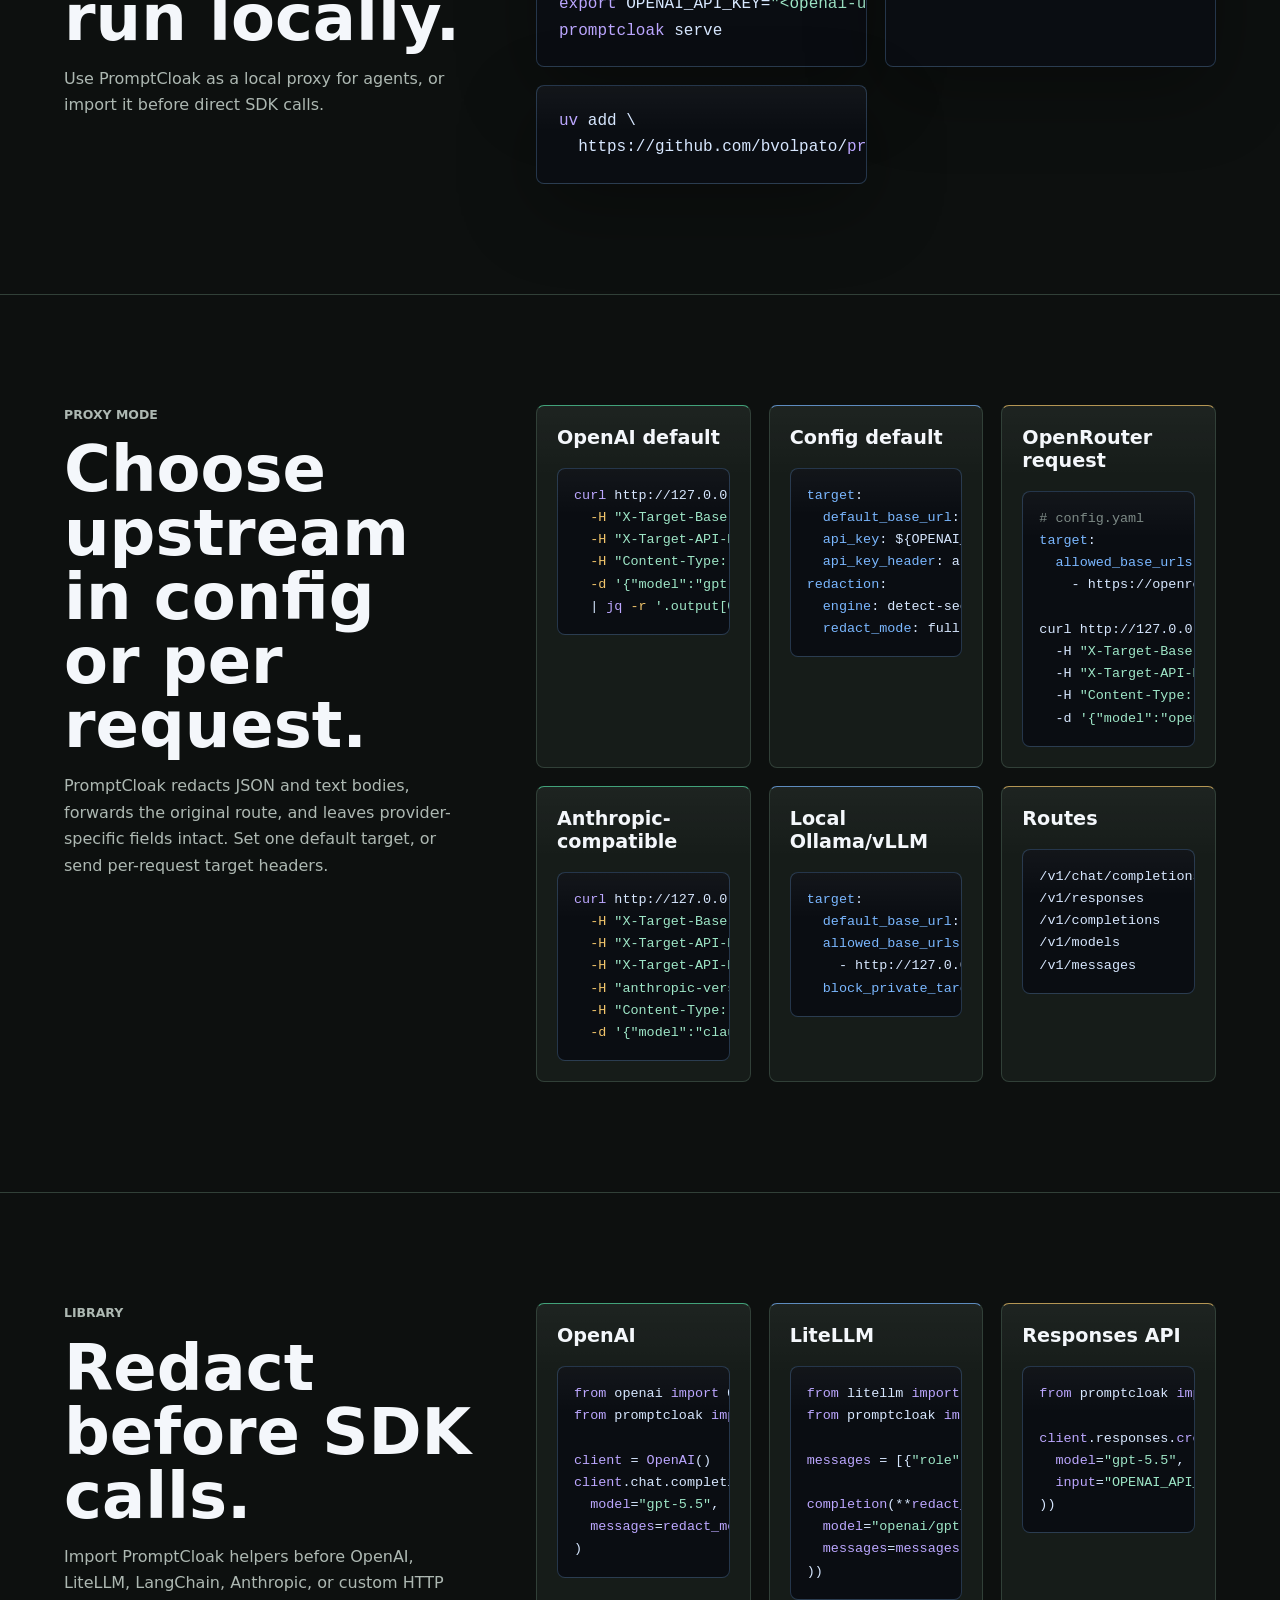
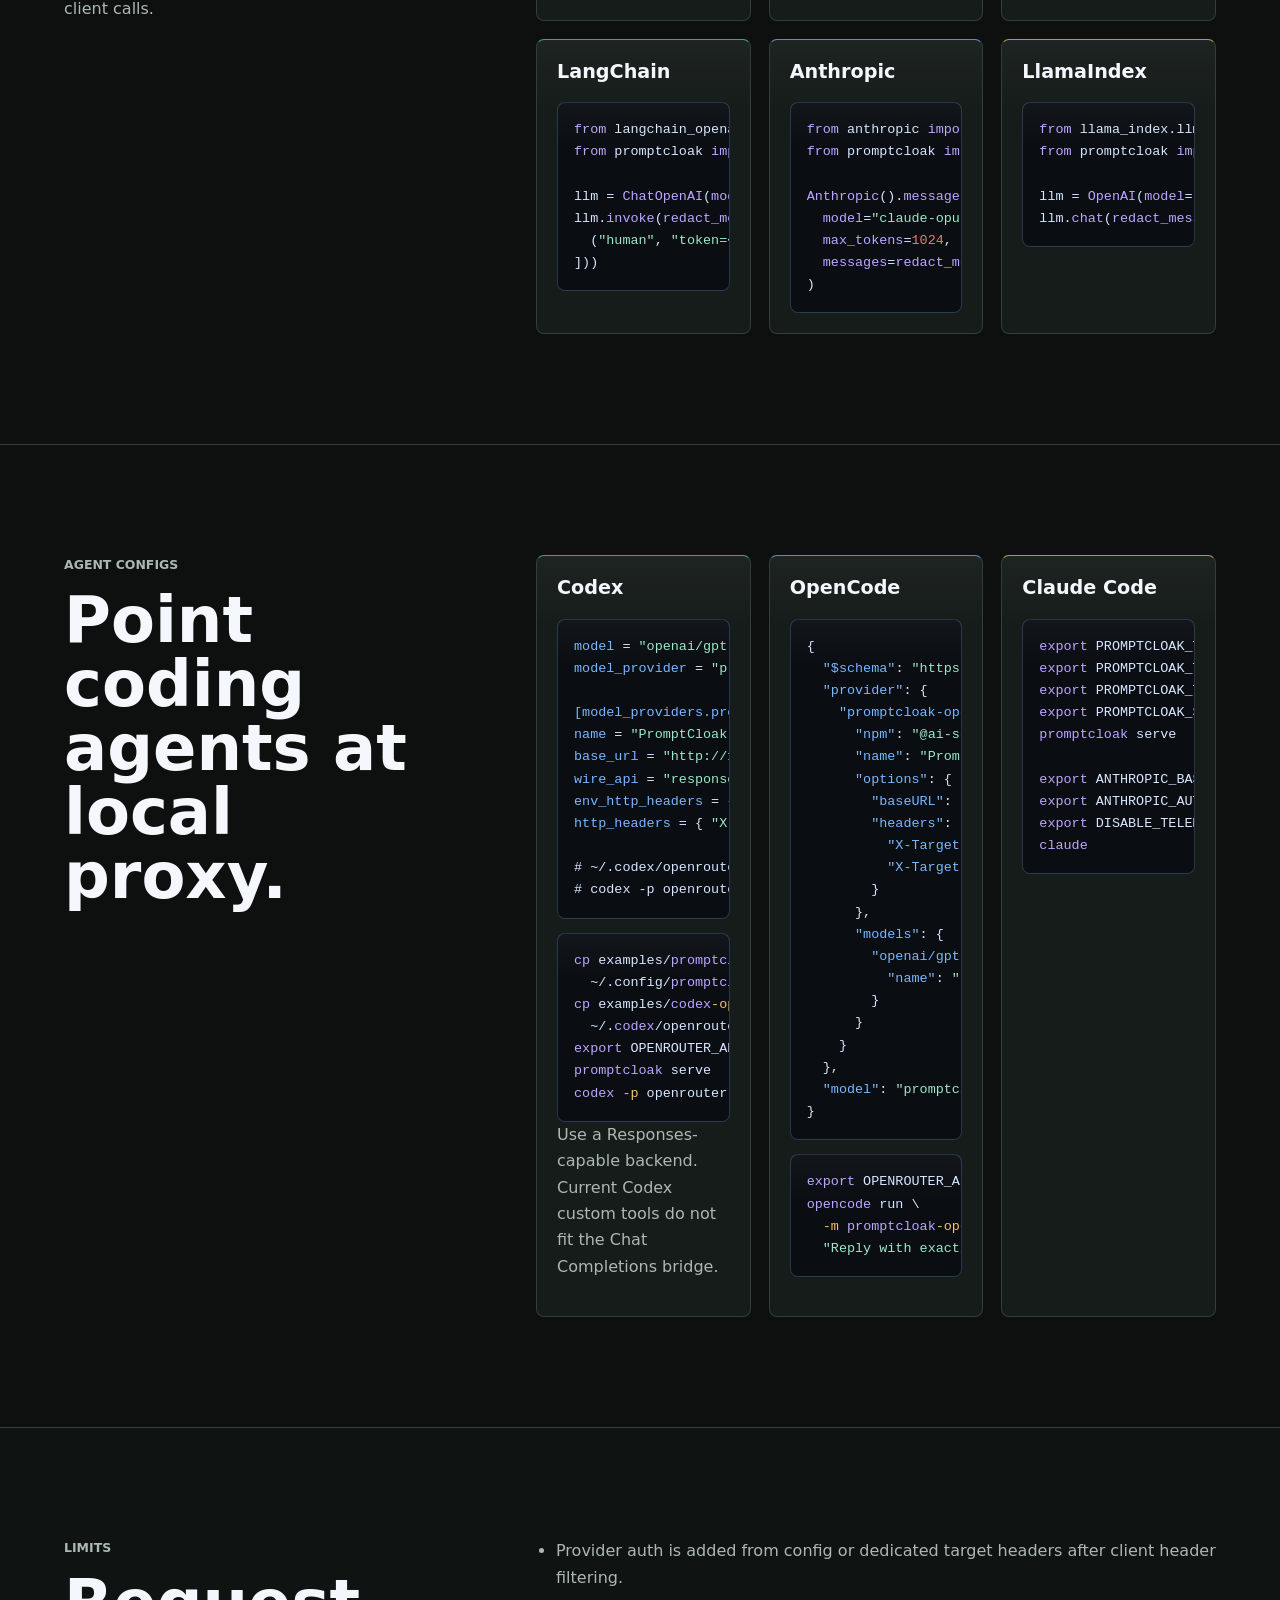
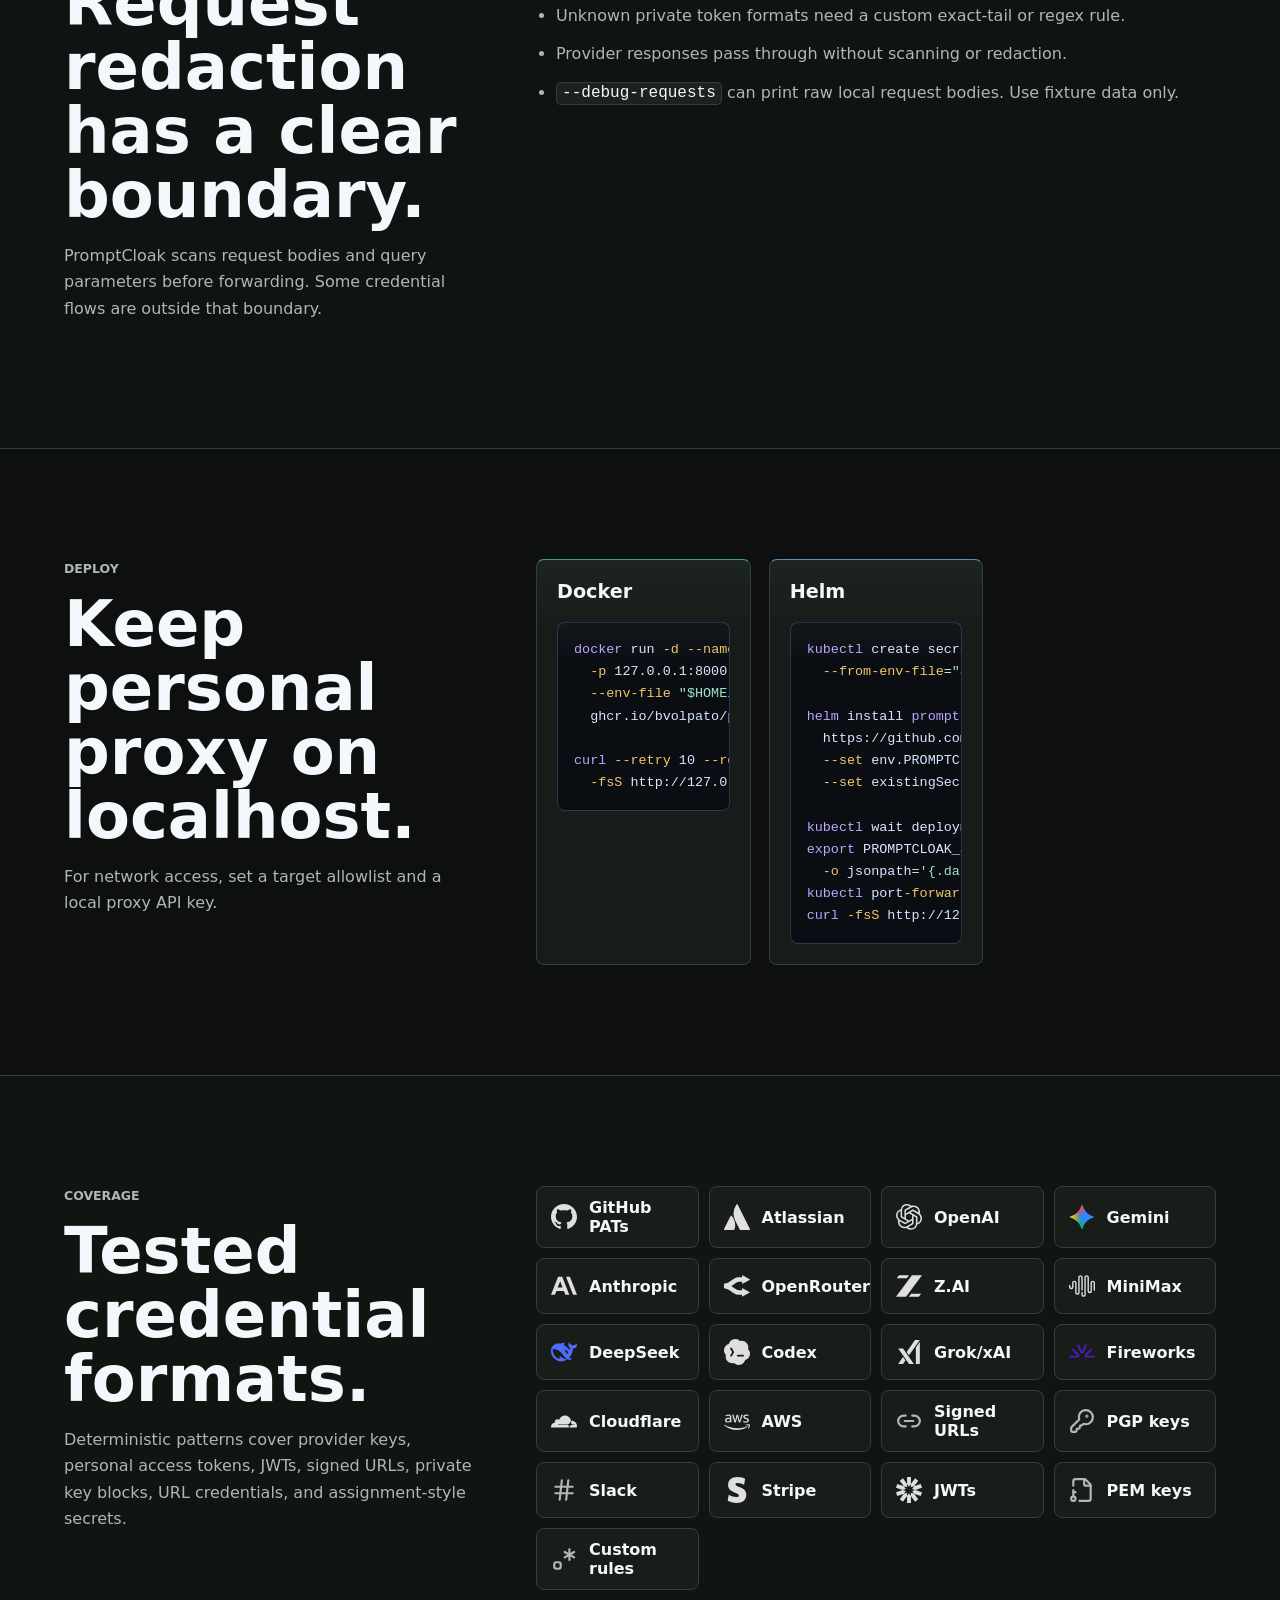
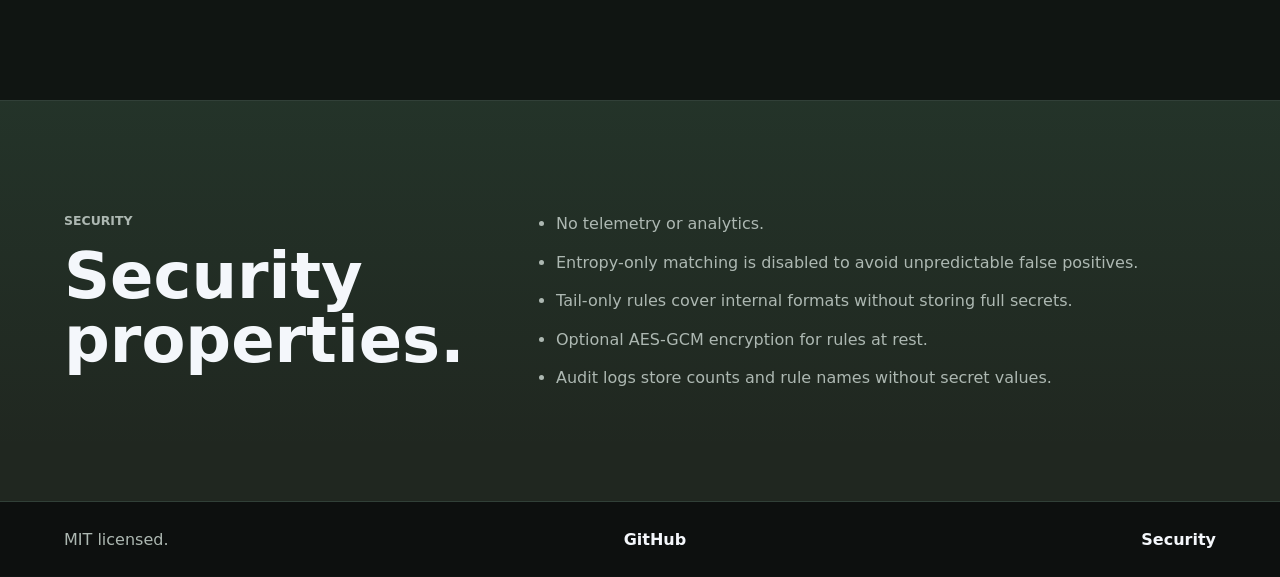
==== commit 819d1730: "[site] clarify Codex bridge limits" ====
--- a/index.html
+++ b/index.html
@@ -128,10 +128,10 @@
 export OPENAI_API_KEY="&lt;openai-upstream-key&gt;"
 promptcloak serve</code></pre>
           <pre><code>uv tool install \
-  https://github.com/bvolpato/promptcloak/releases/download/v0.1.9/promptcloak-0.1.9-py3-none-any.whl
+  https://github.com/bvolpato/promptcloak/releases/download/v0.1.10/promptcloak-0.1.10-py3-none-any.whl
 promptcloak doctor</code></pre>
           <pre><code>uv add \
-  https://github.com/bvolpato/promptcloak/releases/download/v0.1.9/promptcloak-0.1.9-py3-none-any.whl</code></pre>
+  https://github.com/bvolpato/promptcloak/releases/download/v0.1.10/promptcloak-0.1.10-py3-none-any.whl</code></pre>
         </div>
       </section>
 
@@ -308,6 +308,7 @@
 export OPENROUTER_API_KEY="&lt;openrouter-upstream-key&gt;"
 promptcloak serve
 codex -p openrouter-promptcloak</code></pre>
+            <p>Use a Responses-capable backend. Current Codex custom tools do not fit the Chat Completions bridge.</p>
           </article>
           <article>
             <h3>OpenCode</h3>
@@ -385,7 +386,7 @@
             <pre><code>docker run -d --name promptcloak --rm \
   -p 127.0.0.1:8000:8000 \
   --env-file "$HOME/.config/promptcloak/provider.env" \
-  ghcr.io/bvolpato/promptcloak:0.1.9
+  ghcr.io/bvolpato/promptcloak:0.1.10
 
 curl --retry 10 --retry-connrefused --retry-delay 1 \
   -fsS http://127.0.0.1:8000/healthz</code></pre>
@@ -396,7 +397,7 @@
   --from-env-file="$HOME/.config/promptcloak/kubernetes.env"
 
 helm install promptcloak \
-  https://github.com/bvolpato/promptcloak/releases/download/v0.1.9/promptcloak-0.1.9.tgz \
+  https://github.com/bvolpato/promptcloak/releases/download/v0.1.10/promptcloak-0.1.10.tgz \
   --set env.PROMPTCLOAK_TARGET_DEFAULT_BASE_URL=https://api.openai.com/v1 \
   --set existingSecret=promptcloak-env
 
